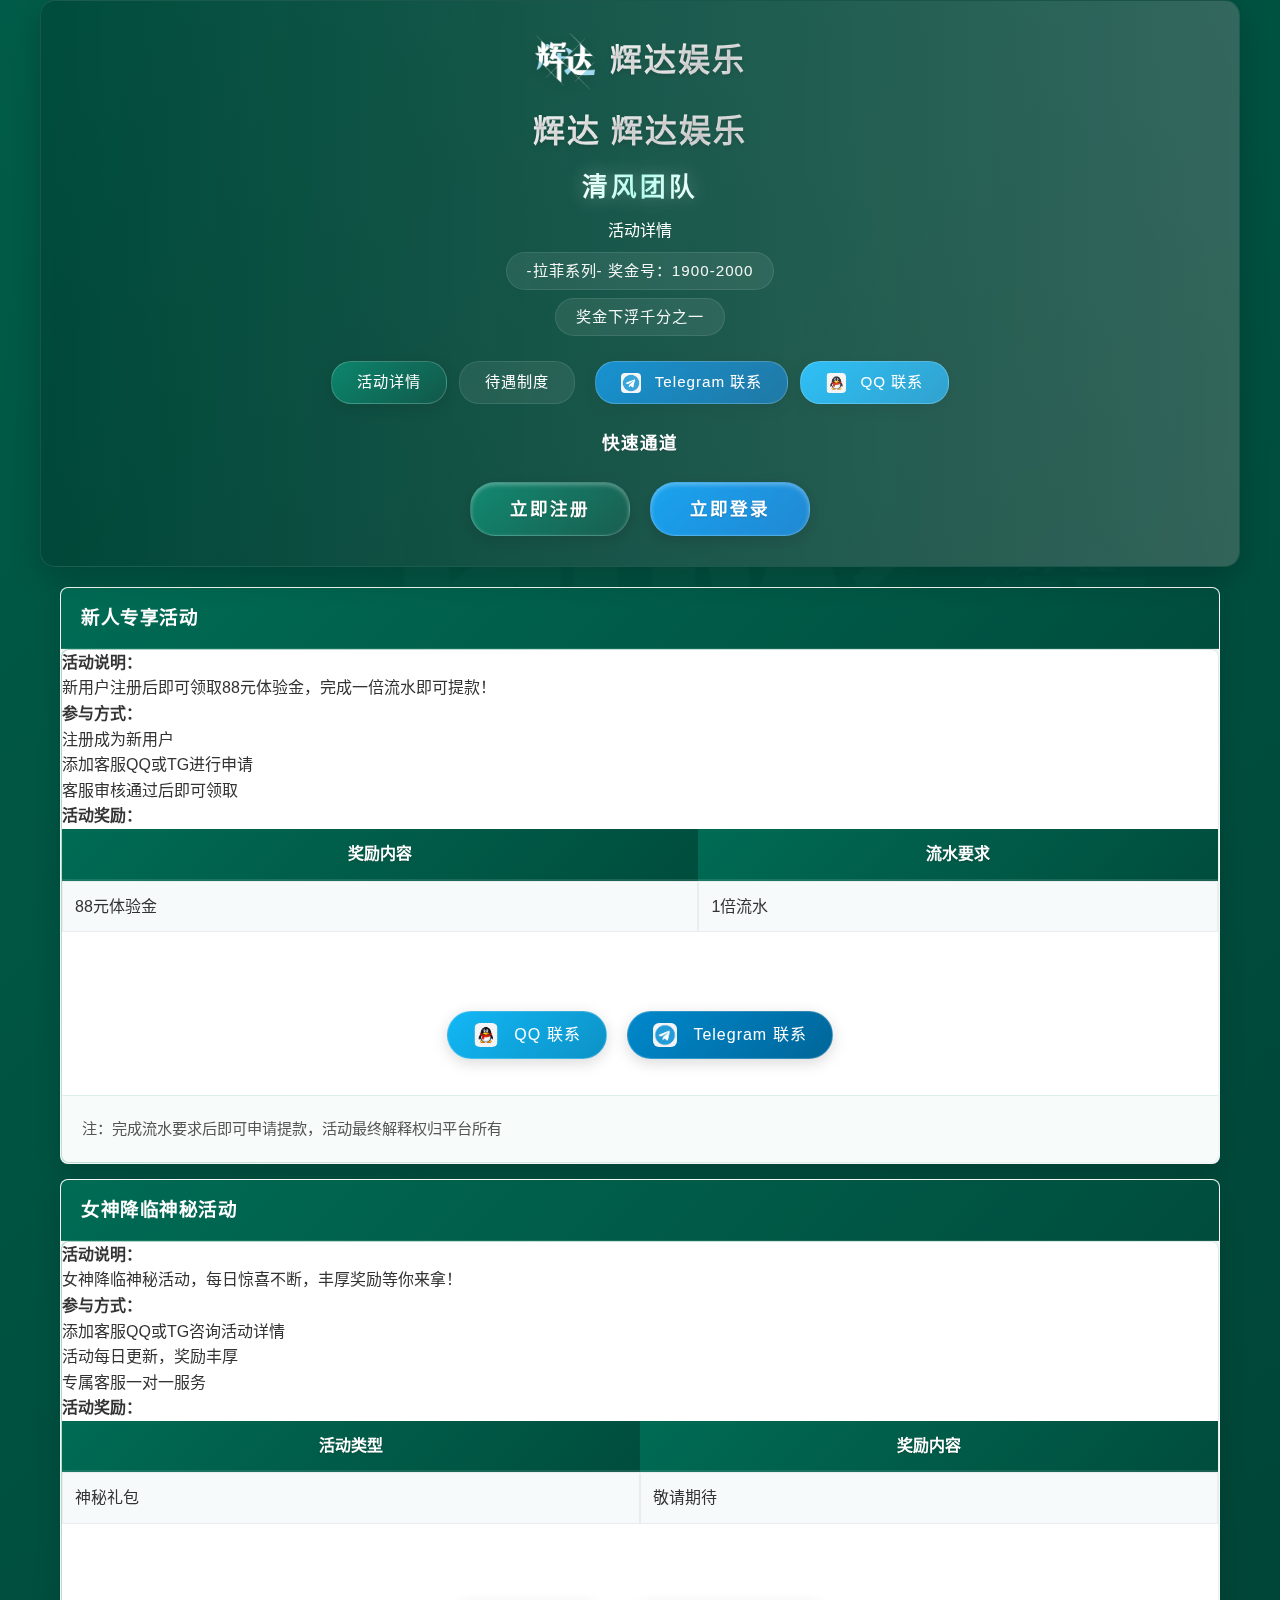
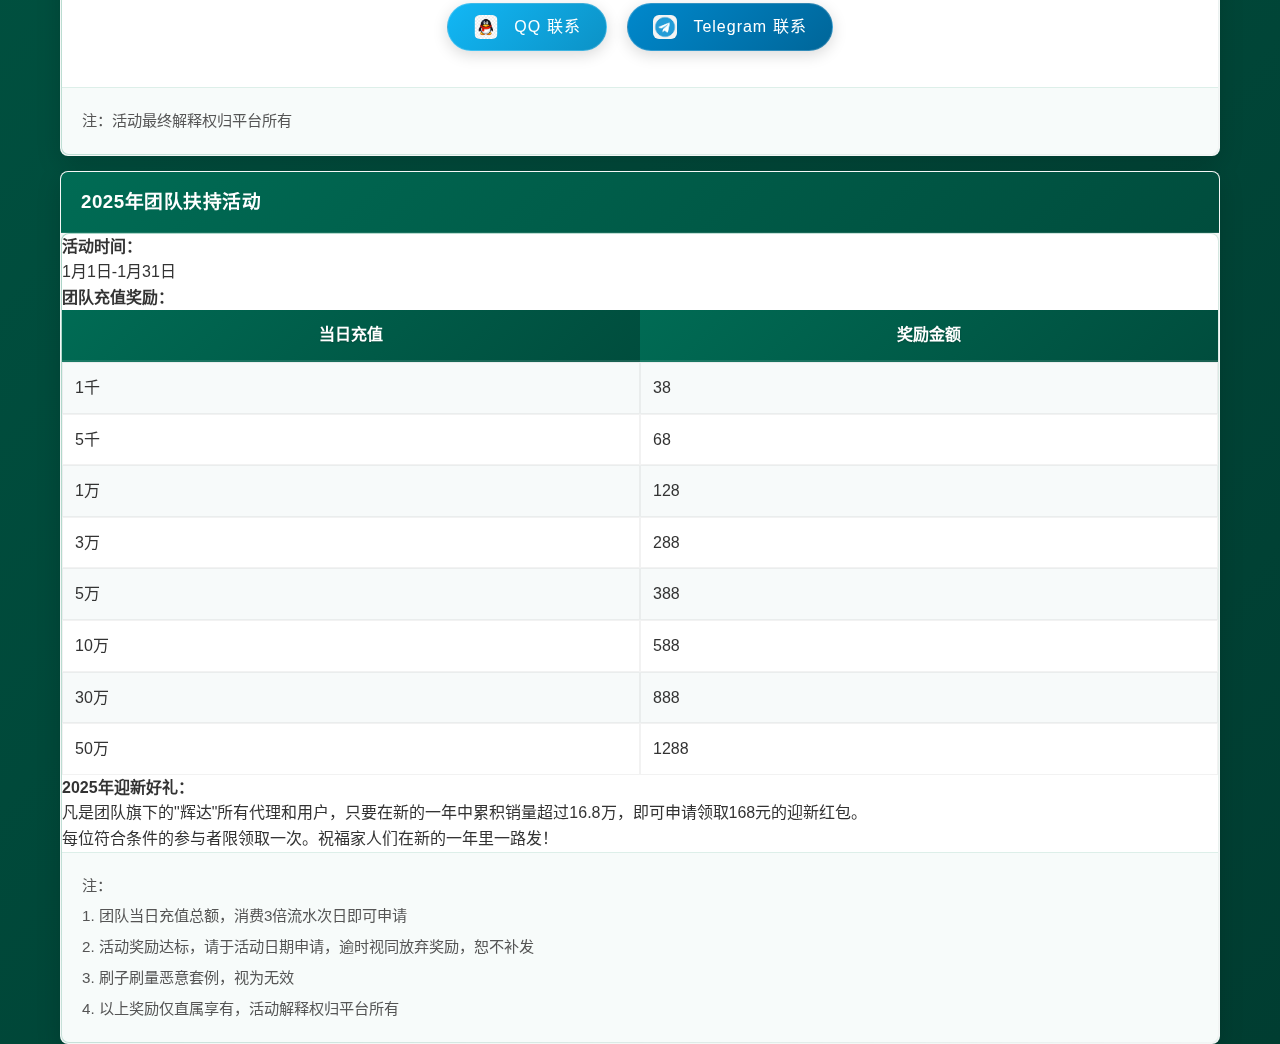
==== activity.html @ e63f7b35 "nitial website files" ====
<!DOCTYPE html>
<html lang="zh-CN">
<head>
    <meta charset="UTF-8">
    <meta name="viewport" content="width=device-width, initial-scale=1.0">
    <title>清风团队X辉达 - 活动详情</title>
    <link rel="stylesheet" href="styles.css">
</head>
<body>
    <!-- 添加多个浮水印 -->
    <div class="watermark"></div>
    <div class="watermark"></div>
    <div class="watermark"></div>
    
    <div class="container">
        <!-- 头部标题 -->
        <header class="header">
            <div class="logo-container">
                <div class="logo"></div>
                <div class="logo-text">辉达娱乐</div>
            </div>
            <!-- 标题信息 -->
            <div class="title-group">
                <div class="logo-text">辉达 辉达娱乐</div>
                <div class="team-name">清风团队</div>
                <div class="title">活动详情</div>
                <div class="subtitle">-拉菲系列- 奖金号：1900-2000</div>
                <div class="bonus-note">奖金下浮千分之一</div>
            </div>
            <!-- 导航和联系方式按钮组 -->
            <div class="nav-contact-container">
                <div class="nav-buttons">
                    <a href="activity.html" class="nav-btn active">活动详情</a>
                    <a href="index.html" class="nav-btn">待遇制度</a>
                </div>
                <div class="contact-info">
                    <a href="https://t.me/Q668899ss" target="_blank" class="contact-item telegram">
                        <div class="icon"></div>
                        <span>Telegram 联系</span>
                    </a>
                    <a href="tencent://message/?uin=2022054526&Site=&Menu=yes" class="contact-item qq">
                        <div class="icon"></div>
                        <span>QQ 联系</span>
                    </a>
                </div>
            </div>
            <!-- 快速通道 -->
            <div class="links-container">
                <div class="links-section">
                    <h4>快速通道</h4>
                    <div class="links-grid">
                        <a href="http://888.hdna57.com/reg/95UUEA" target="_blank" class="link-btn register">
                            立即注册
                        </a>
                        <a href="https://888.hdna57.com" target="_blank" class="link-btn login">
                            立即登录
                        </a>
                    </div>
                </div>
            </div>
        </header>

        <!-- 主要内容区域 -->
        <div class="content-grid">
            <!-- 新人专享活动 -->
            <div class="activity-cards-group">
                <div class="card activity-card">
                    <h3>新人专享活动</h3>
                    <div class="activity-content">
                        <div class="activity-description">
                            <h4>活动说明：</h4>
                            <p>新用户注册后即可领取88元体验金，完成一倍流水即可提款！</p>
                        </div>
                        <div class="activity-rules">
                            <h4>参与方式：</h4>
                            <ol>
                                <li>注册成为新用户</li>
                                <li>添加客服QQ或TG进行申请</li>
                                <li>客服审核通过后即可领取</li>
                            </ol>
                        </div>
                        <div class="activity-rewards">
                            <h4>活动奖励：</h4>
                            <table class="green-table">
                                <tr>
                                    <th>奖励内容</th>
                                    <th>流水要求</th>
                                </tr>
                                <tr>
                                    <td>88元体验金</td>
                                    <td>1倍流水</td>
                                </tr>
                            </table>
                        </div>
                        <div class="contact-info-box">
                            <h4>联系方式：</h4>
                            <div class="contact-buttons">
                                <a href="tencent://message/?uin=2022054526&Site=&Menu=yes" class="contact-btn qq">
                                    <div class="icon"></div>
                                    <span>QQ 联系</span>
                                </a>
                                <a href="https://t.me/Q668899ss" target="_blank" class="contact-btn telegram">
                                    <div class="icon"></div>
                                    <span>Telegram 联系</span>
                                </a>
                            </div>
                        </div>
                        <div class="note">
                            <p>注：完成流水要求后即可申请提款，活动最终解释权归平台所有</p>
                        </div>
                    </div>
                </div>
            </div>

            <!-- 其他活动卡片 -->
            <div class="activity-cards-group">
                <div class="card activity-card">
                    <h3>女神降临神秘活动</h3>
                    <div class="activity-content">
                        <div class="activity-description">
                            <h4>活动说明：</h4>
                            <p>女神降临神秘活动，每日惊喜不断，丰厚奖励等你来拿！</p>
                        </div>
                        <div class="activity-rules">
                            <h4>参与方式：</h4>
                            <ol>
                                <li>添加客服QQ或TG咨询活动详情</li>
                                <li>活动每日更新，奖励丰厚</li>
                                <li>专属客服一对一服务</li>
                            </ol>
                        </div>
                        <div class="activity-rewards">
                            <h4>活动奖励：</h4>
                            <table class="green-table">
                                <tr>
                                    <th>活动类型</th>
                                    <th>奖励内容</th>
                                </tr>
                                <tr>
                                    <td>神秘礼包</td>
                                    <td>敬请期待</td>
                                </tr>
                            </table>
                        </div>
                        <div class="contact-info-box">
                            <h4>联系方式：</h4>
                            <div class="contact-buttons">
                                <a href="tencent://message/?uin=2022054526&Site=&Menu=yes" class="contact-btn qq">
                                    <div class="icon"></div>
                                    <span>QQ 联系</span>
                                </a>
                                <a href="https://t.me/Q668899ss" target="_blank" class="contact-btn telegram">
                                    <div class="icon"></div>
                                    <span>Telegram 联系</span>
                                </a>
                            </div>
                        </div>
                        <div class="note">
                            <p>注：活动最终解释权归平台所有</p>
                        </div>
                    </div>
                </div>
            </div>

            <!-- 新年活动卡片 -->
            <div class="activity-cards-group">
                <div class="card activity-card">
                    <h3>2025年团队扶持活动</h3>
                    <div class="activity-content">
                        <div class="activity-description">
                            <h4>活动时间：</h4>
                            <p>1月1日-1月31日</p>
                        </div>
                        <div class="activity-rewards">
                            <h4>团队充值奖励：</h4>
                            <table class="green-table">
                                <tr>
                                    <th>当日充值</th>
                                    <th>奖励金额</th>
                                </tr>
                                <tr>
                                    <td>1千</td>
                                    <td>38</td>
                                </tr>
                                <tr>
                                    <td>5千</td>
                                    <td>68</td>
                                </tr>
                                <tr>
                                    <td>1万</td>
                                    <td>128</td>
                                </tr>
                                <tr>
                                    <td>3万</td>
                                    <td>288</td>
                                </tr>
                                <tr>
                                    <td>5万</td>
                                    <td>388</td>
                                </tr>
                                <tr>
                                    <td>10万</td>
                                    <td>588</td>
                                </tr>
                                <tr>
                                    <td>30万</td>
                                    <td>888</td>
                                </tr>
                                <tr>
                                    <td>50万</td>
                                    <td>1288</td>
                                </tr>
                            </table>
                        </div>
                        <div class="activity-special">
                            <h4>2025年迎新好礼：</h4>
                            <div class="special-reward">
                                凡是团队旗下的"辉达"所有代理和用户，只要在新的一年中累积销量超过16.8万，即可申请领取168元的迎新红包。
                            </div>
                            <p class="reward-note">每位符合条件的参与者限领取一次。祝福家人们在新的一年里一路发！</p>
                        </div>
                        <div class="note">
                            <p>注：</p>
                            <p>1. 团队当日充值总额，消费3倍流水次日即可申请</p>
                            <p>2. 活动奖励达标，请于活动日期申请，逾时视同放弃奖励，恕不补发</p>
                            <p>3. 刷子刷量恶意套例，视为无效</p>
                            <p>4. 以上奖励仅直属享有，活动解释权归平台所有</p>
                        </div>
                    </div>
                </div>
            </div>
        </div>
    </div>
</body>
</html>
---- styles.css ----
:root {
    --primary-color: #006B54;
    --primary-dark: #004d3d;
    --primary-light: #008066;
    --accent-color: #FFB800;
    --gradient-start: #005c48;
    --gradient-end: #003d31;
    --text-light: #FFFFFF;
    --text-dark: #333333;
    --border-radius: 8px;
    --glass-bg: rgba(255,255,255,0.08);
    --glass-border: rgba(255,255,255,0.1);
    --header-height: 60px;
}

* {
    margin: 0;
    padding: 0;
    box-sizing: border-box;
    -webkit-font-smoothing: antialiased;
    -moz-osx-font-smoothing: grayscale;
}

body {
    font-family: "PingFang SC", "Microsoft YaHei", -apple-system, sans-serif;
    background: linear-gradient(135deg, var(--gradient-start) 0%, var(--gradient-end) 100%);
    color: var(--text-dark);
    line-height: 1.6;
    min-height: 100vh;
}

body::before {
    content: '';
    position: fixed;
    top: 0;
    left: 0;
    width: 100%;
    height: 100%;
    background: url('path/to/subtle-pattern.png') repeat;
    opacity: 0.03;
    pointer-events: none;
}

.container {
    max-width: 1400px;
    margin: 0 auto;
}

/* 头部样式优化 */
.header {
    text-align: center;
    color: white;
    margin: 0 auto 20px;
    padding: 30px;
    background: linear-gradient(135deg, 
        rgba(0,77,61,0.95) 0%, 
        rgba(0,61,49,0.95) 100%
    );
    border-radius: 15px;
    backdrop-filter: blur(10px);
    border: 1px solid rgba(255,255,255,0.1);
    width: calc(100% - 40px);
    max-width: 1200px;
    position: relative;
    overflow: hidden;
    box-shadow: 0 10px 30px rgba(0,0,0,0.2);
}

/* Logo容器样式 */
.logo-container {
    display: flex;
    align-items: center;
    justify-content: center;
    gap: 15px;
    margin-bottom: 15px;
}

/* Logo图片样式 */
.logo {
    width: 80px;
    height: 80px;
    background-image: url('images/辉达logo.png');
    background-size: contain;
    background-repeat: no-repeat;
    background-position: center;
    filter: drop-shadow(0 4px 6px rgba(0,0,0,0.2));
}

/* Logo文字样式 */
.logo-text {
    font-size: 2em;
    font-weight: 600;
    background: linear-gradient(to right, #ffffff, #e0e0e0);
    -webkit-background-clip: text;
    background-clip: text;
    -webkit-text-fill-color: transparent;
    text-shadow: 0 2px 4px rgba(0,0,0,0.2);
    letter-spacing: 2px;
}

/* 标题组样式优化 */
.title-group {
    display: flex;
    flex-direction: column;
    align-items: center;
    gap: 10px;
    margin: 15px 0 25px;
}

.logo-text {
    font-size: 2em;
    font-weight: 600;
    color: #fff;
    letter-spacing: 2px;
    text-shadow: 0 2px 4px rgba(0,0,0,0.2);
}

/* 导航按钮组样式 */
.nav-group {
    display: none;
}

.nav-btn {
    padding: 8px 25px;
    border-radius: 20px;
    background: rgba(255,255,255,0.08);
    border: 1px solid rgba(255,255,255,0.1);
    color: #fff;
    text-decoration: none;
    font-size: 0.95em;
    letter-spacing: 1px;
    transition: all 0.3s ease;
    backdrop-filter: blur(10px);
    display: flex;
    align-items: center;
    gap: 8px;
}

.nav-btn.active {
    background: linear-gradient(135deg, var(--primary-light), var(--primary-dark));
    border: 1px solid rgba(255,255,255,0.2);
    box-shadow: 0 4px 15px rgba(0,0,0,0.15);
}

.nav-btn:hover {
    background: rgba(255,255,255,0.15);
    transform: translateY(-1px);
}

/* 响应式调整 */
@media (max-width: 768px) {
    .nav-group {
        flex-direction: column;
        width: 100%;
        padding: 0 10px;
    }
    
    .nav-btn {
        width: 100%;
        justify-content: center;
        padding: 10px 20px;
    }
}

/* 标题信息样式 */
.subtitle, .bonus-note {
    font-size: 0.95em;
    color: rgba(255,255,255,0.95);
    padding: 6px 20px;
    background: rgba(255,255,255,0.08);
    border-radius: 20px;
    backdrop-filter: blur(10px);
    border: 1px solid rgba(255,255,255,0.1);
    letter-spacing: 1px;
    display: inline-block;
}

/* 添加光效果 */
.header::after {
    content: '';
    position: absolute;
    top: 0;
    left: 0;
    width: 200%;
    height: 100%;
    background: linear-gradient(90deg, 
        transparent,
        rgba(255,255,255,0.2),
        transparent
    );
    animation: shine 3s infinite linear;
}

@keyframes shine {
    0% { transform: translateX(-100%); }
    100% { transform: translateX(100%); }
}

/* 响应式调整 */
@media (max-width: 768px) {
    .header {
        padding: 20px;
        margin: 10px;
    }
    
    .logo {
        width: 60px;
        height: 60px;
    }
    
    .logo-text {
        font-size: 2em;
    }
    
    .team-name {
        font-size: 1.6em;
    }
    
    .title {
        font-size: 1.8em;
    }
    
    .subtitle {
        font-size: 1.1em;
    }
}

/* 内容区域整体布局 */
.content-grid {
    display: flex;
    flex-direction: column;
    max-width: 1200px;
    margin: 0 auto;
    padding: 0 20px;
    gap: 15px;
}

/* 所有卡片的基础样式 */
.card {
    background: rgba(255,255,255,0.95);
    border-radius: var(--border-radius);
    box-shadow: 0 8px 25px rgba(0,0,0,0.15);
    border: 1px solid rgba(255,255,255,0.2);
    overflow: hidden;
    transition: all 0.3s ease;
    animation: fadeIn 0.6s ease-out forwards;
}

.card:hover {
    box-shadow: var(--hover-shadow);
    transform: translateY(-2px);
}

/* 卡片标题统一样式 */
.card h3 {
    background: linear-gradient(135deg, var(--primary-color), var(--primary-dark));
    padding: 15px 20px;
    color: var(--text-light);
    font-weight: 600;
    letter-spacing: 0.5px;
    text-shadow: var(--text-shadow);
    border-bottom: 1px solid rgba(255,255,255,0.1);
}

/* 表格统一样式 */
.green-table {
    border-collapse: separate;
    border-spacing: 0;
    width: 100%;
}

.green-table th {
    background: linear-gradient(135deg, var(--primary-color), var(--primary-dark));
    color: white;
    padding: 12px;
    font-weight: 600;
    text-shadow: 0 1px 2px rgba(0,0,0,0.2);
    border-bottom: 2px solid rgba(255,255,255,0.1);
}

.green-table td {
    padding: 12px;
    border: 1px solid rgba(0,0,0,0.05);
    transition: all 0.2s ease;
}

.green-table tr:hover td {
    background: rgba(0,135,90,0.03);
}

.green-table tr:nth-child(even) {
    background: rgba(0,107,84,0.03);
}

/* 注释区域统一样式 */
.note {
    background: rgba(0,135,90,0.03);
    border-top: 1px solid rgba(0,135,90,0.1);
    padding: 15px 20px;
    font-size: 0.95em;
    line-height: 1.7;
    color: #555;
}

.note p {
    margin: 5px 0;
}

/* 卡片组统一样式 */
.wage-cards-group,
.bonus-cards-group,
.level-cards-group,
.dividend-cards-group {
    display: flex;
    gap: 15px;
    width: 100%;
}

/* 响应式调整 */
@media (max-width: 1200px) {
    .content-grid {
        padding: 0 15px;
    }
    
    .wage-cards-group,
    .bonus-cards-group,
    .level-cards-group,
    .dividend-cards-group {
        flex-direction: column;
    }
}

/* 响应式调整 */
@media (max-width: 768px) {
    .content-grid {
        padding: 0 10px;
    }
    
    .wage-cards-group,
    .bonus-cards-group,
    .level-cards-group,
    .dividend-cards-group {
        flex-direction: column;
        gap: 15px;
    }
    
    .card {
        width: 100% !important;
    }
}

/* 滚动条美化 */
::-webkit-scrollbar {
    width: 12px;
}

::-webkit-scrollbar-track {
    background: rgba(255,255,255,0.1);
    border-radius: 6px;
}

::-webkit-scrollbar-thumb {
    background: linear-gradient(135deg, var(--primary-color), var(--primary-dark));
    border-radius: 6px;
    border: 3px solid rgba(255,255,255,0.1);
}

/* 动画效果优化 */
@keyframes fadeIn {
    from { opacity: 0; transform: translateY(20px); }
    to { opacity: 1; transform: translateY(0); }
}

.card {
    animation: fadeIn 0.6s ease-out forwards;
}

/* 添加卡片内容渐变边框效果 */
.bonus-type, .activity-content, .contact-info-box {
    position: relative;
    border-radius: var(--border-radius);
    background: linear-gradient(white, white) padding-box,
                linear-gradient(135deg, rgba(0,135,90,0.3), transparent) border-box;
    border: 1px solid transparent;
}

/* 紧凑型表格样式 */
.green-table.compact {
    max-width: 300px;
    margin: 0 auto;
}

/* 紧凑型卡片样式 */
.card.medium.compact {
    grid-column: span 4;
    height: fit-content;
    display: flex;
    flex-direction: column;
}

.card.medium.compact .table-wrapper {
    padding: 0;
    margin: 0;
}

.card.medium.compact .green-table {
    margin: 0;
    width: 100%;
}

.card.medium.compact .green-table td,
.card.medium.compact .green-table th {
    padding: 8px;
}

.card.medium.compact .note {
    padding: 10px;
    margin: 0;
    background: rgba(230,243,240,0.3);
}

.card.medium.compact .note p {
    margin-bottom: 5px;
    line-height: 1.4;
}

.card.medium.compact .note p:last-child {
    margin-bottom: 0;
}

.card.medium.compact > *:not(h3) {
    padding: 10px;
}

.card.medium.compact > *:last-child {
    padding-bottom: 10px;
}

/* 添加工资卡片组样式 */
.wage-cards-group {
    display: flex;
    gap: 10px;
    grid-column: span 12;
    width: 100%;
    margin-bottom: 20px;
}

/* 工资卡片样式优化 */
.wage-cards-group .card.small {
    flex: 1;
    margin: 0;
    padding: 0;
    min-width: 0; /* 允许卡片缩小 */
    width: calc((100% - 20px) / 3); /* 平均分配宽度，减去间隙 */
    background: rgba(255,255,255,0.98);
    border-radius: 8px;
    box-shadow: 0 4px 15px rgba(0,0,0,0.1);
}

/* 工资表格样式优化 */
.wage-cards-group .green-table {
    margin: 0;
    width: 100%;
    border-spacing: 0;
    table-layout: fixed; /* 确保列宽一致 */
}

.wage-cards-group .green-table th,
.wage-cards-group .green-table td {
    padding: 8px;
    font-size: 0.9em;
    width: 50%; /* 两列平均分配宽度 */
}

/* 响应式调整 */
@media (max-width: 768px) {
    .wage-cards-group {
        flex-direction: column;
    }
    
    .wage-cards-group .card.small {
        width: 100%;
    }
}

/* 添加分红和权重表卡片组样式 */
.bonus-cards-group {
    display: flex;
    flex-wrap: wrap;
    gap: 10px;
    grid-column: span 12;
    width: 100%;
    margin-bottom: 20px;
}

/* 调整分红和排名奖励卡片样式 */
.bonus-cards-group .card.medium {
    flex: 1;
    min-width: 0;
    margin: 0;
    height: 100%;
    background: rgba(255,255,255,0.98);
    border-radius: 8px;
    box-shadow: 0 4px 15px rgba(0,0,0,0.1);
}

/* 调整表格样式 */
.bonus-cards-group .green-table {
    font-size: 0.9em;
    width: 100%;
}

.bonus-cards-group .green-table td,
.bonus-cards-group .green-table th {
    padding: 10px;
}

/* 调整表格容器样式 */
.bonus-cards-group .table-wrapper {
    width: 100%;
}

/* 响应式调整 */
@media (max-width: 1200px) {
    .bonus-cards-group {
        flex-direction: column;
    }
    
    .bonus-cards-group .card.medium {
        width: 100%;
    }
}

/* 添加浮水印效果 */
body::after {
    content: '';
    position: fixed;
    top: 50%;
    left: 50%;
    transform: translate(-50%, -50%);
    width: 800px;
    height: 800px;
    background-image: url('images/清风团队LOGO.png');
    background-size: contain;
    background-repeat: no-repeat;
    background-position: center;
    opacity: 0.02;
    pointer-events: none;
    z-index: -1;
    filter: brightness(120%) grayscale(100%);
    animation: rotateSlow 180s linear infinite;
}

/* 添加多个小浮水印 */
.watermark {
    position: fixed;
    width: 400px;
    height: 400px;
    background-image: url('images/清风团队LOGO.png');
    background-size: contain;
    background-repeat: no-repeat;
    background-position: center;
    opacity: 0.015;
    pointer-events: none;
    z-index: -1;
    filter: brightness(120%) grayscale(100%);
}

.watermark:nth-child(1) {
    top: 15%;
    left: 5%;
    width: 250px;
    height: 250px;
    animation: rotateSlow 150s linear infinite;
}

.watermark:nth-child(2) {
    bottom: 10%;
    right: 5%;
    width: 300px;
    height: 300px;
    animation: rotateSlow 130s linear infinite reverse;
}

.watermark:nth-child(3) {
    top: 35%;
    right: 15%;
    width: 200px;
    height: 200px;
    animation: rotateSlow 160s linear infinite;
}

/* 添加旋转动画 */
@keyframes rotateSlow {
    from {
        transform: rotate(0deg);
    }
    to {
        transform: rotate(360deg);
    }
}

/* 添加Logo容器样式 */
.logo-container {
    display: flex;
    align-items: center;
    gap: 15px;
    margin-bottom: 5px;
}

/* Logo图片样式 */
.logo {
    width: 60px;
    height: 60px;
    background-image: url('images/辉达logo.png');
    background-size: contain;
    background-repeat: no-repeat;
    background-position: center;
    margin: 0;
    filter: drop-shadow(0 4px 6px rgba(0,0,0,0.2));
}

/* Logo文字样式 */
.logo-text {
    font-size: 2em;
    font-weight: 600;
    background: linear-gradient(to right, #ffffff, #e0e0e0);
    -webkit-background-clip: text;
    background-clip: text;
    -webkit-text-fill-color: transparent;
    text-shadow: 0 2px 4px rgba(0,0,0,0.2);
    letter-spacing: 2px;
}

/* 标题组样式优化 */
.title-group {
    display: flex;
    flex-direction: column;
    align-items: center;
    gap: 8px;
    position: relative;
}

.team-name {
    font-size: 1.6em;
    font-weight: 600;
    background: linear-gradient(to right, #ffffff, #a3ffeb, #ffffff);
    -webkit-background-clip: text;
    background-clip: text;
    -webkit-text-fill-color: transparent;
    margin: 2px 0;
    letter-spacing: 3px;
    text-shadow: 0 0 20px rgba(255,255,255,0.3);
    position: relative;
    padding: 0 10px;
}

/* 响应式调整 */
@media (max-width: 768px) {
    .logo-container {
        gap: 10px;
    }
    
    .logo {
        width: 45px;
        height: 45px;
    }
    
    .logo-text {
        font-size: 1.6em;
    }
    
    .team-name {
        font-size: 1.4em;
    }
}

/* 添加权重等级卡片组样式 */
.level-cards-group {
    display: flex;
    gap: 10px;
    grid-column: span 12;
    width: 100%;
    margin-bottom: 20px;
}

/* 调整权重等级卡片样式 */
.level-cards-group .card.medium {
    display: flex;
    flex-direction: column;
    flex: 1;
    min-width: 0;
    margin: 0;
    height: fit-content;
    background: rgba(255,255,255,0.98);
    border-radius: 8px;
    box-shadow: 0 4px 15px rgba(0,0,0,0.1);
}

/* 调整表格容器样式 */
.level-cards-group .table-wrapper {
    flex: 1;
    display: flex;
    flex-direction: column;
}

/* 调整表格样式 */
.level-cards-group .green-table {
    font-size: 0.9em;
    width: 100%;
    margin: 0;
    border-spacing: 0;
}

/* 调整注释样式 */
.level-cards-group .note {
    margin: 0;
    padding: 10px;
    background: rgba(230,243,240,0.3);
    border-top: 1px solid rgba(0,0,0,0.05);
}

.level-cards-group .note:last-child {
    margin-bottom: 0;
    border-bottom: none;
}

/* 响应式调整 */
@media (max-width: 1200px) {
    .level-cards-group {
        flex-direction: column;
    }
    
    .level-cards-group .card.medium {
        width: 100%;
    }
}

/* 添加卡片堆叠容器样式 */
.card-stack {
    flex: 1;
    display: flex;
    flex-direction: column;
    gap: 10px;
    width: 100%;
}

/* 调整绩效工资卡片样式 */
.card-stack .card.medium {
    margin: 0;
    flex: none;
    width: 100%;
}

/* 调整代理服务费卡片样式 */
.card-stack .card.small.service-fee {
    margin: 0;
    flex: none;
    width: 100%;
    max-width: none;
}

/* 响应式调整 */
@media (max-width: 1200px) {
    .level-cards-group {
        flex-direction: column;
    }
    
    .card-stack {
        gap: 15px;
    }
}

/* 添加分红卡片组样式 */
.dividend-cards-group {
    display: flex;
    gap: 10px;
    grid-column: span 12;
    width: 100%;
    margin-bottom: 20px;
}

/* 调整分红卡片样式 */
.dividend-cards-group .card {
    flex: 1;
    min-width: 0;
    margin: 0;
    height: 100%;
    background: rgba(255,255,255,0.98);
    border-radius: 8px;
    box-shadow: 0 4px 15px rgba(0,0,0,0.1);
}

/* 调整表格样式 */
.dividend-cards-group .green-table {
    font-size: 0.9em;
    width: 100%;
    margin: 0;
}

.dividend-cards-group .note {
    margin: 0;
    padding: 15px;
}

/* 响应式调整 */
@media (max-width: 1200px) {
    .dividend-cards-group {
        flex-direction: column;
        gap: 15px;
    }
    
    .dividend-cards-group .card {
        width: 100%;
    }
}

/* 导航和联系方式按钮组容器 */
.nav-contact-container {
    display: flex;
    justify-content: center;
    align-items: center;
    gap: 20px;
    margin: 25px 0;
    flex-wrap: wrap;
}

/* 导航按钮组样式 */
.nav-buttons {
    display: flex;
    gap: 12px;
}

/* 联系方式按钮组样式 */
.contact-info {
    display: flex;
    gap: 12px;
    justify-content: center;
}

/* 导航按钮基础样式 */
.nav-btn, .contact-item {
    padding: 8px 25px;
    border-radius: 20px;
    font-size: 0.95em;
    color: #fff;
    text-decoration: none;
    letter-spacing: 1px;
    transition: all 0.3s ease;
    background: var(--glass-bg);
    border: 1px solid var(--glass-border);
    backdrop-filter: blur(10px);
    display: flex;
    align-items: center;
    gap: 8px;
}

/* 导航按钮激活状态 */
.nav-btn.active {
    background: linear-gradient(135deg, var(--primary-light), var(--primary-dark));
    border: 1px solid rgba(255,255,255,0.2);
    box-shadow: 0 4px 15px rgba(0,0,0,0.15);
}

/* 联系方式按钮样式 */
.contact-item {
    padding: 8px 25px;
    border-radius: 20px;
    color: #fff;
    text-decoration: none;
    font-size: 0.95em;
    letter-spacing: 1px;
    transition: all 0.3s ease;
    display: flex;
    align-items: center;
    gap: 8px;
    min-width: 140px;
    justify-content: center;
    backdrop-filter: blur(5px);
    box-shadow: 0 4px 15px rgba(0,0,0,0.15);
}

.contact-item.telegram {
    background: linear-gradient(135deg, #0088cc, #006699);
    border: 1px solid rgba(255,255,255,0.2);
}

.contact-item.qq {
    background: linear-gradient(135deg, #12B7F5, #0C92C6);
    border: 1px solid rgba(255,255,255,0.2);
}

.contact-item .icon {
    width: 20px;
    height: 20px;
    display: flex;
    align-items: center;
    justify-content: center;
    background-size: contain;
    background-repeat: no-repeat;
    background-position: center;
    margin-right: 6px;
    border-radius: 4px;
    background-color: rgba(255,255,255,0.15);
    padding: 3px;
}

/* 联系方式按钮悬停和点击效果 */
.contact-item:hover {
    transform: translateY(-2px);
    box-shadow: 0 6px 20px rgba(0,0,0,0.2);
    filter: brightness(1.1);
}

.contact-item:active {
    transform: translateY(1px);
    box-shadow: 0 2px 8px rgba(0,0,0,0.1);
    filter: brightness(0.95);
}

/* 响应式调整 */
@media (max-width: 768px) {
    .contact-info {
        flex-direction: column;
        width: 100%;
    }
    
    .contact-item {
        width: 100%;
        padding: 10px 20px;
    }
    
    .contact-item .icon {
        width: 18px;
        height: 18px;
    }
}

/* 快速通道按钮样式 */
.link-btn {
    padding: 10px 30px;
    border-radius: 25px;
    font-size: 1em;
    font-weight: 500;
    letter-spacing: 1px;
    transition: all 0.3s ease;
    min-width: 140px;
}

.link-btn.register {
    background: linear-gradient(135deg, var(--primary-light), var(--primary-dark));
}

.link-btn.login {
    background: linear-gradient(135deg, #0088cc, #006699);
}

/* 响应式调整 */
@media (max-width: 768px) {
    .title-group {
        gap: 8px;
        margin: 15px 0;
    }
    
    .team-name {
        font-size: 1.6em;
    }
    
    .title {
        font-size: 1.4em;
    }
    
    .nav-contact-container {
        flex-direction: column;
        gap: 15px;
    }
    
    .nav-buttons, .contact-info {
        width: 100%;
        justify-content: center;
    }
    
    .nav-btn, .contact-item {
        padding: 8px 20px;
        font-size: 0.9em;
    }
}

/* 快速通道区域样式优化 */
.links-container {
    margin-top: 25px;
    padding: 0 20px;
}

.links-section {
    text-align: center;
}

.links-section h4 {
    color: #fff;
    font-size: 1.1em;
    margin-bottom: 15px;
    letter-spacing: 1px;
    text-shadow: 0 1px 2px rgba(0,0,0,0.2);
    position: relative;
    display: inline-block;
}

.links-grid {
    display: flex;
    justify-content: center;
    gap: 20px;
    margin-top: 10px;
}

/* 快速通道按钮样式优化 */
.link-btn {
    padding: 12px 35px;
    border-radius: 25px;
    font-size: 1.1em;
    font-weight: 600;
    letter-spacing: 2px;
    transition: all 0.3s ease;
    min-width: 160px;
    text-align: center;
    text-decoration: none;
    color: #fff;
    text-shadow: 0 1px 2px rgba(0,0,0,0.2);
    position: relative;
    overflow: hidden;
    box-shadow: 0 4px 15px rgba(0,0,0,0.2),
                inset 0 2px 4px rgba(255,255,255,0.3);
}

.link-btn.register {
    background: linear-gradient(135deg, var(--primary-light), var(--primary-dark));
    border: 1px solid rgba(255,255,255,0.2);
}

.link-btn.login {
    background: linear-gradient(135deg, #0099ee, #0077cc);
    border: 1px solid rgba(255,255,255,0.2);
}

/* 按钮悬停效果 */
.link-btn:hover {
    transform: translateY(-2px);
    box-shadow: 0 6px 20px rgba(0,0,0,0.25),
                inset 0 2px 4px rgba(255,255,255,0.4);
    filter: brightness(1.1);
}

/* 按钮点击效果 */
.link-btn:active {
    transform: translateY(1px);
    box-shadow: 0 2px 10px rgba(0,0,0,0.15),
                inset 0 1px 2px rgba(255,255,255,0.2);
    filter: brightness(0.95);
}

/* 响应式调整 */
@media (max-width: 768px) {
    .links-container {
        margin-top: 20px;
        padding: 0 15px;
    }
    
    .links-grid {
        flex-direction: column;
        gap: 15px;
    }
    
    .link-btn {
        width: 100%;
        padding: 10px 25px;
        font-size: 1em;
    }
}

/* 活动详情页联系按钮样式优化 */
.contact-info-box {
    margin: 20px 0;
    padding: 15px;
    background: rgba(255,255,255,0.05);
    border-radius: 12px;
    border: 1px solid rgba(255,255,255,0.1);
}

.contact-info-box h4 {
    color: #fff;
    margin-bottom: 15px;
    font-size: 1.1em;
    letter-spacing: 1px;
    text-align: center;
}

.contact-buttons {
    display: flex;
    justify-content: center;
    gap: 20px;
    flex-wrap: wrap;
}

.contact-btn {
    padding: 12px 30px;
    border-radius: 25px;
    background: linear-gradient(135deg, rgba(255,255,255,0.1), rgba(255,255,255,0.05));
    border: 1px solid rgba(255,255,255,0.2);
    color: #fff;
    text-decoration: none;
    font-size: 1em;
    letter-spacing: 1px;
    transition: all 0.3s ease;
    display: flex;
    align-items: center;
    gap: 10px;
    min-width: 160px;
    justify-content: center;
    backdrop-filter: blur(5px);
    box-shadow: 0 2px 10px rgba(0,0,0,0.1);
}

.contact-btn.telegram {
    background: linear-gradient(135deg, #0088cc, #006699);
}

.contact-btn.qq {
    background: linear-gradient(135deg, #12B7F5, #0C92C6);
}

.contact-btn:hover {
    transform: translateY(-2px);
    box-shadow: 0 4px 15px rgba(0,0,0,0.2);
    filter: brightness(1.1);
}

.contact-btn:active {
    transform: translateY(1px);
    box-shadow: 0 2px 5px rgba(0,0,0,0.1);
    filter: brightness(0.95);
}

.contact-btn .icon {
    font-style: normal;
    font-weight: 600;
    font-size: 0.9em;
    padding: 4px 8px;
    background: rgba(255,255,255,0.2);
    border-radius: 6px;
}

/* 响应式调整 */
@media (max-width: 768px) {
    .contact-buttons {
        flex-direction: column;
        gap: 12px;
    }
    
    .contact-btn {
        width: 100%;
        padding: 10px 20px;
    }
}

/* 联系方式按钮图标样式优化 */
.contact-btn .icon {
    width: 24px;
    height: 24px;
    display: flex;
    align-items: center;
    justify-content: center;
    background-size: contain;
    background-repeat: no-repeat;
    background-position: center;
    margin-right: 8px;
}

.contact-btn.telegram .icon {
    background-image: url('images/TG.png');
}

.contact-btn.qq .icon {
    background-image: url('images/QQ.jpg');
}

/* 调整按钮内部布局 */
.contact-btn {
    padding: 10px 25px;
    border-radius: 25px;
    background: linear-gradient(135deg, rgba(255,255,255,0.15), rgba(255,255,255,0.08));
    border: 1px solid rgba(255,255,255,0.2);
    color: #fff;
    text-decoration: none;
    font-size: 1em;
    letter-spacing: 1px;
    transition: all 0.3s ease;
    display: flex;
    align-items: center;
    gap: 8px;
    min-width: 160px;
    justify-content: center;
    backdrop-filter: blur(5px);
    box-shadow: 0 4px 15px rgba(0,0,0,0.15);
}

.contact-btn.telegram {
    background: linear-gradient(135deg, #0088cc, #006699);
}

.contact-btn.qq {
    background: linear-gradient(135deg, #12B7F5, #0C92C6);
}

/* 按钮悬停效果增强 */
.contact-btn:hover {
    transform: translateY(-2px);
    box-shadow: 0 6px 20px rgba(0,0,0,0.2);
    filter: brightness(1.1);
}

.contact-btn:active {
    transform: translateY(1px);
    box-shadow: 0 2px 8px rgba(0,0,0,0.1);
    filter: brightness(0.95);
}

/* 响应式调整 */
@media (max-width: 768px) {
    .contact-btn {
        padding: 12px 20px;
    }
    
    .contact-btn .icon {
        width: 20px;
        height: 20px;
    }
}

/* 导航栏联系方式按钮图标样式 */
.contact-item .icon {
    width: 20px;
    height: 20px;
    display: flex;
    align-items: center;
    justify-content: center;
    background-size: contain;
    background-repeat: no-repeat;
    background-position: center;
    margin-right: 6px;
}

.contact-item.telegram .icon {
    background-image: url('images/TG.png');
}

.contact-item.qq .icon {
    background-image: url('images/QQ.jpg');
}

/* 优化导航栏联系方式按钮样式 */
.contact-item {
    padding: 8px 25px;
    border-radius: 20px;
    background: linear-gradient(135deg, rgba(255,255,255,0.15), rgba(255,255,255,0.08));
    border: 1px solid rgba(255,255,255,0.2);
    color: #fff;
    text-decoration: none;
    font-size: 0.95em;
    letter-spacing: 1px;
    transition: all 0.3s ease;
    display: flex;
    align-items: center;
    gap: 8px;
    backdrop-filter: blur(5px);
    box-shadow: 0 4px 15px rgba(0,0,0,0.1);
}

.contact-item.telegram {
    background: linear-gradient(135deg, #0088cc, #006699);
}

.contact-item.qq {
    background: linear-gradient(135deg, #12B7F5, #0C92C6);
}

/* 联系方式按钮悬停效果 */
.contact-item:hover {
    transform: translateY(-2px);
    box-shadow: 0 6px 20px rgba(0,0,0,0.2);
    filter: brightness(1.1);
}

.contact-item:active {
    transform: translateY(1px);
    box-shadow: 0 2px 8px rgba(0,0,0,0.1);
    filter: brightness(0.95);
}

.share-section {
    margin-top: 20px;
    padding: 20px;
    background: var(--glass-bg);
    border: 1px solid var(--glass-border);
    border-radius: var(--border-radius);
}

.share-buttons {
    display: flex;
    gap: 10px;
    margin-top: 10px;
}

.share-btn {
    padding: 8px 15px;
    border: none;
    border-radius: var(--border-radius);
    background: var(--primary-color);
    color: var(--text-light);
    cursor: pointer;
    transition: background 0.3s;
}

.share-btn:hover {
    background: var(--primary-dark);
}
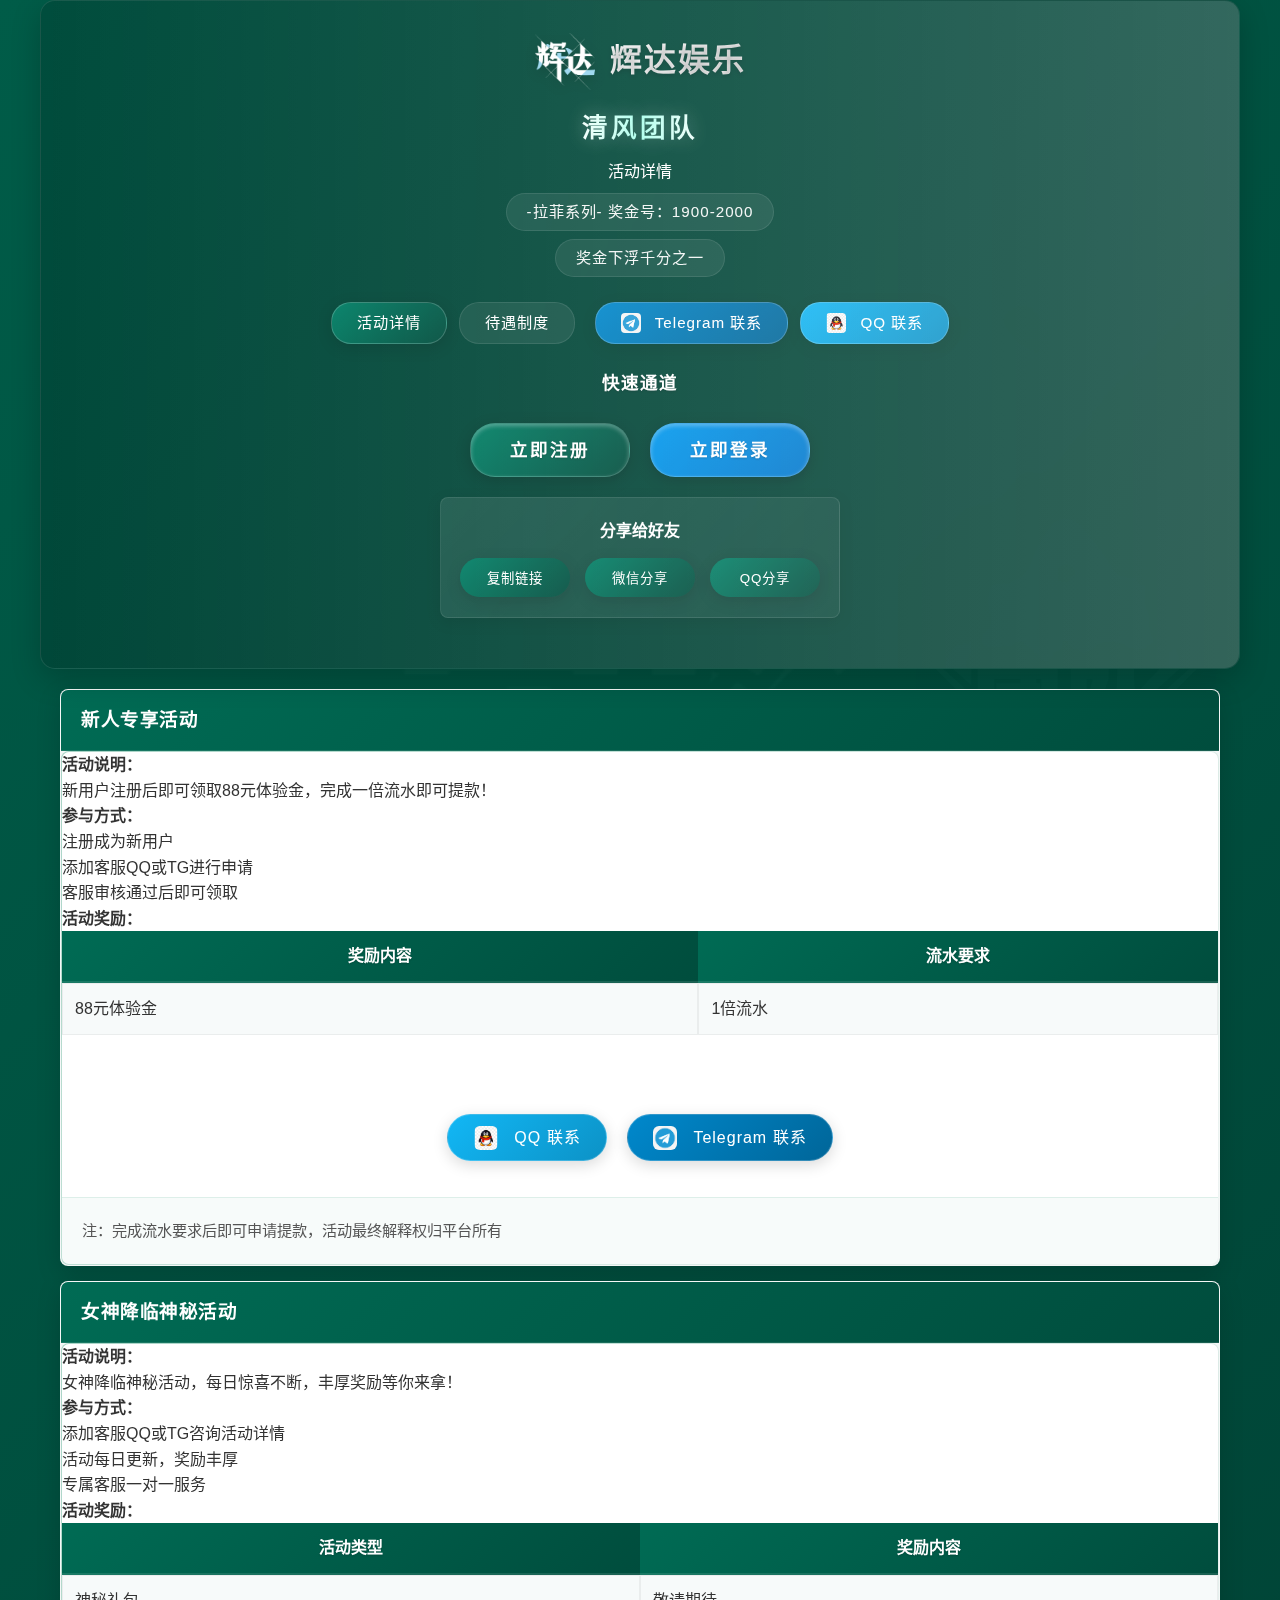
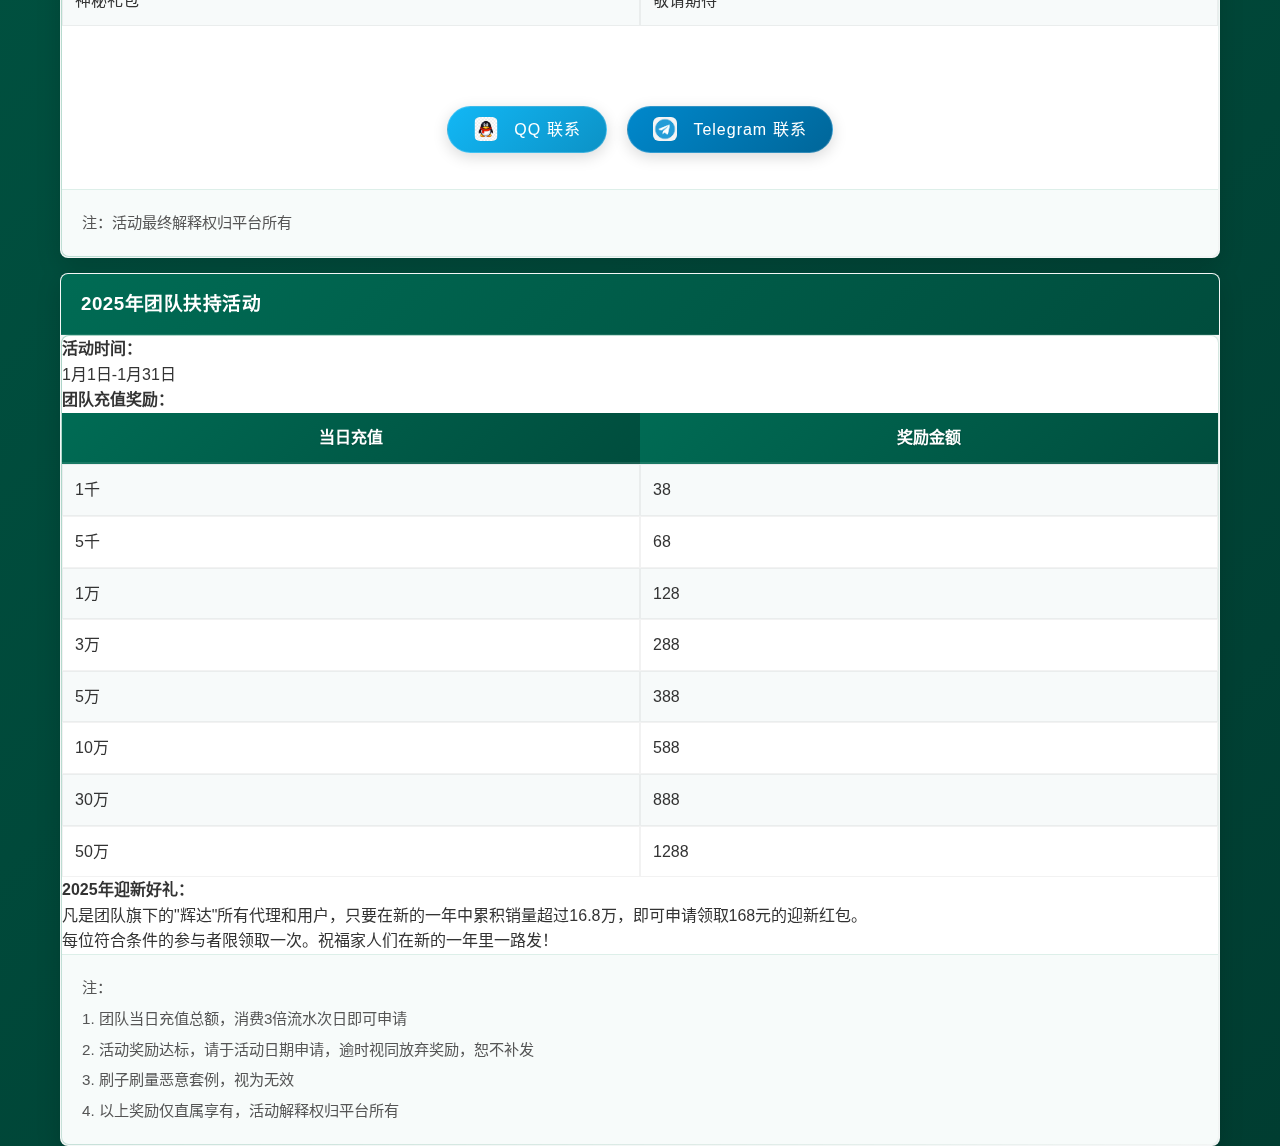
==== commit 86c4ec07: "Add files via upload" ====
--- a/activity.html
+++ b/activity.html
@@ -21,7 +21,6 @@
             </div>
             <!-- 标题信息 -->
             <div class="title-group">
-                <div class="logo-text">辉达 辉达娱乐</div>
                 <div class="team-name">清风团队</div>
                 <div class="title">活动详情</div>
                 <div class="subtitle">-拉菲系列- 奖金号：1900-2000</div>
@@ -56,6 +55,20 @@
                             立即登录
                         </a>
                     </div>
+                </div>
+            </div>
+            <div class="share-section">
+                <h4>分享给好友</h4>
+                <div class="share-buttons">
+                    <button onclick="copyLink()" class="share-btn copy">
+                        复制链接
+                    </button>
+                    <button onclick="shareToWechat()" class="share-btn wechat">
+                        微信分享
+                    </button>
+                    <button onclick="shareToQQ()" class="share-btn qq">
+                        QQ分享
+                    </button>
                 </div>
             </div>
         </header>
@@ -231,5 +244,6 @@
             </div>
         </div>
     </div>
+    <script src="share.js"></script>
 </body>
 </html> --- a/styles.css
+++ b/styles.css
@@ -1297,29 +1297,48 @@
 }
 
 .share-section {
-    margin-top: 20px;
+    margin: 20px auto;
     padding: 20px;
-    background: var(--glass-bg);
+    background: linear-gradient(135deg, 
+        rgba(255,255,255,0.1), 
+        rgba(255,255,255,0.05)
+    );
     border: 1px solid var(--glass-border);
     border-radius: var(--border-radius);
+    max-width: 400px;
+    text-align: center;
+    backdrop-filter: blur(10px);
+    box-shadow: 0 4px 15px rgba(0,0,0,0.1);
 }
 
 .share-buttons {
     display: flex;
-    gap: 10px;
-    margin-top: 10px;
+    gap: 15px;
+    margin-top: 15px;
+    justify-content: center;
 }
 
 .share-btn {
-    padding: 8px 15px;
+    padding: 10px 25px;
     border: none;
-    border-radius: var(--border-radius);
-    background: var(--primary-color);
+    border-radius: 20px;
+    background: linear-gradient(135deg, var(--primary-light), var(--primary-dark));
     color: var(--text-light);
     cursor: pointer;
-    transition: background 0.3s;
+    transition: all 0.3s ease;
+    min-width: 110px;
+    font-weight: 500;
+    letter-spacing: 1px;
+    box-shadow: 0 4px 15px rgba(0,0,0,0.15);
 }
 
 .share-btn:hover {
-    background: var(--primary-dark);
+    transform: translateY(-2px);
+    box-shadow: 0 6px 20px rgba(0,0,0,0.2);
+    filter: brightness(1.1);
+}
+
+.share-btn:active {
+    transform: translateY(1px);
+    filter: brightness(0.95);
 }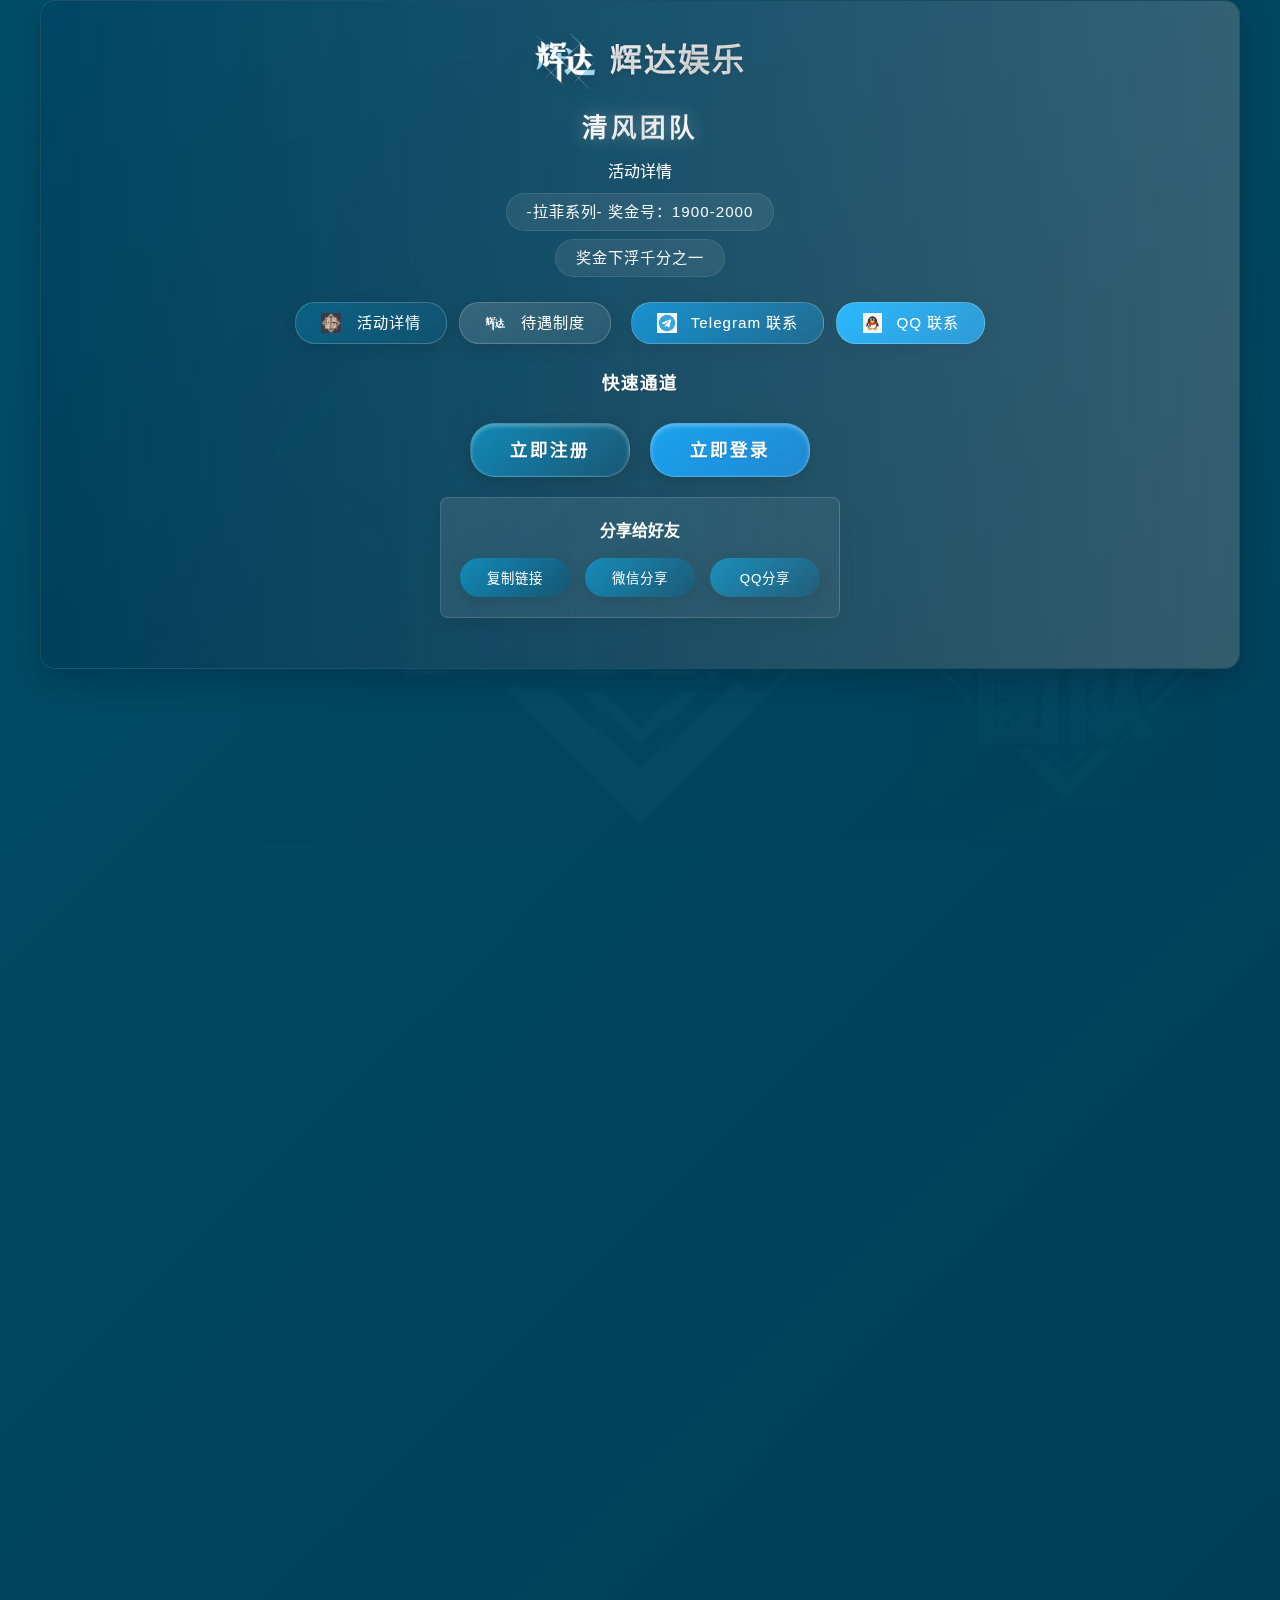
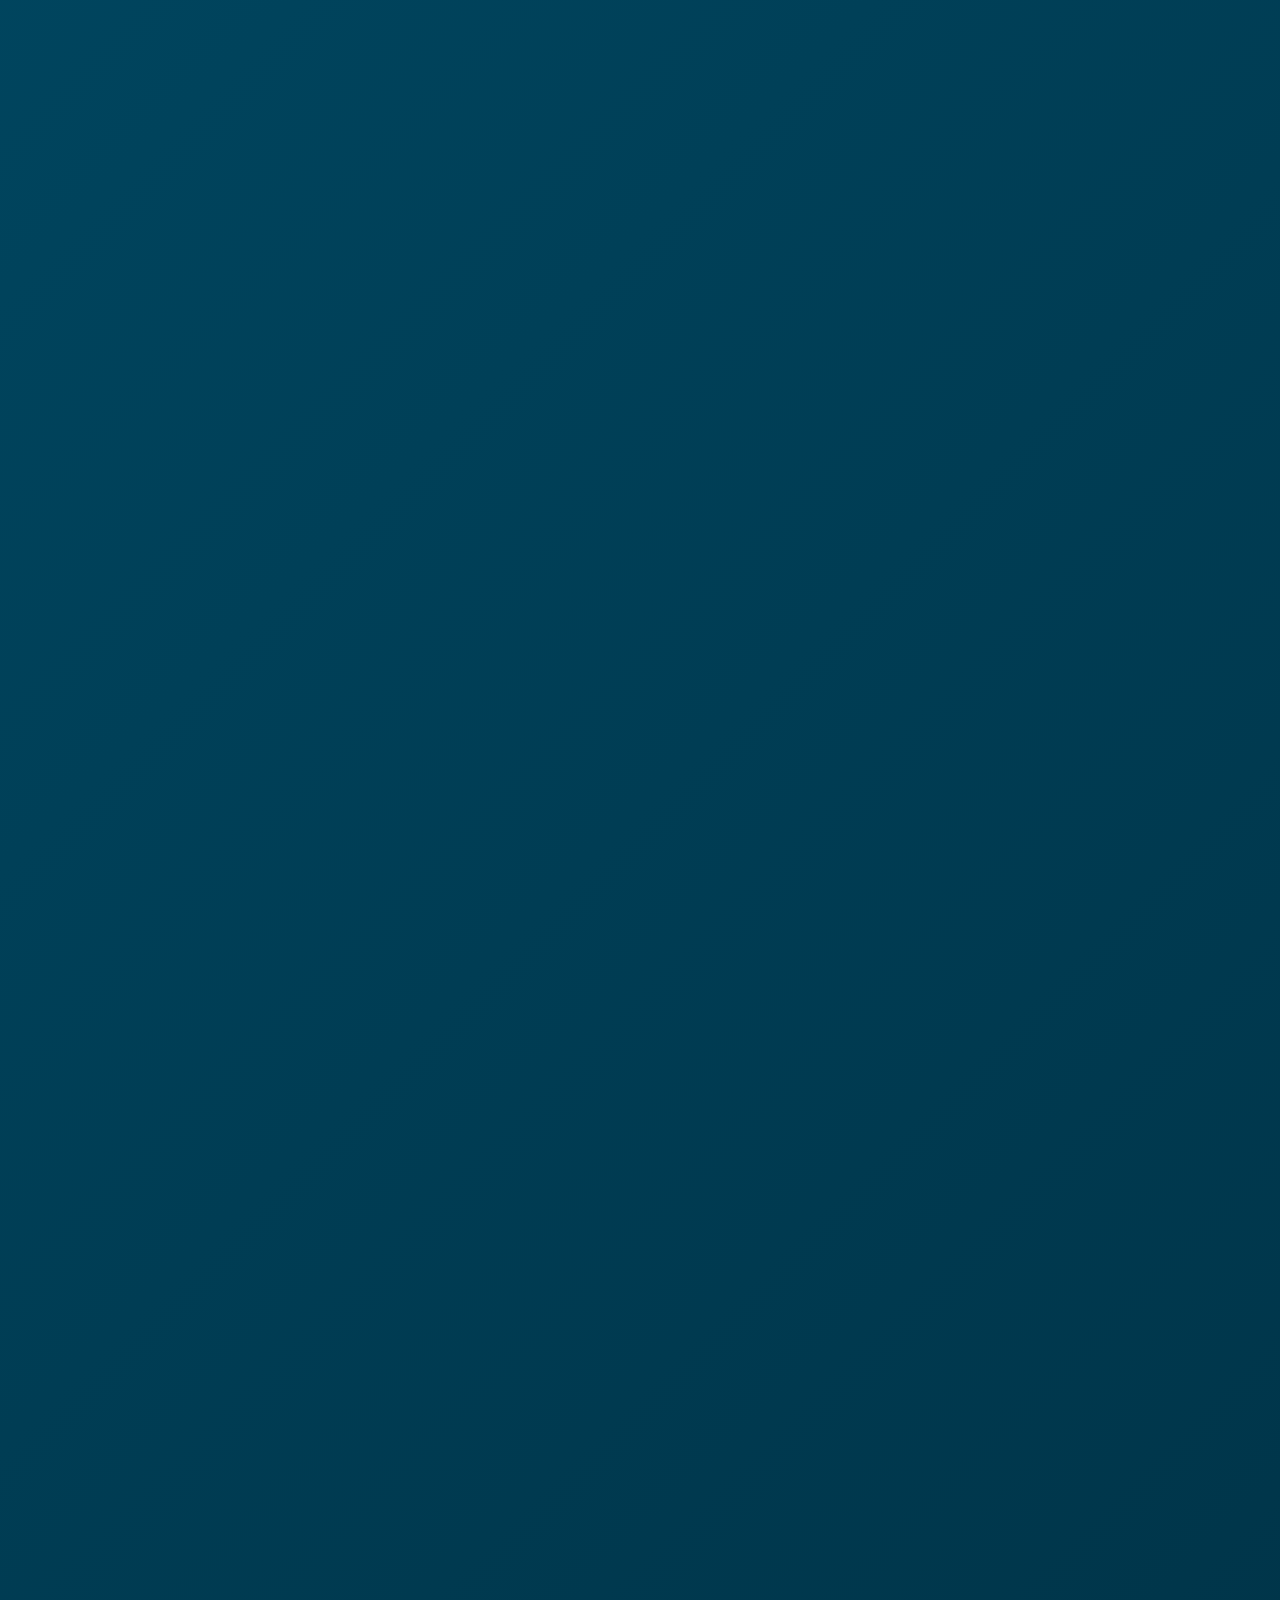
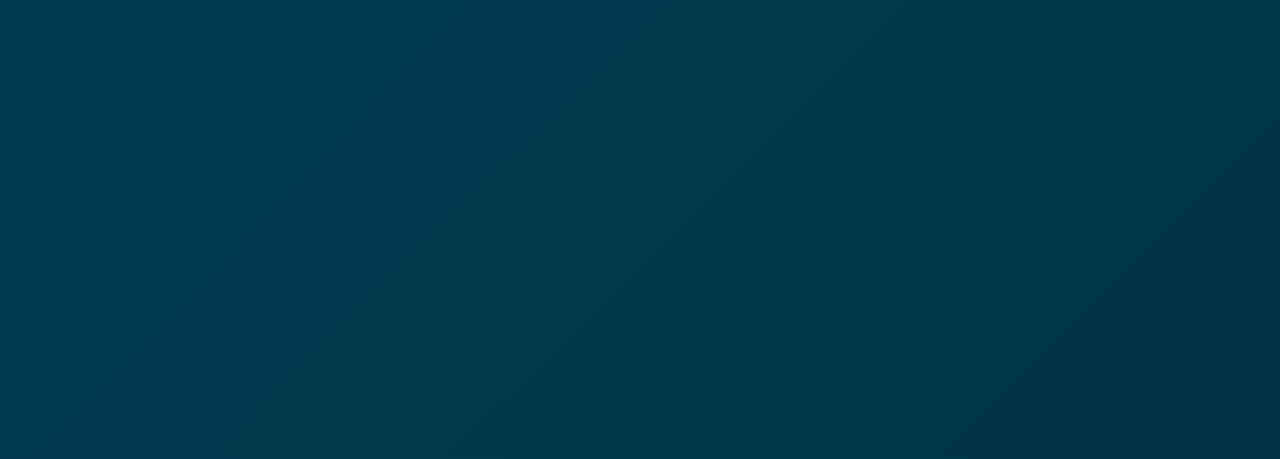
==== commit 63da1994: "Add files via upload" ====
--- a/activity.html
+++ b/activity.html
@@ -30,11 +30,11 @@
             <div class="nav-contact-container">
                 <div class="nav-buttons">
                     <a href="activity.html" class="nav-btn active">活动详情</a>
-                    <a href="index.html" class="nav-btn">待遇制度</a>
-                </div>
-                <div class="contact-info">
-                    <a href="https://t.me/Q668899ss" target="_blank" class="contact-item telegram">
-                        <div class="icon"></div>
+                    <a href="index.html" class="nav-btn" aria-label="查看待遇制度">待遇制度</a>
+                </div>
+                <div class="contact-info" role="navigation" aria-label="联系方式">
+                    <a href="https://t.me/Q668899ss" target="_blank" class="contact-item telegram" aria-label="通过Telegram联系">
+                        <div class="icon" aria-hidden="true"></div>
                         <span>Telegram 联系</span>
                     </a>
                     <a href="tencent://message/?uin=2022054526&Site=&Menu=yes" class="contact-item qq">
--- a/styles.css
+++ b/styles.css
@@ -1,16 +1,18 @@
 :root {
-    --primary-color: #006B54;
-    --primary-dark: #004d3d;
-    --primary-light: #008066;
-    --accent-color: #FFB800;
-    --gradient-start: #005c48;
-    --gradient-end: #003d31;
+    --primary-color: #005B7F;
+    --primary-dark: #004666;
+    --primary-light: #0082B3;
+    --accent-color: #D4AF37;
+    --gradient-start: #004D69;
+    --gradient-end: #003347;
     --text-light: #FFFFFF;
-    --text-dark: #333333;
+    --text-dark: #2C3E50;
     --border-radius: 8px;
-    --glass-bg: rgba(255,255,255,0.08);
-    --glass-border: rgba(255,255,255,0.1);
+    --glass-bg: rgba(255,255,255,0.1);
+    --glass-border: rgba(255,255,255,0.15);
     --header-height: 60px;
+    --card-shadow: 0 8px 32px rgba(0,0,0,0.12);
+    --button-shadow: 0 4px 15px rgba(0,0,0,0.15);
 }
 
 * {
@@ -27,6 +29,7 @@
     color: var(--text-dark);
     line-height: 1.6;
     min-height: 100vh;
+    overflow-y: overlay;
 }
 
 body::before {
@@ -53,8 +56,8 @@
     margin: 0 auto 20px;
     padding: 30px;
     background: linear-gradient(135deg, 
-        rgba(0,77,61,0.95) 0%, 
-        rgba(0,61,49,0.95) 100%
+        rgba(0,70,102,0.95) 0%, 
+        rgba(0,51,71,0.95) 100%
     );
     border-radius: 15px;
     backdrop-filter: blur(10px);
@@ -137,14 +140,33 @@
 }
 
 .nav-btn.active {
-    background: linear-gradient(135deg, var(--primary-light), var(--primary-dark));
+    background: linear-gradient(135deg, var(--primary-color) 0%, var(--primary-dark) 100%);
     border: 1px solid rgba(255,255,255,0.2);
-    box-shadow: 0 4px 15px rgba(0,0,0,0.15);
+    box-shadow: var(--button-shadow);
 }
 
 .nav-btn:hover {
     background: rgba(255,255,255,0.15);
     transform: translateY(-1px);
+}
+
+/* 导航按钮图标样式 */
+.nav-btn::before {
+    content: '';
+    width: 20px;
+    height: 20px;
+    background-size: contain;
+    background-repeat: no-repeat;
+    background-position: center;
+    margin-right: 8px;
+}
+
+.nav-btn[href="index.html"]::before {
+    background-image: url('images/辉达logo.png');
+}
+
+.nav-btn[href="activity.html"]::before {
+    background-image: url('images/清风团队LOGO.png');
 }
 
 /* 响应式调整 */
@@ -159,6 +181,11 @@
         width: 100%;
         justify-content: center;
         padding: 10px 20px;
+    }
+    
+    .nav-btn::before {
+        width: 18px;
+        height: 18px;
     }
 }
 
@@ -233,22 +260,37 @@
     margin: 0 auto;
     padding: 0 20px;
     gap: 15px;
+    opacity: 0;
+    animation: pageLoad 0.8s ease-out forwards;
+}
+
+@keyframes pageLoad {
+    from {
+        opacity: 0;
+        transform: translateY(20px);
+    }
+    to {
+        opacity: 1;
+        transform: translateY(0);
+    }
 }
 
 /* 所有卡片的基础样式 */
 .card {
-    background: rgba(255,255,255,0.95);
+    background: rgba(255,255,255,0.98);
     border-radius: var(--border-radius);
-    box-shadow: 0 8px 25px rgba(0,0,0,0.15);
+    box-shadow: var(--card-shadow);
     border: 1px solid rgba(255,255,255,0.2);
     overflow: hidden;
-    transition: all 0.3s ease;
-    animation: fadeIn 0.6s ease-out forwards;
+    transition: all 0.3s cubic-bezier(0.4, 0, 0.2, 1);
+    animation: cardFadeIn 0.6s ease-out forwards;
+    backdrop-filter: blur(10px);
+    opacity: 0;
 }
 
 .card:hover {
-    box-shadow: var(--hover-shadow);
-    transform: translateY(-2px);
+    box-shadow: 0 12px 40px rgba(0,0,0,0.15);
+    transform: translateY(-5px);
 }
 
 /* 卡片标题统一样式 */
@@ -262,16 +304,44 @@
     border-bottom: 1px solid rgba(255,255,255,0.1);
 }
 
-/* 表格统一样式 */
+/* 优化表格样式 */
 .green-table {
     border-collapse: separate;
     border-spacing: 0;
-    width: 100%;
+    border-radius: 8px;
+    overflow: hidden;
+    box-shadow: 0 0 0 1px rgba(0,91,127,0.1);
+}
+
+.green-table th:first-child {
+    border-top-left-radius: 8px;
+}
+
+.green-table th:last-child {
+    border-top-right-radius: 8px;
+}
+
+.green-table tr:last-child td:first-child {
+    border-bottom-left-radius: 8px;
+}
+
+.green-table tr:last-child td:last-child {
+    border-bottom-right-radius: 8px;
+}
+
+/* 添加表格行悬停效果 */
+.green-table tr {
+    transition: all 0.3s ease;
+}
+
+.green-table tr:hover {
+    background: rgba(0,91,127,0.05);
+    transform: translateX(5px);
 }
 
 .green-table th {
-    background: linear-gradient(135deg, var(--primary-color), var(--primary-dark));
-    color: white;
+    background: linear-gradient(135deg, var(--primary-color) 0%, var(--primary-dark) 100%);
+    color: var(--text-light);
     padding: 12px;
     font-weight: 600;
     text-shadow: 0 1px 2px rgba(0,0,0,0.2);
@@ -285,11 +355,11 @@
 }
 
 .green-table tr:hover td {
-    background: rgba(0,135,90,0.03);
+    background: rgba(0,91,127,0.05);
 }
 
 .green-table tr:nth-child(even) {
-    background: rgba(0,107,84,0.03);
+    background: rgba(0,91,127,0.02);
 }
 
 /* 注释区域统一样式 */
@@ -349,91 +419,61 @@
     }
 }
 
-/* 滚动条美化 */
+/* 优化滚动体验 */
+html {
+    scroll-behavior: smooth;
+    scroll-padding-top: var(--header-height);
+}
+
+/* 优化滚动条样式 */
 ::-webkit-scrollbar {
-    width: 12px;
+    width: 10px;
 }
 
 ::-webkit-scrollbar-track {
-    background: rgba(255,255,255,0.1);
-    border-radius: 6px;
+    background: rgba(0,91,127,0.05);
 }
 
 ::-webkit-scrollbar-thumb {
     background: linear-gradient(135deg, var(--primary-color), var(--primary-dark));
-    border-radius: 6px;
-    border: 3px solid rgba(255,255,255,0.1);
+    border-radius: 5px;
+    border: 2px solid rgba(255,255,255,0.1);
 }
 
 /* 动画效果优化 */
-@keyframes fadeIn {
-    from { opacity: 0; transform: translateY(20px); }
-    to { opacity: 1; transform: translateY(0); }
-}
-
+@keyframes cardFadeIn {
+    from {
+        opacity: 0;
+        transform: translateY(30px);
+    }
+    to {
+        opacity: 1;
+        transform: translateY(0);
+    }
+}
+
+.card:nth-child(1) { animation-delay: 0.1s; }
+.card:nth-child(2) { animation-delay: 0.2s; }
+.card:nth-child(3) { animation-delay: 0.3s; }
+
+/* 添加卡片内容过渡效果 */
+.card-content {
+    position: relative;
+    transition: all 0.3s ease;
+}
+
+.card:hover .card-content {
+    transform: translateY(-5px);
+}
+
+/* 添加卡片阴影过渡 */
 .card {
-    animation: fadeIn 0.6s ease-out forwards;
-}
-
-/* 添加卡片内容渐变边框效果 */
-.bonus-type, .activity-content, .contact-info-box {
-    position: relative;
-    border-radius: var(--border-radius);
-    background: linear-gradient(white, white) padding-box,
-                linear-gradient(135deg, rgba(0,135,90,0.3), transparent) border-box;
-    border: 1px solid transparent;
-}
-
-/* 紧凑型表格样式 */
-.green-table.compact {
-    max-width: 300px;
-    margin: 0 auto;
-}
-
-/* 紧凑型卡片样式 */
-.card.medium.compact {
-    grid-column: span 4;
-    height: fit-content;
-    display: flex;
-    flex-direction: column;
-}
-
-.card.medium.compact .table-wrapper {
-    padding: 0;
-    margin: 0;
-}
-
-.card.medium.compact .green-table {
-    margin: 0;
-    width: 100%;
-}
-
-.card.medium.compact .green-table td,
-.card.medium.compact .green-table th {
-    padding: 8px;
-}
-
-.card.medium.compact .note {
-    padding: 10px;
-    margin: 0;
-    background: rgba(230,243,240,0.3);
-}
-
-.card.medium.compact .note p {
-    margin-bottom: 5px;
-    line-height: 1.4;
-}
-
-.card.medium.compact .note p:last-child {
-    margin-bottom: 0;
-}
-
-.card.medium.compact > *:not(h3) {
-    padding: 10px;
-}
-
-.card.medium.compact > *:last-child {
-    padding-bottom: 10px;
+    transition: all 0.3s cubic-bezier(0.4, 0, 0.2, 1);
+}
+
+.card:hover {
+    box-shadow: 0 12px 40px rgba(0,0,0,0.15);
+    transform: translateY(-5px);
 }
 
 /* 添加工资卡片组样式 */
@@ -644,7 +684,7 @@
 .team-name {
     font-size: 1.6em;
     font-weight: 600;
-    background: linear-gradient(to right, #ffffff, #a3ffeb, #ffffff);
+    background: linear-gradient(to right, #ffffff, #e0e0e0, #ffffff);
     -webkit-background-clip: text;
     background-clip: text;
     -webkit-text-fill-color: transparent;
@@ -815,7 +855,7 @@
     }
 }
 
-/* 导航和联系方式按钮组容器 */
+/* 导航按钮组和联系方式按钮组容器 */
 .nav-contact-container {
     display: flex;
     justify-content: center;
@@ -838,7 +878,14 @@
     justify-content: center;
 }
 
-/* 导航按钮基础样式 */
+/* 导航按钮组和联系方式按钮组统一样式 */
+.nav-buttons, .contact-info {
+    display: flex;
+    gap: 12px;
+    justify-content: center;
+}
+
+/* 统一按钮基础样式 */
 .nav-btn, .contact-item {
     padding: 8px 25px;
     border-radius: 20px;
@@ -847,30 +894,6 @@
     text-decoration: none;
     letter-spacing: 1px;
     transition: all 0.3s ease;
-    background: var(--glass-bg);
-    border: 1px solid var(--glass-border);
-    backdrop-filter: blur(10px);
-    display: flex;
-    align-items: center;
-    gap: 8px;
-}
-
-/* 导航按钮激活状态 */
-.nav-btn.active {
-    background: linear-gradient(135deg, var(--primary-light), var(--primary-dark));
-    border: 1px solid rgba(255,255,255,0.2);
-    box-shadow: 0 4px 15px rgba(0,0,0,0.15);
-}
-
-/* 联系方式按钮样式 */
-.contact-item {
-    padding: 8px 25px;
-    border-radius: 20px;
-    color: #fff;
-    text-decoration: none;
-    font-size: 0.95em;
-    letter-spacing: 1px;
-    transition: all 0.3s ease;
     display: flex;
     align-items: center;
     gap: 8px;
@@ -880,39 +903,27 @@
     box-shadow: 0 4px 15px rgba(0,0,0,0.15);
 }
 
-.contact-item.telegram {
-    background: linear-gradient(135deg, #0088cc, #006699);
+/* 导航按钮样式 */
+.nav-btn {
+    background: linear-gradient(135deg, rgba(255,255,255,0.15), rgba(255,255,255,0.08));
     border: 1px solid rgba(255,255,255,0.2);
 }
 
-.contact-item.qq {
-    background: linear-gradient(135deg, #12B7F5, #0C92C6);
+/* 导航按钮激活状态 */
+.nav-btn.active {
+    background: linear-gradient(135deg, var(--primary-color) 0%, var(--primary-dark) 100%);
     border: 1px solid rgba(255,255,255,0.2);
 }
 
-.contact-item .icon {
-    width: 20px;
-    height: 20px;
-    display: flex;
-    align-items: center;
-    justify-content: center;
-    background-size: contain;
-    background-repeat: no-repeat;
-    background-position: center;
-    margin-right: 6px;
-    border-radius: 4px;
-    background-color: rgba(255,255,255,0.15);
-    padding: 3px;
-}
-
-/* 联系方式按钮悬停和点击效果 */
-.contact-item:hover {
+/* 导航按钮和联系按钮统一的悬停效果 */
+.nav-btn:hover, .contact-item:hover {
     transform: translateY(-2px);
     box-shadow: 0 6px 20px rgba(0,0,0,0.2);
     filter: brightness(1.1);
 }
 
-.contact-item:active {
+/* 按钮点击效果 */
+.nav-btn:active, .contact-item:active {
     transform: translateY(1px);
     box-shadow: 0 2px 8px rgba(0,0,0,0.1);
     filter: brightness(0.95);
@@ -920,19 +931,15 @@
 
 /* 响应式调整 */
 @media (max-width: 768px) {
-    .contact-info {
+    .nav-buttons, .contact-info {
         flex-direction: column;
         width: 100%;
     }
     
-    .contact-item {
+    .nav-btn, .contact-item {
         width: 100%;
         padding: 10px 20px;
-    }
-    
-    .contact-item .icon {
-        width: 18px;
-        height: 18px;
+        min-width: unset;
     }
 }
 
@@ -948,11 +955,13 @@
 }
 
 .link-btn.register {
-    background: linear-gradient(135deg, var(--primary-light), var(--primary-dark));
+    background: linear-gradient(135deg, var(--primary-light) 0%, var(--primary-dark) 100%);
+    border: 1px solid rgba(255,255,255,0.2);
 }
 
 .link-btn.login {
-    background: linear-gradient(135deg, #0088cc, #006699);
+    background: linear-gradient(135deg, #0088cc, #005580);
+    border: 1px solid rgba(255,255,255,0.2);
 }
 
 /* 响应式调整 */
@@ -1033,7 +1042,7 @@
 }
 
 .link-btn.register {
-    background: linear-gradient(135deg, var(--primary-light), var(--primary-dark));
+    background: linear-gradient(135deg, var(--primary-light) 0%, var(--primary-dark) 100%);
     border: 1px solid rgba(255,255,255,0.2);
 }
 
@@ -1121,11 +1130,11 @@
 }
 
 .contact-btn.telegram {
-    background: linear-gradient(135deg, #0088cc, #006699);
+    background: linear-gradient(135deg, #0088cc, #005580);
 }
 
 .contact-btn.qq {
-    background: linear-gradient(135deg, #12B7F5, #0C92C6);
+    background: linear-gradient(135deg, #0CAEFF, #0988CC);
 }
 
 .contact-btn:hover {
@@ -1204,11 +1213,11 @@
 }
 
 .contact-btn.telegram {
-    background: linear-gradient(135deg, #0088cc, #006699);
+    background: linear-gradient(135deg, #0088cc, #005580);
 }
 
 .contact-btn.qq {
-    background: linear-gradient(135deg, #12B7F5, #0C92C6);
+    background: linear-gradient(135deg, #0CAEFF, #0988CC);
 }
 
 /* 按钮悬停效果增强 */
@@ -1276,11 +1285,11 @@
 }
 
 .contact-item.telegram {
-    background: linear-gradient(135deg, #0088cc, #006699);
+    background: linear-gradient(135deg, #0088cc, #005580);
 }
 
 .contact-item.qq {
-    background: linear-gradient(135deg, #12B7F5, #0C92C6);
+    background: linear-gradient(135deg, #0CAEFF, #0988CC);
 }
 
 /* 联系方式按钮悬停效果 */
@@ -1341,4 +1350,391 @@
 .share-btn:active {
     transform: translateY(1px);
     filter: brightness(0.95);
+}
+
+.contact-item, .link-btn {
+    transition: transform 0.2s ease, box-shadow 0.2s ease;
+}
+
+.contact-item:hover, .link-btn:hover {
+    transform: translateY(-2px);
+    box-shadow: 0 4px 12px rgba(0,0,0,0.15);
+}
+
+/* 添加加载动画 */
+.loading {
+    animation: fadeIn 0.3s ease;
+}
+
+@keyframes fadeIn {
+    from { opacity: 0; }
+    to { opacity: 1; }
+}
+
+@media (max-width: 768px) {
+    .container {
+        padding: 0 15px;
+    }
+    
+    .links-grid {
+        grid-template-columns: 1fr;
+        gap: 15px;
+    }
+    
+    .contact-info {
+        flex-direction: column;
+    }
+}
+
+@media (max-width: 480px) {
+    .header {
+        padding: 10px;
+    }
+    
+    .nav-btn {
+        padding: 8px 15px;
+        font-size: 14px;
+    }
+}
+
+/* 添加微妙的光效果 */
+.card::before {
+    content: '';
+    position: absolute;
+    top: 0;
+    left: -100%;
+    width: 100%;
+    height: 100%;
+    background: linear-gradient(
+        90deg,
+        transparent,
+        rgba(255,255,255,0.1),
+        transparent
+    );
+    transition: 0.5s;
+    pointer-events: none;
+}
+
+.card:hover::before {
+    left: 100%;
+}
+
+/* 优化按钮反馈效果 */
+.nav-btn, .contact-item, .link-btn {
+    position: relative;
+    overflow: hidden;
+}
+
+/* 添加点击波纹效果 */
+.nav-btn::after, .contact-item::after, .link-btn::after {
+    content: '';
+    position: absolute;
+    top: 50%;
+    left: 50%;
+    width: 5px;
+    height: 5px;
+    background: rgba(255,255,255,0.5);
+    opacity: 0;
+    border-radius: 100%;
+    transform: scale(1, 1) translate(-50%);
+    transform-origin: 50% 50%;
+}
+
+.nav-btn:active::after, .contact-item:active::after, .link-btn:active::after {
+    animation: ripple 0.6s ease-out;
+}
+
+@keyframes ripple {
+    0% {
+        transform: scale(0, 0);
+        opacity: 0.5;
+    }
+    100% {
+        transform: scale(40, 40);
+        opacity: 0;
+    }
+}
+
+/* 优化响应式布局 */
+@media (max-width: 768px) {
+    :root {
+        --header-height: 50px;
+    }
+
+    .header {
+        margin: 10px;
+        padding: 15px;
+    }
+
+    .title-group {
+        gap: 5px;
+    }
+
+    .nav-contact-container {
+        margin: 15px 0;
+    }
+
+    .green-table {
+        font-size: 0.85em;
+    }
+
+    .green-table td, .green-table th {
+        padding: 8px;
+    }
+}
+
+@media (max-width: 480px) {
+    .card h3 {
+        font-size: 1.1em;
+        padding: 12px 15px;
+    }
+
+    .note {
+        font-size: 0.9em;
+        padding: 12px 15px;
+    }
+}
+
+/* 优化娱乐工资表格样式 */
+.card.full-width {
+    margin-bottom: 20px;
+}
+
+.card.full-width .green-table {
+    table-layout: fixed; /* 确保列宽均匀 */
+    width: 100%;
+}
+
+.card.full-width .green-table th,
+.card.full-width .green-table td {
+    text-align: center;
+    padding: 10px;
+    width: calc(100% / 6); /* 平均分配6列宽度 */
+}
+
+.card.full-width .green-table th:first-child,
+.card.full-width .green-table td:first-child {
+    width: 80px; /* 设置第一列固定宽度 */
+}
+
+/* 优化表格标题样式 */
+.card.full-width h3 {
+    font-size: 1.1em;
+    padding: 12px 15px;
+    display: flex;
+    align-items: center;
+    justify-content: center;
+}
+
+/* 响应式调整 */
+@media (max-width: 768px) {
+    .card.full-width .green-table {
+        font-size: 0.85em;
+    }
+    
+    .card.full-width .green-table th,
+    .card.full-width .green-table td {
+        padding: 8px 4px;
+    }
+    
+    .card.full-width .green-table th:first-child,
+    .card.full-width .green-table td:first-child {
+        width: 60px;
+    }
+}
+
+@media (max-width: 480px) {
+    .card.full-width .green-table {
+        font-size: 0.8em;
+    }
+    
+    .card.full-width .green-table th,
+    .card.full-width .green-table td {
+        padding: 6px 2px;
+    }
+    
+    .card.full-width .green-table th:first-child,
+    .card.full-width .green-table td:first-child {
+        width: 50px;
+    }
+}
+
+/* 活动卡片组样式优化 */
+.activity-cards-group {
+    margin-bottom: 30px;
+}
+
+/* 活动卡片样式优化 */
+.activity-card {
+    background: rgba(255,255,255,0.98);
+    border-radius: var(--border-radius);
+    overflow: hidden;
+}
+
+/* 活动内容样式优化 */
+.activity-content {
+    padding: 20px;
+}
+
+/* 活动标题样式 */
+.activity-description h4,
+.activity-rules h4,
+.activity-rewards h4,
+.activity-special h4 {
+    color: var(--primary-color);
+    font-size: 1.1em;
+    margin: 20px 0 12px;
+    padding-left: 15px;
+    border-left: 4px solid var(--primary-color);
+    display: flex;
+    align-items: center;
+}
+
+.activity-description h4:first-child {
+    margin-top: 0;
+}
+
+/* 活动描述文本样式 */
+.activity-description p,
+.activity-special p {
+    color: var(--text-dark);
+    line-height: 1.6;
+    margin-bottom: 10px;
+    padding: 0 15px;
+}
+
+/* 活动规则列表样式 */
+.activity-rules ol {
+    padding-left: 35px;
+    margin: 10px 0;
+}
+
+.activity-rules li {
+    color: var(--text-dark);
+    line-height: 1.8;
+    margin-bottom: 8px;
+    padding-left: 5px;
+}
+
+/* 活动奖励表格样式优化 */
+.activity-rewards .green-table {
+    margin: 15px 0;
+    box-shadow: 0 2px 10px rgba(0,0,0,0.05);
+}
+
+.activity-rewards .green-table th {
+    background: linear-gradient(135deg, var(--primary-color), var(--primary-dark));
+    color: white;
+    padding: 12px 15px;
+}
+
+.activity-rewards .green-table td {
+    padding: 12px 15px;
+    text-align: center;
+}
+
+/* 特殊奖励样式 */
+.special-reward {
+    background: linear-gradient(135deg, rgba(0,91,127,0.05), rgba(0,91,127,0.02));
+    padding: 15px 20px;
+    border-radius: 8px;
+    margin: 15px 0;
+    border: 1px solid rgba(0,91,127,0.1);
+}
+
+.reward-note {
+    color: var(--primary-color);
+    font-style: italic;
+    margin-top: 10px;
+    padding: 0 15px;
+}
+
+/* 注意事项样式优化 */
+.activity-content .note {
+    margin-top: 20px;
+    background: rgba(0,91,127,0.03);
+    border-radius: 8px;
+    border: 1px solid rgba(0,91,127,0.08);
+}
+
+.activity-content .note p {
+    margin: 8px 0;
+    position: relative;
+    padding-left: 20px;
+}
+
+.activity-content .note p:before {
+    content: '•';
+    position: absolute;
+    left: 8px;
+    color: var(--primary-color);
+}
+
+/* 分隔线样式 */
+.activity-content > div:not(:last-child) {
+    position: relative;
+    margin-bottom: 20px;
+    padding-bottom: 20px;
+}
+
+.activity-content > div:not(:last-child):after {
+    content: '';
+    position: absolute;
+    bottom: 0;
+    left: 15px;
+    right: 15px;
+    height: 1px;
+    background: linear-gradient(90deg, 
+        transparent, 
+        rgba(0,91,127,0.1), 
+        transparent
+    );
+}
+
+/* 响应式调整 */
+@media (max-width: 768px) {
+    .activity-content {
+        padding: 15px;
+    }
+    
+    .activity-description h4,
+    .activity-rules h4,
+    .activity-rewards h4,
+    .activity-special h4 {
+        font-size: 1em;
+        padding-left: 12px;
+    }
+    
+    .activity-rules ol {
+        padding-left: 25px;
+    }
+    
+    .special-reward {
+        padding: 12px 15px;
+    }
+    
+    .activity-rewards .green-table th,
+    .activity-rewards .green-table td {
+        padding: 10px;
+        font-size: 0.9em;
+    }
+}
+
+/* 添加卡片悬停效果 */
+.activity-card {
+    transition: transform 0.3s ease, box-shadow 0.3s ease;
+}
+
+.activity-card:hover {
+    transform: translateY(-5px);
+    box-shadow: 0 15px 30px rgba(0,0,0,0.1);
+}
+
+/* 添加内容块悬停效果 */
+.activity-content > div {
+    transition: transform 0.2s ease;
+}
+
+.activity-content > div:hover {
+    transform: translateX(5px);
 }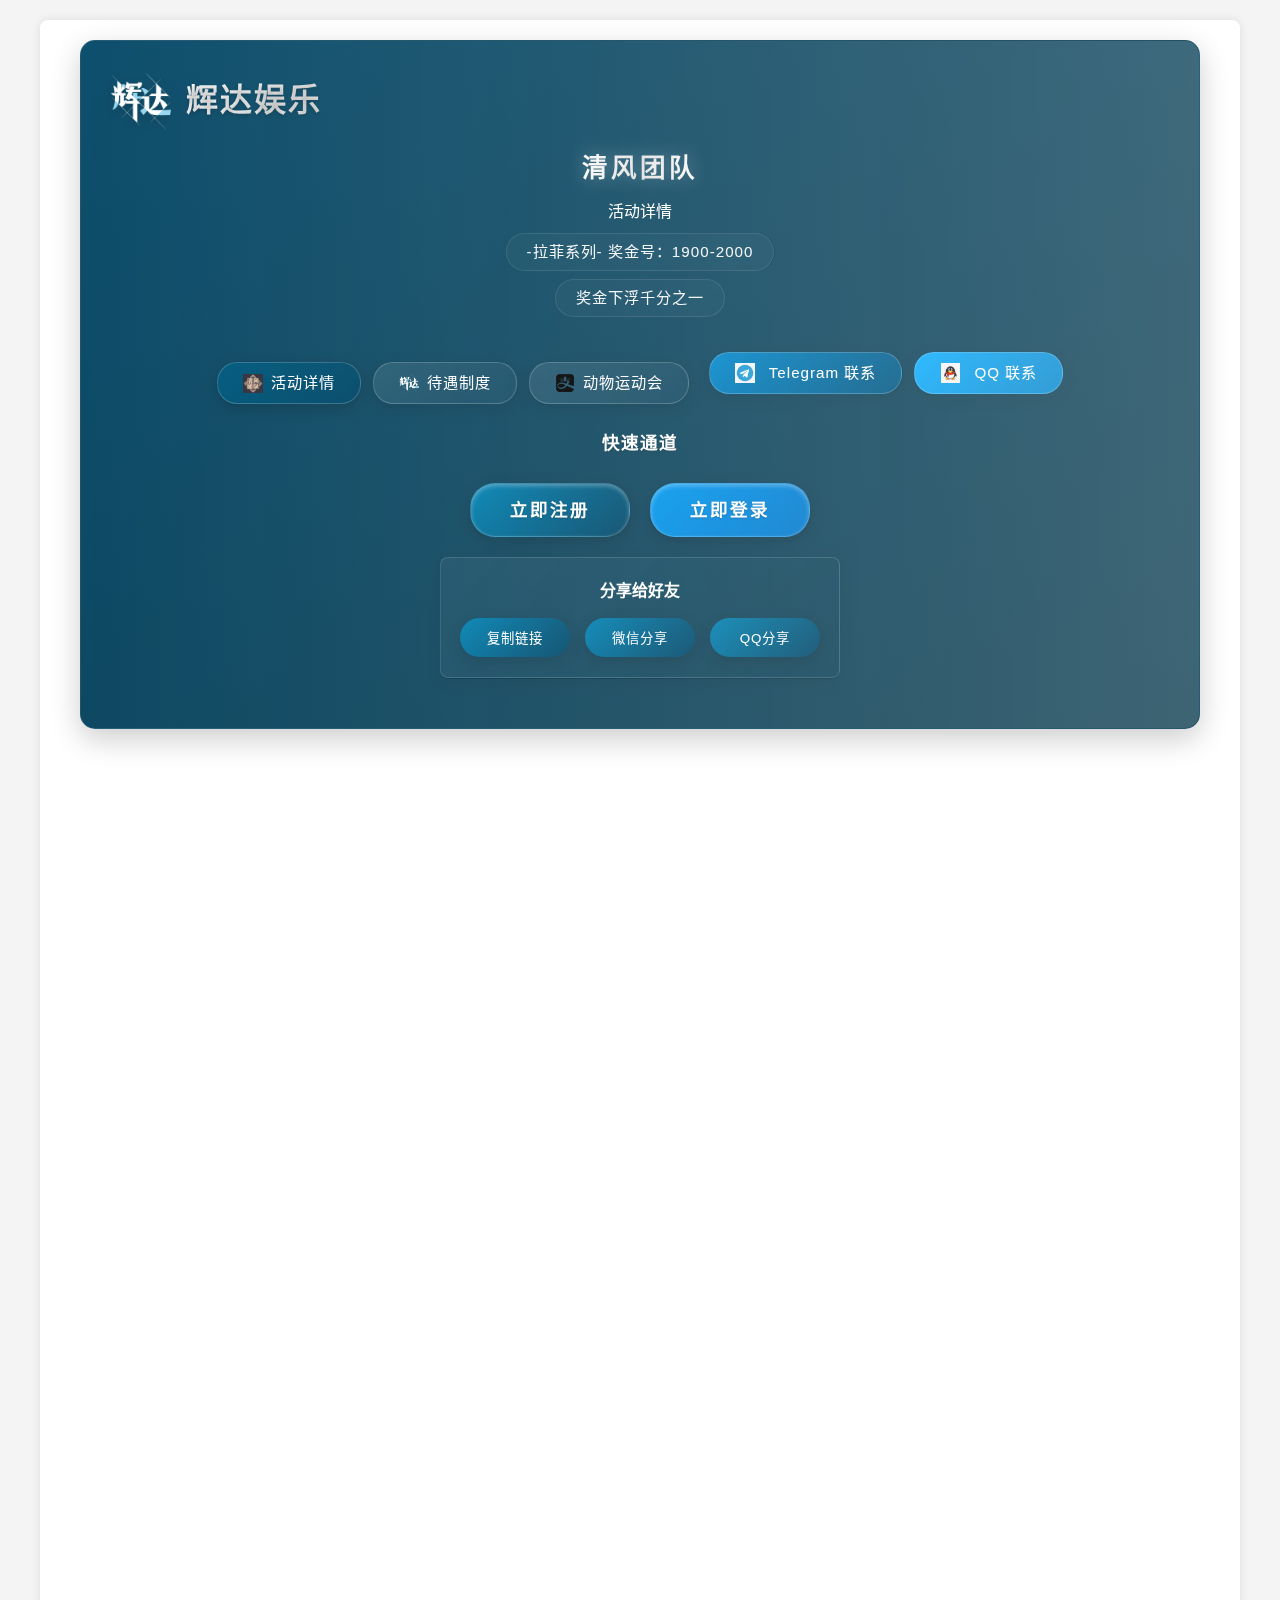
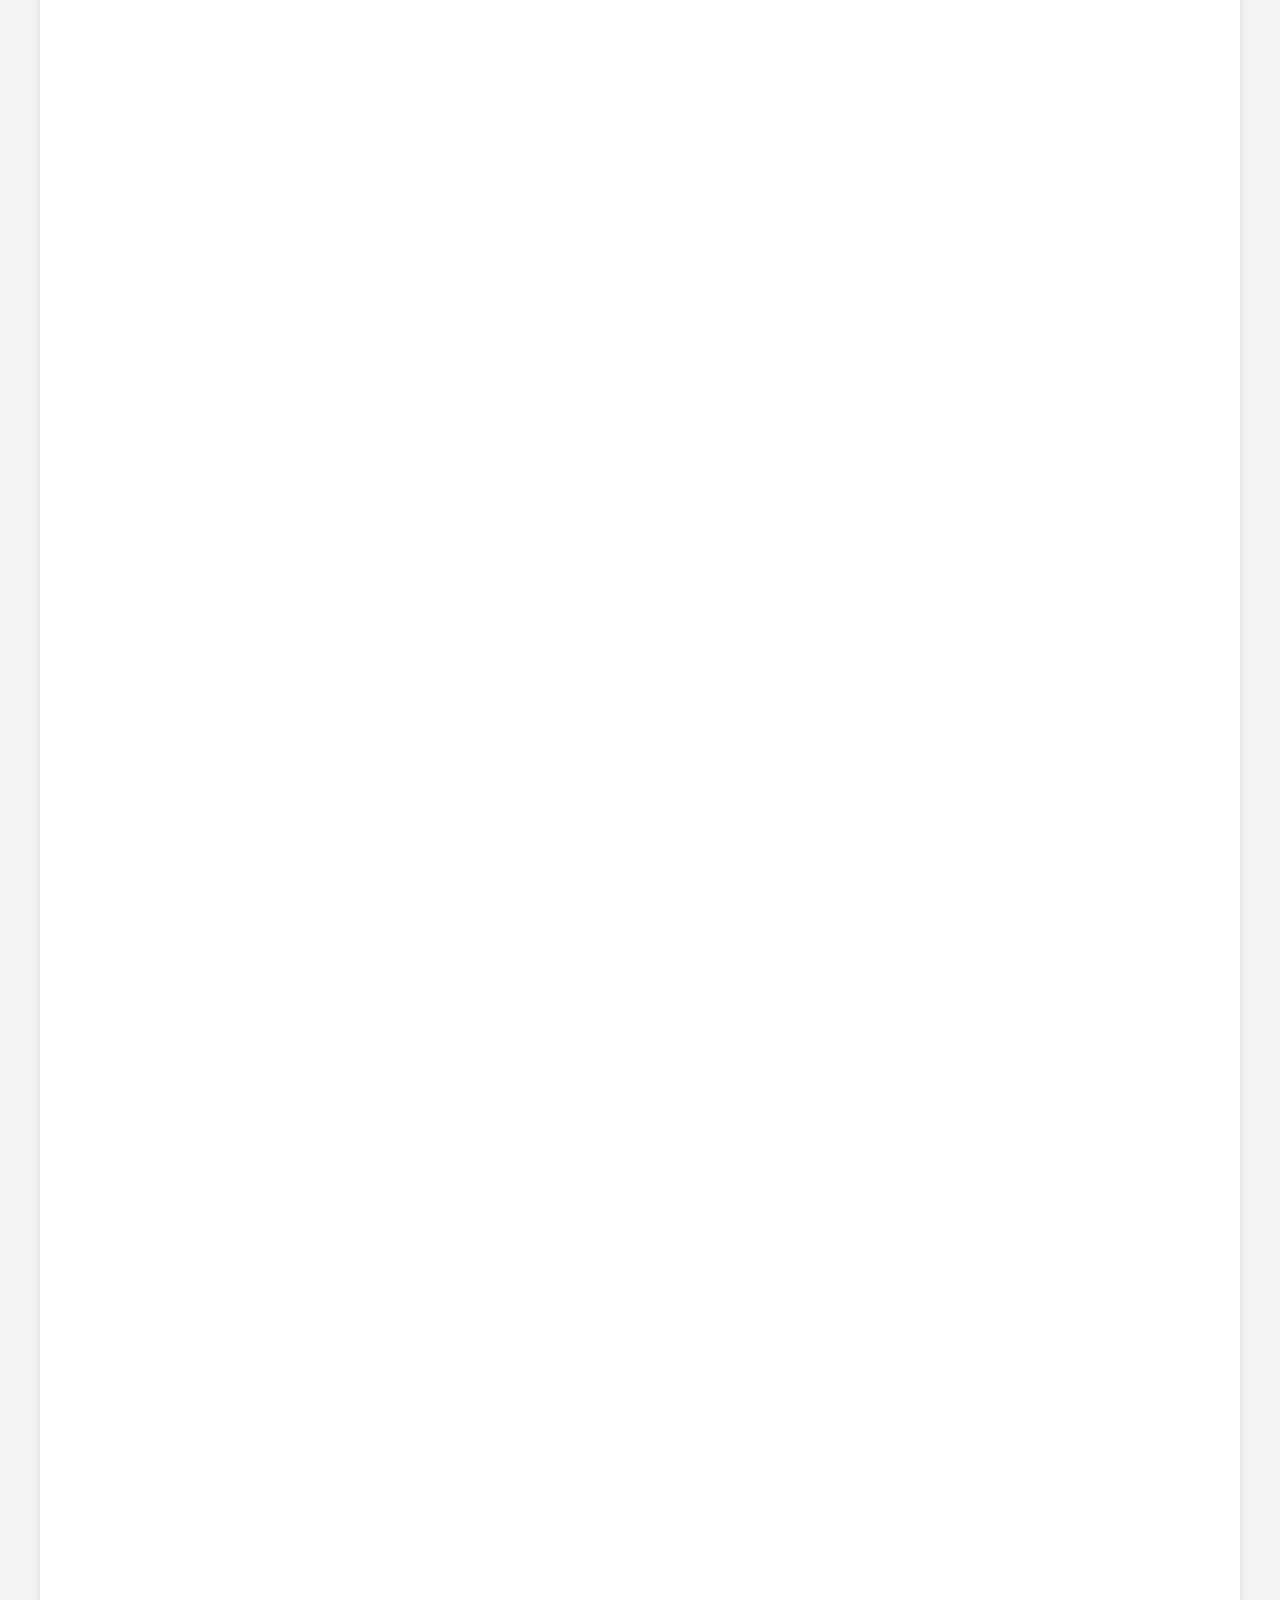
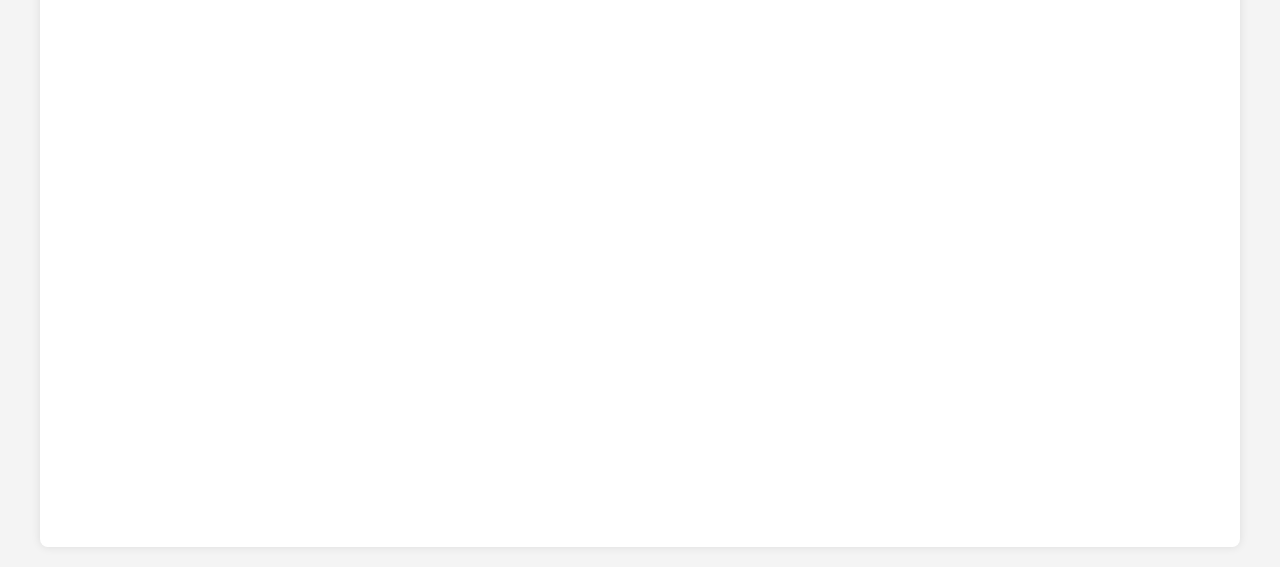
==== commit 8787718c: "Add files via upload" ====
--- a/activity.html
+++ b/activity.html
@@ -29,8 +29,18 @@
             <!-- 导航和联系方式按钮组 -->
             <div class="nav-contact-container">
                 <div class="nav-buttons">
-                    <a href="activity.html" class="nav-btn active">活动详情</a>
-                    <a href="index.html" class="nav-btn" aria-label="查看待遇制度">待遇制度</a>
+                    <a href="activity.html" class="nav-btn active">
+                        <img src="images/清风团队LOGO.png" alt="" class="btn-icon">
+                        活动详情
+                    </a>
+                    <a href="index.html" class="nav-btn">
+                        <img src="images/辉达logo.png" alt="" class="btn-icon">
+                        待遇制度
+                    </a>
+                    <a href="api-status.html" class="nav-btn">
+                        <img src="images/支付宝logo.png" alt="" class="btn-icon">
+                        动物运动会
+                    </a>
                 </div>
                 <div class="contact-info" role="navigation" aria-label="联系方式">
                     <a href="https://t.me/Q668899ss" target="_blank" class="contact-item telegram" aria-label="通过Telegram联系">
--- a/styles.css
+++ b/styles.css
@@ -24,31 +24,81 @@
 }
 
 body {
-    font-family: "PingFang SC", "Microsoft YaHei", -apple-system, sans-serif;
-    background: linear-gradient(135deg, var(--gradient-start) 0%, var(--gradient-end) 100%);
-    color: var(--text-dark);
+    font-family: Arial, sans-serif;
     line-height: 1.6;
-    min-height: 100vh;
-    overflow-y: overlay;
-}
-
-body::before {
-    content: '';
-    position: fixed;
-    top: 0;
-    left: 0;
-    width: 100%;
-    height: 100%;
-    background: url('path/to/subtle-pattern.png') repeat;
-    opacity: 0.03;
-    pointer-events: none;
+    background-color: #f4f4f4;
+    padding: 20px;
 }
 
 .container {
-    max-width: 1400px;
+    max-width: 1200px;
     margin: 0 auto;
-}
-
+    padding: 20px;
+    background-color: white;
+    border-radius: 8px;
+    box-shadow: 0 0 10px rgba(0,0,0,0.1);
+}
+
+h1 {
+    text-align: center;
+    color: #333;
+    margin-bottom: 30px;
+}
+
+h2 {
+    color: #444;
+    margin-bottom: 15px;
+}
+
+.video-container {
+    margin-bottom: 30px;
+    padding: 20px;
+    background-color: #f9f9f9;
+    border-radius: 5px;
+}
+
+iframe {
+    display: block;
+    margin: 0 auto;
+    max-width: 100%;
+    border: 1px solid #ddd;
+}
+
+.api-info {
+    margin-top: 30px;
+    padding: 20px;
+    background-color: #f0f8ff;
+    border-radius: 5px;
+}
+
+.api-info h3 {
+    color: #444;
+    margin-bottom: 15px;
+}
+
+.api-info p {
+    margin-bottom: 10px;
+}
+
+.api-info a {
+    color: #0066cc;
+    text-decoration: none;
+}
+
+.api-info a:hover {
+    text-decoration: underline;
+}
+
+@media (max-width: 768px) {
+    .container {
+        padding: 10px;
+    }
+    
+    iframe {
+        width: 100%;
+        height: 400px;
+    }
+}
 /* 头部样式优化 */
 .header {
     text-align: center;
@@ -73,9 +123,8 @@
 .logo-container {
     display: flex;
     align-items: center;
-    justify-content: center;
     gap: 15px;
-    margin-bottom: 15px;
+    margin-bottom: 20px;
 }
 
 /* Logo图片样式 */
@@ -101,6 +150,18 @@
     letter-spacing: 2px;
 }
 
+/* 支付宝logo样式 */
+.alipay-logo {
+    width: 40px;
+    height: 40px;
+    object-fit: contain;
+}
+
+.logo-container h1 {
+    margin: 0;
+    color: white;
+}
+
 /* 标题组样式优化 */
 .title-group {
     display: flex;
@@ -119,73 +180,63 @@
 }
 
 /* 导航按钮组样式 */
-.nav-group {
-    display: none;
+.nav-buttons {
+    display: flex;
+    justify-content: center;
+    gap: 15px;
+    margin-top: 20px;
+    flex-wrap: wrap;
 }
 
 .nav-btn {
-    padding: 8px 25px;
+    display: flex;
+    align-items: center;
+    gap: 8px;
+    padding: 8px 20px;
+    background: rgba(255,255,255,0.1);
+    border: 1px solid rgba(255,255,255,0.2);
     border-radius: 20px;
-    background: rgba(255,255,255,0.08);
-    border: 1px solid rgba(255,255,255,0.1);
-    color: #fff;
+    color: white;
     text-decoration: none;
-    font-size: 0.95em;
-    letter-spacing: 1px;
     transition: all 0.3s ease;
-    backdrop-filter: blur(10px);
-    display: flex;
-    align-items: center;
-    gap: 8px;
+    min-width: 140px;
+    justify-content: center;
 }
 
 .nav-btn.active {
-    background: linear-gradient(135deg, var(--primary-color) 0%, var(--primary-dark) 100%);
-    border: 1px solid rgba(255,255,255,0.2);
-    box-shadow: var(--button-shadow);
+    background: rgba(255,255,255,0.2);
+    border-color: rgba(255,255,255,0.3);
+    box-shadow: 0 4px 15px rgba(0,0,0,0.2);
 }
 
 .nav-btn:hover {
-    background: rgba(255,255,255,0.15);
-    transform: translateY(-1px);
-}
-
-/* 导航按钮图标样式 */
-.nav-btn::before {
-    content: '';
+    background: rgba(255,255,255,0.2);
+    transform: translateY(-2px);
+    box-shadow: 0 4px 15px rgba(0,0,0,0.2);
+}
+
+/* 按钮图标样式 */
+.btn-icon {
     width: 20px;
     height: 20px;
-    background-size: contain;
-    background-repeat: no-repeat;
-    background-position: center;
-    margin-right: 8px;
-}
-
-.nav-btn[href="index.html"]::before {
-    background-image: url('images/辉达logo.png');
-}
-
-.nav-btn[href="activity.html"]::before {
-    background-image: url('images/清风团队LOGO.png');
+    object-fit: contain;
 }
 
 /* 响应式调整 */
 @media (max-width: 768px) {
-    .nav-group {
+    .nav-buttons {
         flex-direction: column;
-        width: 100%;
-        padding: 0 10px;
+        gap: 10px;
     }
     
     .nav-btn {
         width: 100%;
-        justify-content: center;
         padding: 10px 20px;
     }
     
-    .nav-btn::before {
-        width: 18px;
-        height: 18px;
+    .btn-icon {
+        width: 16px;
+        height: 16px;
     }
 }
 
@@ -865,12 +916,6 @@
     flex-wrap: wrap;
 }
 
-/* 导航按钮组样式 */
-.nav-buttons {
-    display: flex;
-    gap: 12px;
-}
-
 /* 联系方式按钮组样式 */
 .contact-info {
     display: flex;
@@ -1126,7 +1171,7 @@
     min-width: 160px;
     justify-content: center;
     backdrop-filter: blur(5px);
-    box-shadow: 0 2px 10px rgba(0,0,0,0.1);
+    box-shadow: 0 4px 15px rgba(0,0,0,0.1);
 }
 
 .contact-btn.telegram {
@@ -1145,7 +1190,7 @@
 
 .contact-btn:active {
     transform: translateY(1px);
-    box-shadow: 0 2px 5px rgba(0,0,0,0.1);
+    box-shadow: 0 2px 8px rgba(0,0,0,0.1);
     filter: brightness(0.95);
 }
 
@@ -1171,81 +1216,7 @@
     }
 }
 
-/* 联系方式按钮图标样式优化 */
-.contact-btn .icon {
-    width: 24px;
-    height: 24px;
-    display: flex;
-    align-items: center;
-    justify-content: center;
-    background-size: contain;
-    background-repeat: no-repeat;
-    background-position: center;
-    margin-right: 8px;
-}
-
-.contact-btn.telegram .icon {
-    background-image: url('images/TG.png');
-}
-
-.contact-btn.qq .icon {
-    background-image: url('images/QQ.jpg');
-}
-
-/* 调整按钮内部布局 */
-.contact-btn {
-    padding: 10px 25px;
-    border-radius: 25px;
-    background: linear-gradient(135deg, rgba(255,255,255,0.15), rgba(255,255,255,0.08));
-    border: 1px solid rgba(255,255,255,0.2);
-    color: #fff;
-    text-decoration: none;
-    font-size: 1em;
-    letter-spacing: 1px;
-    transition: all 0.3s ease;
-    display: flex;
-    align-items: center;
-    gap: 8px;
-    min-width: 160px;
-    justify-content: center;
-    backdrop-filter: blur(5px);
-    box-shadow: 0 4px 15px rgba(0,0,0,0.15);
-}
-
-.contact-btn.telegram {
-    background: linear-gradient(135deg, #0088cc, #005580);
-}
-
-.contact-btn.qq {
-    background: linear-gradient(135deg, #0CAEFF, #0988CC);
-}
-
-/* 按钮悬停效果增强 */
-.contact-btn:hover {
-    transform: translateY(-2px);
-    box-shadow: 0 6px 20px rgba(0,0,0,0.2);
-    filter: brightness(1.1);
-}
-
-.contact-btn:active {
-    transform: translateY(1px);
-    box-shadow: 0 2px 8px rgba(0,0,0,0.1);
-    filter: brightness(0.95);
-}
-
-/* 响应式调整 */
-@media (max-width: 768px) {
-    .contact-btn {
-        padding: 12px 20px;
-    }
-    
-    .contact-btn .icon {
-        width: 20px;
-        height: 20px;
-    }
-}
-
-/* 导航栏联系方式按钮图标样式 */
+/* 导航栏联系方式按钮图标样式优化 */
 .contact-item .icon {
     width: 20px;
     height: 20px;
@@ -1387,13 +1358,14 @@
 }
 
 @media (max-width: 480px) {
-    .header {
-        padding: 10px;
-    }
-    
-    .nav-btn {
-        padding: 8px 15px;
-        font-size: 14px;
+    .card h3 {
+        font-size: 1.1em;
+        padding: 12px 15px;
+    }
+
+    .note {
+        font-size: 0.9em;
+        padding: 12px 15px;
     }
 }
 
@@ -1737,4 +1709,576 @@
 
 .activity-content > div:hover {
     transform: translateX(5px);
-}+}
+
+/* API状态页面样式 */
+.api-status-container {
+    display: grid;
+    gap: 25px;
+    padding: 25px;
+    max-width: 1200px;
+    margin: 0 auto;
+    animation: fadeIn 0.5s ease;
+}
+
+/* 优化卡片样式 */
+.api-status-card {
+    background: white;
+    border-radius: 15px;
+    box-shadow: 0 4px 20px rgba(0,0,0,0.08);
+    overflow: hidden;
+    transition: transform 0.3s ease, box-shadow 0.3s ease;
+    border: 1px solid rgba(0,0,0,0.05);
+}
+
+.api-status-card:hover {
+    transform: translateY(-5px);
+    box-shadow: 0 8px 30px rgba(0,0,0,0.12);
+}
+
+/* 优化状态栏样式 */
+.status-overview {
+    padding: 20px 25px;
+    border-bottom: 1px solid rgba(0,0,0,0.06);
+    background: linear-gradient(to right, rgba(0,91,127,0.02), rgba(0,91,127,0.08));
+    display: flex;
+    justify-content: space-between;
+    align-items: center;
+}
+
+.status-overview h2 {
+    font-size: 1.3em;
+    color: var(--primary-color);
+    margin: 0;
+    font-weight: 600;
+}
+
+/* 优化状态指示器 */
+.status-indicator {
+    padding: 6px 15px;
+    border-radius: 20px;
+    font-size: 0.9em;
+    font-weight: 500;
+    display: flex;
+    align-items: center;
+    gap: 6px;
+}
+
+.status-indicator::before {
+    content: '';
+    width: 8px;
+    height: 8px;
+    border-radius: 50%;
+    background: currentColor;
+    box-shadow: 0 0 8px currentColor;
+}
+
+.status-operational {
+    background-color: #e8f5e9;
+    color: #2e7d32;
+}
+
+.status-warning {
+    background-color: #fff3e0;
+    color: #ef6c00;
+}
+
+/* 优化视频容器 */
+.video-container {
+    padding: 25px;
+    background: #f8f9fa;
+    position: relative;
+}
+
+iframe {
+    display: block;
+    margin: 0 auto;
+    max-width: 100%;
+    border: 1px solid rgba(0,0,0,0.1);
+    border-radius: 8px;
+    box-shadow: 0 4px 15px rgba(0,0,0,0.05);
+    transition: transform 0.3s ease;
+}
+
+/* 优化加载指示器 */
+.loading-indicator {
+    position: absolute;
+    top: 50%;
+    left: 50%;
+    transform: translate(-50%, -50%);
+    background: rgba(255,255,255,0.9);
+    padding: 15px 30px;
+    border-radius: 25px;
+    box-shadow: 0 4px 15px rgba(0,0,0,0.1);
+    display: flex;
+    align-items: center;
+    gap: 10px;
+    color: var(--primary-color);
+    font-weight: 500;
+}
+
+.loading-indicator::before {
+    content: '';
+    width: 20px;
+    height: 20px;
+    border: 2px solid var(--primary-color);
+    border-top-color: transparent;
+    border-radius: 50%;
+    animation: spin 1s linear infinite;
+}
+
+@keyframes spin {
+    to { transform: rotate(360deg); }
+}
+
+/* 优化错误提示样式 */
+.iframe-error {
+    padding: 40px 25px;
+    text-align: center;
+    background: #f8f9fa;
+    border-radius: 12px;
+}
+
+.iframe-error p {
+    color: #666;
+    margin-bottom: 25px;
+    font-size: 1.1em;
+}
+
+.open-new-window {
+    display: inline-flex;
+    align-items: center;
+    gap: 10px;
+    padding: 12px 25px;
+    background: var(--primary-color);
+    color: white;
+    text-decoration: none;
+    border-radius: 25px;
+    transition: all 0.3s ease;
+    font-weight: 500;
+}
+
+.open-new-window:hover {
+    background: var(--primary-dark);
+    transform: translateY(-2px);
+    box-shadow: 0 4px 15px rgba(0,0,0,0.2);
+}
+
+/* 优化历史记录区域 */
+.history-results {
+    background: white;
+    border-radius: 12px;
+    box-shadow: 0 2px 10px rgba(0,0,0,0.05);
+    overflow: hidden;
+}
+
+.history-item {
+    padding: 15px 20px;
+    border-bottom: 1px solid rgba(0,0,0,0.06);
+    display: flex;
+    gap: 20px;
+    align-items: center;
+    transition: background-color 0.3s ease;
+}
+
+.history-item:hover {
+    background-color: rgba(0,91,127,0.02);
+}
+
+/* 添加页面过渡动画 */
+@keyframes fadeIn {
+    from { opacity: 0; transform: translateY(20px); }
+    to { opacity: 1; transform: translateY(0); }
+}
+
+/* 响应式优化 */
+@media (max-width: 768px) {
+    .api-status-container {
+        padding: 15px;
+        gap: 15px;
+    }
+
+    .status-overview {
+        padding: 15px 20px;
+    }
+
+    .video-container {
+        padding: 15px;
+    }
+
+    .history-item {
+        flex-direction: column;
+        align-items: flex-start;
+        gap: 10px;
+    }
+}
+
+/* 结果展示区域样式优化 */
+.results-container {
+    padding: 25px;
+}
+
+/* 区块标题样式 */
+.section-header {
+    display: flex;
+    justify-content: space-between;
+    align-items: center;
+    margin-bottom: 15px;
+    padding-bottom: 10px;
+    border-bottom: 2px solid rgba(0,91,127,0.1);
+}
+
+.section-header h3 {
+    color: var(--primary-color);
+    font-size: 1.2em;
+    font-weight: 600;
+    margin: 0;
+}
+
+.refresh-time {
+    font-size: 0.9em;
+    color: #666;
+    display: flex;
+    align-items: center;
+    gap: 5px;
+}
+
+/* 当前期结果样式 */
+.current-record-container {
+    background: linear-gradient(to right, #f8f9fa, #fff);
+    padding: 20px;
+    border-radius: 12px;
+    box-shadow: 0 2px 10px rgba(0,0,0,0.05);
+}
+
+.current-issue {
+    font-size: 1.2em;
+    color: var(--primary-color);
+    font-weight: 600;
+    margin-bottom: 15px;
+}
+
+.current-result {
+    display: flex;
+    align-items: center;
+    gap: 10px;
+    flex-wrap: wrap;
+}
+
+/* 日期选择器样式优化 */
+.date-selector {
+    margin: 25px 0;
+    padding: 20px;
+    background: #f8f9fa;
+    border-radius: 12px;
+}
+
+.date-input-container {
+    display: flex;
+    gap: 15px;
+}
+
+.date-input {
+    flex: 1;
+    padding: 12px 15px;
+    border: 1px solid rgba(0,91,127,0.2);
+    border-radius: 8px;
+    font-size: 1em;
+    outline: none;
+    transition: all 0.3s ease;
+}
+
+.date-input:focus {
+    border-color: var(--primary-color);
+    box-shadow: 0 0 0 3px rgba(0,91,127,0.1);
+}
+
+.date-submit {
+    display: flex;
+    align-items: center;
+    gap: 8px;
+    padding: 12px 25px;
+    background: var(--primary-color);
+    color: white;
+    border: none;
+    border-radius: 8px;
+    cursor: pointer;
+    font-size: 1em;
+    font-weight: 500;
+    transition: all 0.3s ease;
+}
+
+.date-submit:hover {
+    background: var(--primary-dark);
+    transform: translateY(-2px);
+}
+
+/* 历史记录样式优化 */
+.histories-container {
+    display: flex;
+    flex-direction: column;
+    gap: 10px;
+}
+
+.history-item {
+    background: white;
+    padding: 15px 20px;
+    border-radius: 10px;
+    box-shadow: 0 2px 8px rgba(0,0,0,0.05);
+    display: grid;
+    grid-template-columns: auto 1fr auto;
+    gap: 20px;
+    align-items: center;
+    transition: all 0.3s ease;
+}
+
+.history-item:hover {
+    transform: translateX(5px);
+    box-shadow: 0 4px 12px rgba(0,0,0,0.1);
+}
+
+.history-item .issue {
+    color: var(--primary-color);
+    font-weight: 500;
+}
+
+.history-item .time {
+    color: #666;
+    font-size: 0.9em;
+}
+
+.history-item .result {
+    display: flex;
+    gap: 10px;
+    align-items: center;
+    font-weight: 500;
+}
+
+/* 统计数据样式优化 */
+.statistics-grid {
+    display: grid;
+    grid-template-columns: repeat(auto-fill, minmax(80px, 1fr));
+    gap: 15px;
+    padding: 20px;
+    background: #f8f9fa;
+    border-radius: 12px;
+}
+
+.stat-item {
+    background: white;
+    padding: 12px;
+    border-radius: 10px;
+    text-align: center;
+    box-shadow: 0 2px 8px rgba(0,0,0,0.05);
+    transition: all 0.3s ease;
+}
+
+.stat-item:hover {
+    transform: translateY(-3px);
+    box-shadow: 0 4px 12px rgba(0,0,0,0.1);
+}
+
+.stat-item .letter {
+    font-size: 1.2em;
+    font-weight: 600;
+    color: var(--primary-color);
+    display: block;
+    margin-bottom: 5px;
+}
+
+.stat-item .count {
+    color: #666;
+    font-size: 0.9em;
+}
+
+/* 响应式调整 */
+@media (max-width: 768px) {
+    .results-container {
+        padding: 15px;
+    }
+
+    .history-item {
+        grid-template-columns: 1fr;
+        gap: 10px;
+    }
+
+    .statistics-grid {
+        grid-template-columns: repeat(auto-fill, minmax(60px, 1fr));
+        gap: 10px;
+        padding: 15px;
+    }
+}
+
+/* 游戏介绍卡片样式 */
+.game-intro {
+    margin-bottom: 30px;
+}
+
+.status-info {
+    background-color: #e3f2fd;
+    color: #1976d2;
+}
+
+.intro-container {
+    padding: 25px;
+}
+
+/* 温馨提示样式 */
+.notice-section {
+    background: #fff3e0;
+    border-radius: 12px;
+    padding: 20px;
+    margin-bottom: 25px;
+}
+
+.notice-content h3 {
+    color: #ef6c00;
+    margin-bottom: 15px;
+    font-size: 1.2em;
+}
+
+.notice-content p {
+    color: #666;
+    line-height: 1.6;
+}
+
+/* 游戏规则样式 */
+.game-rules {
+    background: #f8f9fa;
+    border-radius: 12px;
+    padding: 20px;
+}
+
+.game-rules h3 {
+    color: var(--primary-color);
+    margin-bottom: 15px;
+    font-size: 1.2em;
+}
+
+.game-rules p {
+    color: #444;
+    line-height: 1.6;
+    margin-bottom: 15px;
+}
+
+/* 动物网格样式 */
+.animals-grid {
+    display: grid;
+    grid-template-columns: repeat(auto-fit, minmax(150px, 1fr));
+    gap: 15px;
+    margin: 20px 0;
+}
+
+.animal-item {
+    background: white;
+    padding: 15px;
+    border-radius: 10px;
+    box-shadow: 0 2px 8px rgba(0,0,0,0.05);
+    display: flex;
+    flex-direction: column;
+    align-items: center;
+    gap: 8px;
+    transition: all 0.3s ease;
+}
+
+.animal-item:hover {
+    transform: translateY(-3px);
+    box-shadow: 0 4px 12px rgba(0,0,0,0.1);
+}
+
+.animal-number {
+    color: var(--primary-color);
+    font-weight: 500;
+    font-size: 0.9em;
+}
+
+.animal-name {
+    font-size: 1.2em;
+    font-weight: 600;
+    color: #333;
+}
+
+.game-note {
+    margin-top: 20px;
+    padding: 15px;
+    background: rgba(0,91,127,0.05);
+    border-radius: 8px;
+    color: #666;
+    font-style: italic;
+}
+
+/* 响应式调整 */
+@media (max-width: 768px) {
+    .intro-container {
+        padding: 15px;
+    }
+
+    .animals-grid {
+        grid-template-columns: repeat(2, 1fr);
+    }
+}
+
+/* 优化结果显示样式 */
+.result-numbers {
+    font-family: 'Monaco', monospace;
+    font-size: 1.1em;
+    color: #333;
+    background: #f5f5f5;
+    padding: 4px 10px;
+    border-radius: 4px;
+    margin-right: 10px;
+}
+
+.animal-letter {
+    display: inline-flex;
+    align-items: center;
+    justify-content: center;
+    width: 28px;
+    height: 28px;
+    background: var(--primary-color);
+    color: white;
+    border-radius: 50%;
+    font-weight: 600;
+    font-size: 0.9em;
+    margin: 0 2px;
+    box-shadow: 0 2px 4px rgba(0,0,0,0.1);
+}
+
+.current-issue {
+    font-size: 1.2em;
+    color: var(--primary-color);
+    font-weight: 600;
+    margin-bottom: 15px;
+}
+
+.current-result {
+    display: flex;
+    align-items: center;
+    gap: 10px;
+    flex-wrap: wrap;
+}
+
+/* 时间显示样式 */
+.current-time-container {
+    margin: 15px 0;
+    padding: 10px 20px;
+    background: rgba(255,255,255,0.1);
+    border-radius: 20px;
+    backdrop-filter: blur(10px);
+    border: 1px solid rgba(255,255,255,0.2);
+    display: inline-block;
+}
+
+.current-time {
+    color: white;
+    font-size: 1.1em;
+    font-family: 'Monaco', monospace;
+    text-align: center;
+    text-shadow: 0 2px 4px rgba(0,0,0,0.2);
+}
+
+@media (max-width: 768px) {
+    .current-time {
+        font-size: 0.95em;
+    }
+}
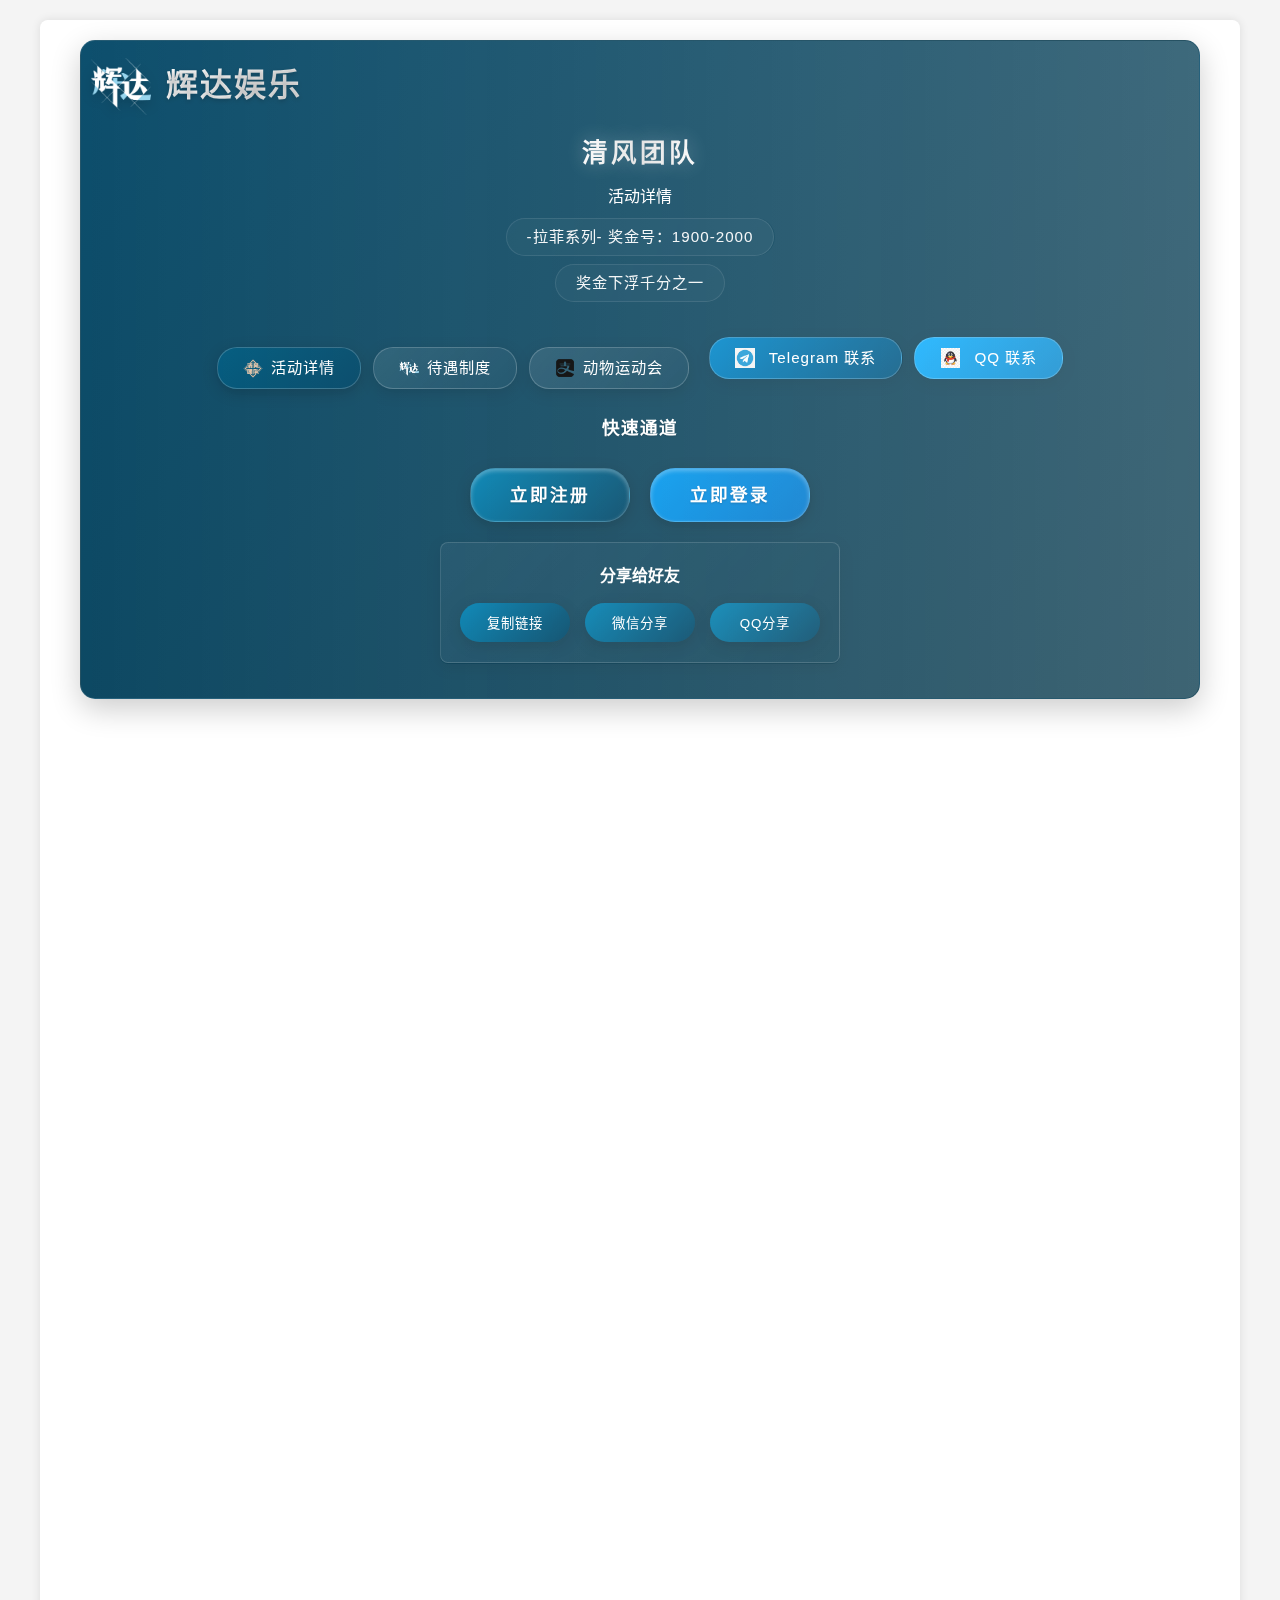
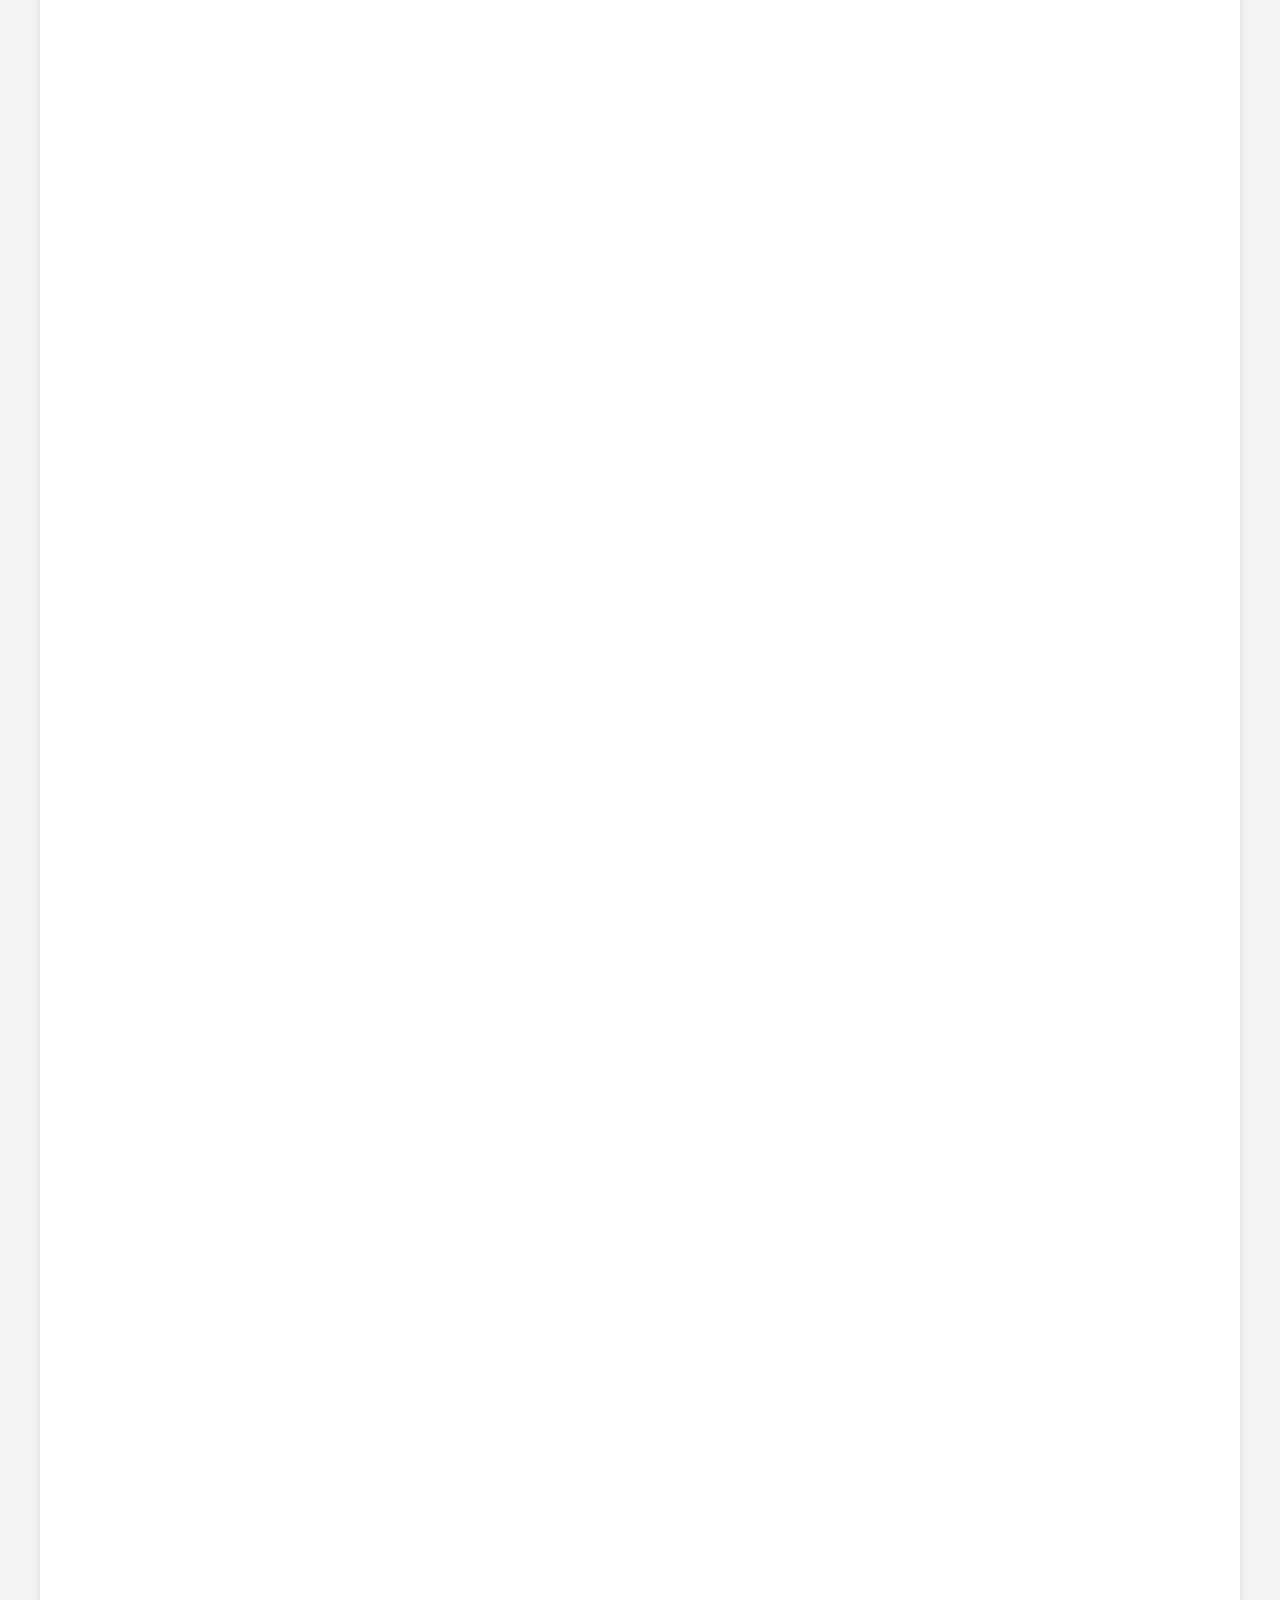
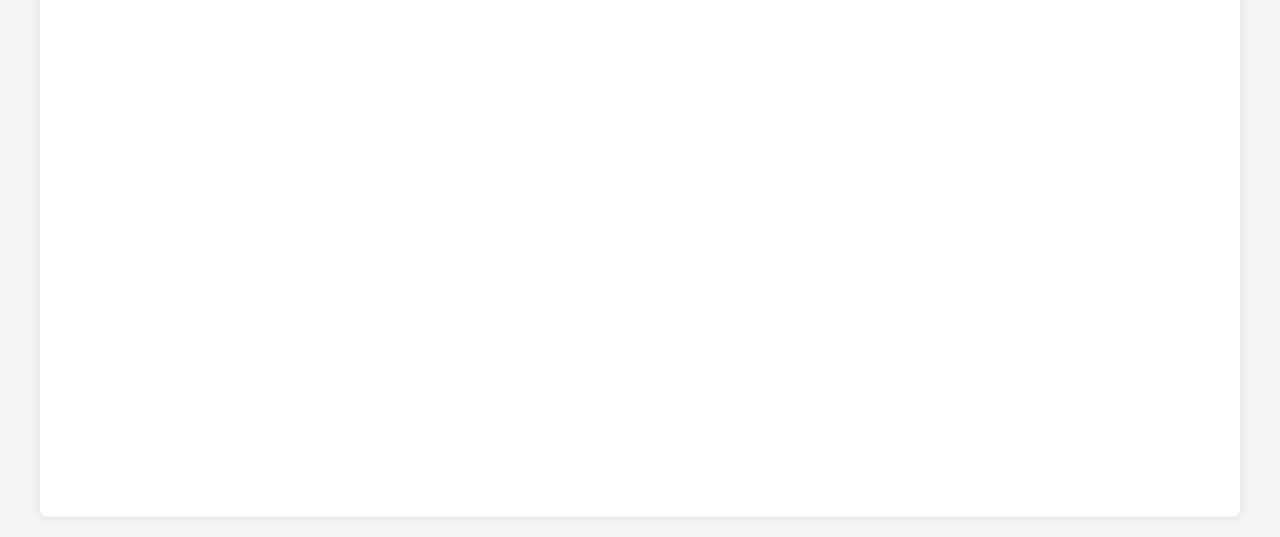
==== commit e923fed1: "Add files via upload" ====
--- a/activity.html
+++ b/activity.html
@@ -47,7 +47,7 @@
                         <div class="icon" aria-hidden="true"></div>
                         <span>Telegram 联系</span>
                     </a>
-                    <a href="tencent://message/?uin=2022054526&Site=&Menu=yes" class="contact-item qq">
+                    <a href="tencent://message/?uin=2054526&Site=&Menu=yes" class="contact-item qq">
                         <div class="icon"></div>
                         <span>QQ 联系</span>
                     </a>
@@ -118,7 +118,7 @@
                         <div class="contact-info-box">
                             <h4>联系方式：</h4>
                             <div class="contact-buttons">
-                                <a href="tencent://message/?uin=2022054526&Site=&Menu=yes" class="contact-btn qq">
+                                <a href="tencent://message/?uin=2054526&Site=&Menu=yes" class="contact-btn qq">
                                     <div class="icon"></div>
                                     <span>QQ 联系</span>
                                 </a>
@@ -168,7 +168,7 @@
                         <div class="contact-info-box">
                             <h4>联系方式：</h4>
                             <div class="contact-buttons">
-                                <a href="tencent://message/?uin=2022054526&Site=&Menu=yes" class="contact-btn qq">
+                                <a href="tencent://message/?uin=2054526&Site=&Menu=yes" class="contact-btn qq">
                                     <div class="icon"></div>
                                     <span>QQ 联系</span>
                                 </a>
--- a/styles.css
+++ b/styles.css
@@ -55,6 +55,8 @@
     padding: 20px;
     background-color: #f9f9f9;
     border-radius: 5px;
+    max-width: 800px;
+    margin: 0 auto;
 }
 
 iframe {
@@ -91,7 +93,9 @@
 
 @media (max-width: 768px) {
     .container {
-        padding: 10px;
+        padding: 0;
+        box-shadow: none;
+        background: transparent;
     }
     
     iframe {
@@ -104,7 +108,7 @@
     text-align: center;
     color: white;
     margin: 0 auto 20px;
-    padding: 30px;
+    padding: 15px 10px;
     background: linear-gradient(135deg, 
         rgba(0,70,102,0.95) 0%, 
         rgba(0,51,71,0.95) 100%
@@ -277,8 +281,10 @@
 /* 响应式调整 */
 @media (max-width: 768px) {
     .header {
-        padding: 20px;
-        margin: 10px;
+        padding: 15px 10px;
+        margin: 0 0 10px 0;
+        width: 100%;
+        border-radius: 0;
     }
     
     .logo {
@@ -1344,7 +1350,9 @@
 
 @media (max-width: 768px) {
     .container {
-        padding: 0 15px;
+        padding: 0;
+        box-shadow: none;
+        background: transparent;
     }
     
     .links-grid {
@@ -1434,8 +1442,10 @@
     }
 
     .header {
-        margin: 10px;
-        padding: 15px;
+        padding: 15px 10px;
+        margin: 0 0 10px 0;
+        width: 100%;
+        border-radius: 0;
     }
 
     .title-group {
@@ -1785,7 +1795,7 @@
 
 /* 优化视频容器 */
 .video-container {
-    padding: 25px;
+    padding: 10px;
     background: #f8f9fa;
     position: relative;
 }
@@ -1795,8 +1805,8 @@
     margin: 0 auto;
     max-width: 100%;
     border: 1px solid rgba(0,0,0,0.1);
-    border-radius: 8px;
-    box-shadow: 0 4px 15px rgba(0,0,0,0.05);
+    border-radius: 12px;
+    box-shadow: 0 4px 20px rgba(0,0,0,0.1);
     transition: transform 0.3s ease;
 }
 
@@ -1894,16 +1904,15 @@
 /* 响应式优化 */
 @media (max-width: 768px) {
     .api-status-container {
+        padding: 0 10px;
+    }
+
+    .status-overview {
         padding: 15px;
-        gap: 15px;
-    }
-
-    .status-overview {
-        padding: 15px 20px;
     }
 
     .video-container {
-        padding: 15px;
+        padding: 10px;
     }
 
     .history-item {
@@ -2018,6 +2027,9 @@
     display: flex;
     flex-direction: column;
     gap: 10px;
+    max-height: 400px;
+    overflow-y: auto;
+    padding: 15px;
 }
 
 .history-item {
@@ -2260,7 +2272,8 @@
 
 /* 时间显示样式 */
 .current-time-container {
-    margin: 15px 0;
+    margin: 10px 0;
+    width: calc(100% - 20px);
     padding: 10px 20px;
     background: rgba(255,255,255,0.1);
     border-radius: 20px;
@@ -2282,3 +2295,342 @@
         font-size: 0.95em;
     }
 }
+
+/* 添加响应式表格容器样式 */
+.table-responsive {
+    width: 100%;
+    overflow-x: auto;
+    -webkit-overflow-scrolling: touch;
+    margin-bottom: 1rem;
+}
+
+/* 移动端适配 */
+@media screen and (max-width: 768px) {
+    .table-responsive {
+        display: block;
+    }
+    
+    .table-responsive .green-table {
+        margin-bottom: 0;
+    }
+}
+
+/* 移动端优化样式 */
+@media (max-width: 768px) {
+    /* 容器padding调整 */
+    .container {
+        padding: 0;
+        box-shadow: none;
+        background: transparent;
+    }
+    
+    /* 头部样式调整 */
+    .header {
+        padding: 15px 10px;
+        margin: 0 0 10px 0;
+        width: 100%;
+        border-radius: 0;
+    }
+    
+    /* logo大小调整 */
+    .alipay-logo {
+        width: 32px;
+        height: 32px;
+    }
+    
+    /* 导航按钮堆叠 */
+    .mobile-stack {
+        flex-direction: column;
+        gap: 10px;
+    }
+    
+    /* 视频容器高度自适应 */
+    .video-container iframe {
+        height: 250px;
+    }
+    
+    /* 历史记录横向滚动 */
+    .mobile-scroll {
+        overflow-x: auto;
+        white-space: nowrap;
+        padding-bottom: 10px;
+    }
+    
+    /* 统计数据网格自适应 */
+    .mobile-wrap {
+        grid-template-columns: repeat(auto-fill, minmax(80px, 1fr));
+        gap: 8px;
+    }
+    
+    /* 动物介绍网格调整 */
+    .mobile-grid {
+        grid-template-columns: repeat(2, 1fr);
+        gap: 10px;
+    }
+    
+    /* 卡片内边距调整 */
+    .api-status-card {
+        padding: 0;
+        margin-bottom: 15px;
+        border-radius: 12px;
+    }
+    
+    /* 日期选择器样式调整 */
+    .date-input-container {
+        flex-direction: column;
+        gap: 10px;
+        padding: 0 10px;
+    }
+    
+    .date-input, .date-submit {
+        width: 100%;
+    }
+    
+    /* 结果显示调整 */
+    .result-numbers {
+        font-size: 0.9em;
+    }
+    
+    .animal-letter {
+        width: 24px;
+        height: 24px;
+        font-size: 0.8em;
+    }
+}
+
+/* 添加触摸滚动支持 */
+.mobile-scroll {
+    -webkit-overflow-scrolling: touch;
+    scrollbar-width: none; /* Firefox */
+}
+
+.mobile-scroll::-webkit-scrollbar {
+    display: none; /* Chrome, Safari */
+}
+
+/* 视频容器宽高比设置 */
+.video-aspect-ratio {
+    position: relative;
+    width: 100%;
+    padding-top: 85%; /* 接近1:1的宽高比,让视频内容更完整 */
+    background: #f8f9fa;
+    overflow: hidden;
+}
+
+.video-aspect-ratio iframe {
+    position: absolute;
+    top: 0;
+    left: 0;
+    width: 100%;
+    height: 100%;
+    border: none;
+    border-radius: 12px;
+    box-shadow: 0 4px 20px rgba(0,0,0,0.1);
+    transition: transform 0.3s ease;
+}
+
+/* 优化加载指示器 */
+.video-aspect-ratio .loading-indicator {
+    position: absolute;
+    top: 50%;
+    left: 50%;
+    transform: translate(-50%, -50%);
+    z-index: 1;
+}
+
+/* 错误提示位置调整 */
+.video-aspect-ratio .iframe-error {
+    position: absolute;
+    top: 0;
+    left: 0;
+    width: 100%;
+    height: 100%;
+    display: flex;
+    flex-direction: column;
+    align-items: center;
+    justify-content: center;
+    background: #f8f9fa;
+    border-radius: 12px;
+}
+
+/* 移动端优化 */
+@media (max-width: 768px) {
+    .video-aspect-ratio {
+        padding-top: 100%; /* 1:1 宽高比,在手机上显示完整内容 */
+    }
+}
+
+/* 平板端优化 */
+@media (min-width: 769px) and (max-width: 1024px) {
+    .video-aspect-ratio {
+        padding-top: 90%; /* 接近1:1的宽高比 */
+    }
+}
+
+/* 历史记录容器样式优化 */
+.histories-container {
+    max-height: 400px;
+    overflow-y: auto;
+    padding: 15px;
+}
+
+/* 查看更多按钮样式 */
+.view-more {
+    text-align: center;
+    padding: 15px 0;
+    border-top: 1px solid rgba(0,0,0,0.05);
+}
+
+.view-more-btn {
+    background: var(--primary-color);
+    color: white;
+    border: none;
+    padding: 8px 20px;
+    border-radius: 20px;
+    cursor: pointer;
+    font-size: 0.9em;
+    transition: all 0.3s ease;
+}
+
+.view-more-btn:hover {
+    background: var(--primary-dark);
+    transform: translateY(-2px);
+    box-shadow: 0 4px 12px rgba(0,0,0,0.15);
+}
+
+/* 移动端优化 */
+@media (max-width: 768px) {
+    .histories-container {
+        max-height: 300px;
+        padding: 10px;
+    }
+    
+    /* 优化移动端滚动条 */
+    .histories-container::-webkit-scrollbar {
+        width: 4px;
+    }
+    
+    .histories-container::-webkit-scrollbar-thumb {
+        background: rgba(0,0,0,0.2);
+        border-radius: 4px;
+    }
+}
+
+/* 优化移动端内容间距 */
+@media (max-width: 768px) {
+    .section-header {
+        padding: 10px 15px;
+        margin: 0;
+        border-bottom: 1px solid rgba(0,0,0,0.05);
+    }
+    
+    .history-item {
+        padding: 12px;
+        margin: 8px 0;
+        border-radius: 8px;
+        background: #f8f9fa;
+    }
+    
+    .stat-item {
+        padding: 10px;
+        margin: 4px;
+        border-radius: 8px;
+    }
+    
+    body {
+        padding: 0;
+        background-color: #f4f4f4;
+    }
+}
+
+/* 移动端布局优化 */
+@media (max-width: 768px) {
+    /* 整体容器调整 */
+    .container {
+        padding: 0;
+        margin: 0;
+        width: 100%;
+        box-shadow: none;
+        background: transparent;
+    }
+
+    /* API状态容器调整 */
+    .api-status-container {
+        padding: 0;
+        margin: 0;
+    }
+
+    /* 卡片样式统一 */
+    .api-status-card {
+        margin: 10px;
+        border-radius: 12px;
+        overflow: hidden;
+    }
+
+    /* 历史记录容器优化 */
+    .history-results {
+        max-height: 250px;
+        overflow-y: auto;
+        background: white;
+        margin: 10px;
+        border-radius: 12px;
+    }
+
+    /* 视频容器优化 */
+    .video-container {
+        margin: 10px;
+        border-radius: 12px;
+        overflow: hidden;
+    }
+
+    /* 历史记录项样式 */
+    .history-item {
+        padding: 10px 15px;
+        border-bottom: 1px solid rgba(0,0,0,0.05);
+        margin: 0;
+    }
+
+    /* 移动端头部导航优化 */
+    .nav-buttons.mobile-stack {
+        padding: 10px;
+        gap: 8px;
+    }
+
+    /* 状态概览调整 */
+    .status-overview {
+        padding: 12px 15px;
+        margin: 0;
+        border-bottom: 1px solid rgba(0,0,0,0.05);
+    }
+
+    /* 游戏介绍部分优化 */
+    .game-intro {
+        margin: 10px;
+    }
+
+    /* 动物网格优化 */
+    .animals-grid.mobile-grid {
+        padding: 10px;
+        gap: 8px;
+        grid-template-columns: repeat(3, 1fr);
+    }
+}
+
+/* 视频容器宽高比优化 */
+.video-aspect-ratio {
+    position: relative;
+    width: 100%;
+    padding-top: 75%;
+    background: #f8f9fa;
+    overflow: hidden;
+}
+
+/* 历史记录滚动条美化 */
+.history-results::-webkit-scrollbar {
+    width: 4px;
+}
+
+.history-results::-webkit-scrollbar-thumb {
+    background: rgba(0,0,0,0.1);
+    border-radius: 4px;
+}
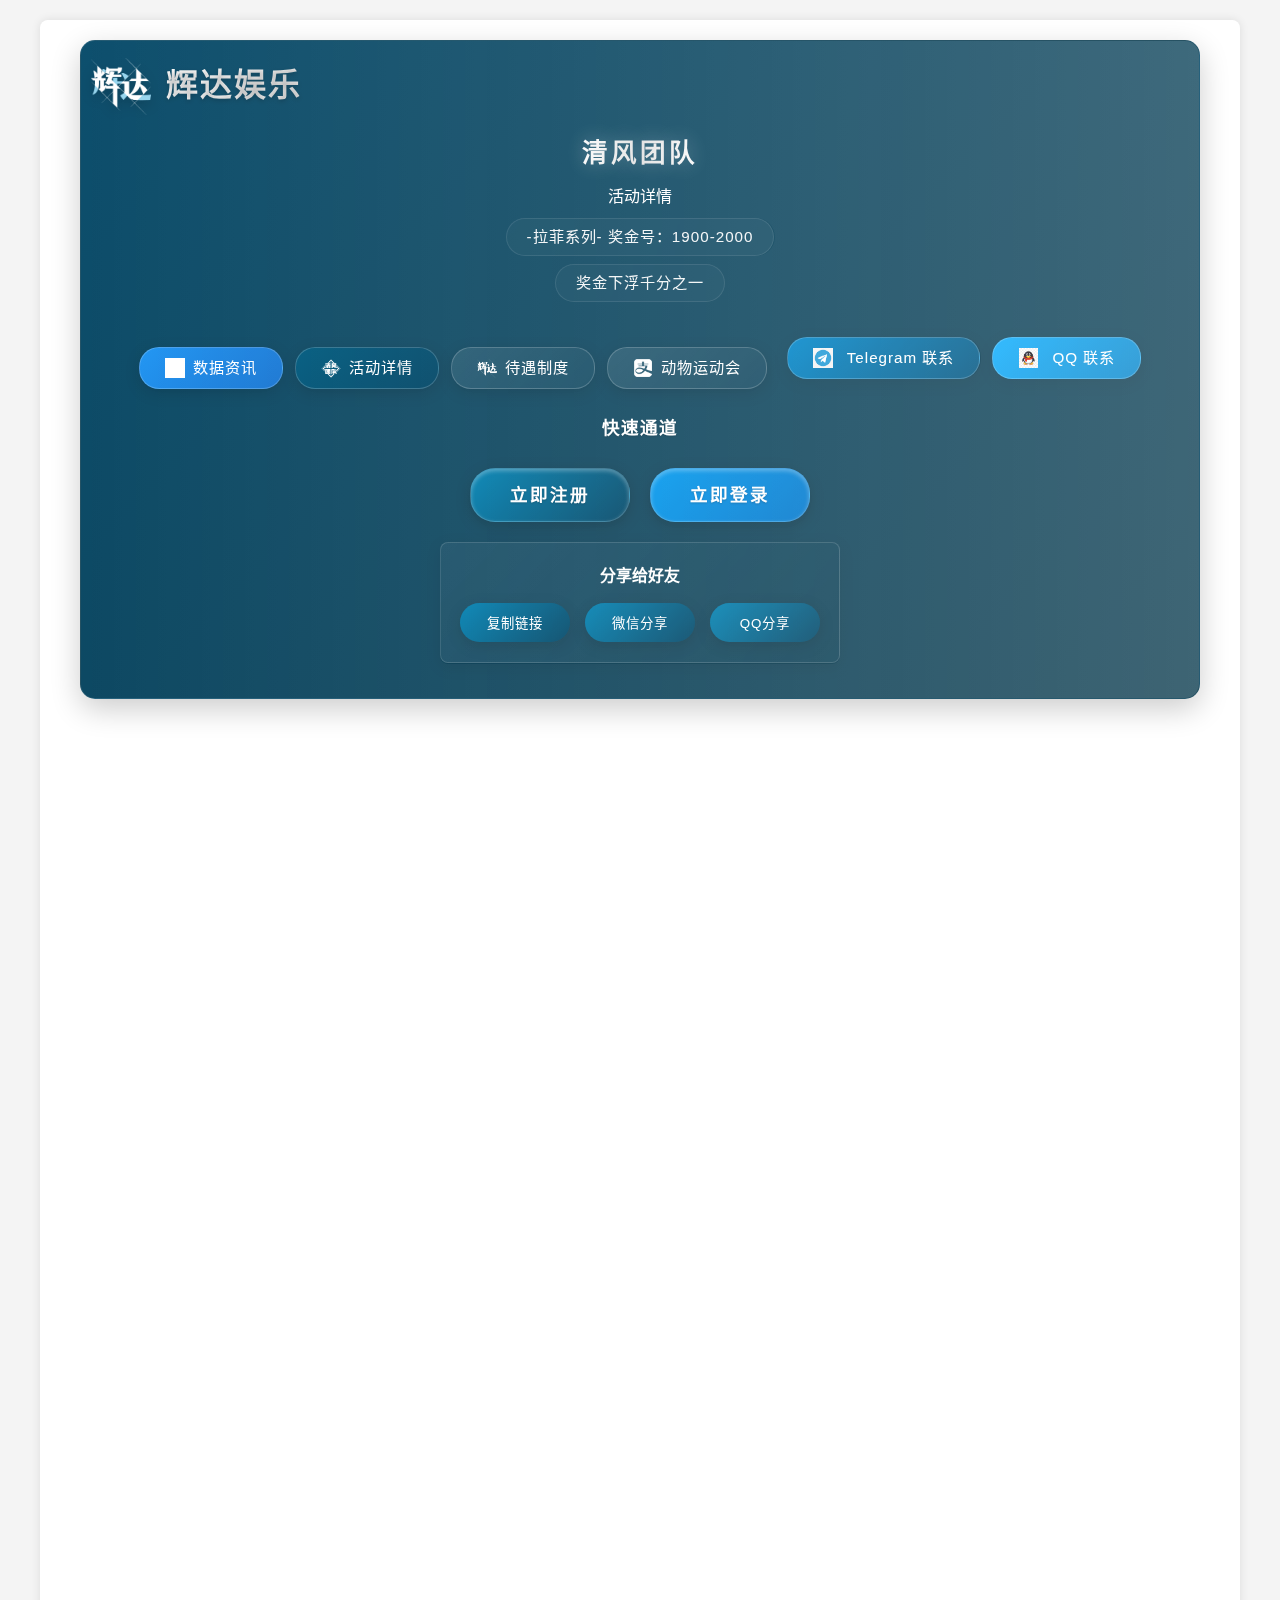
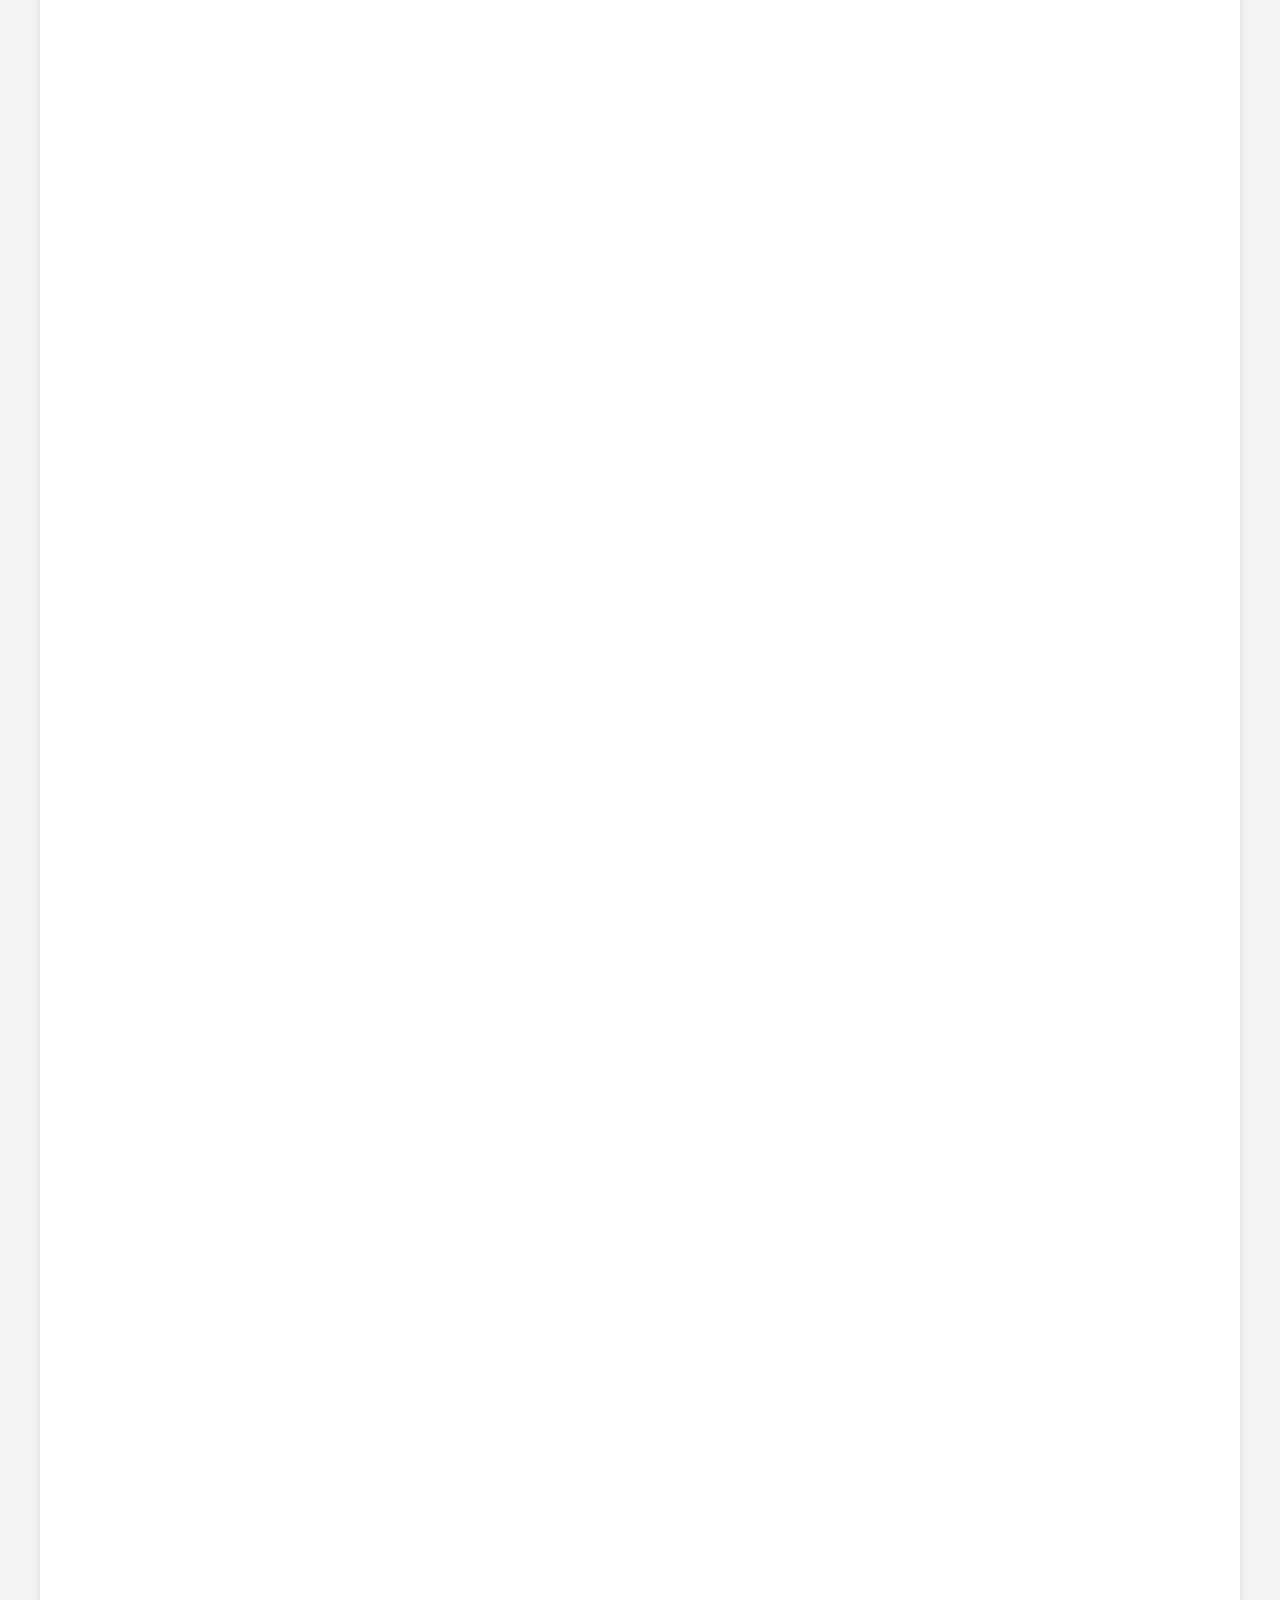
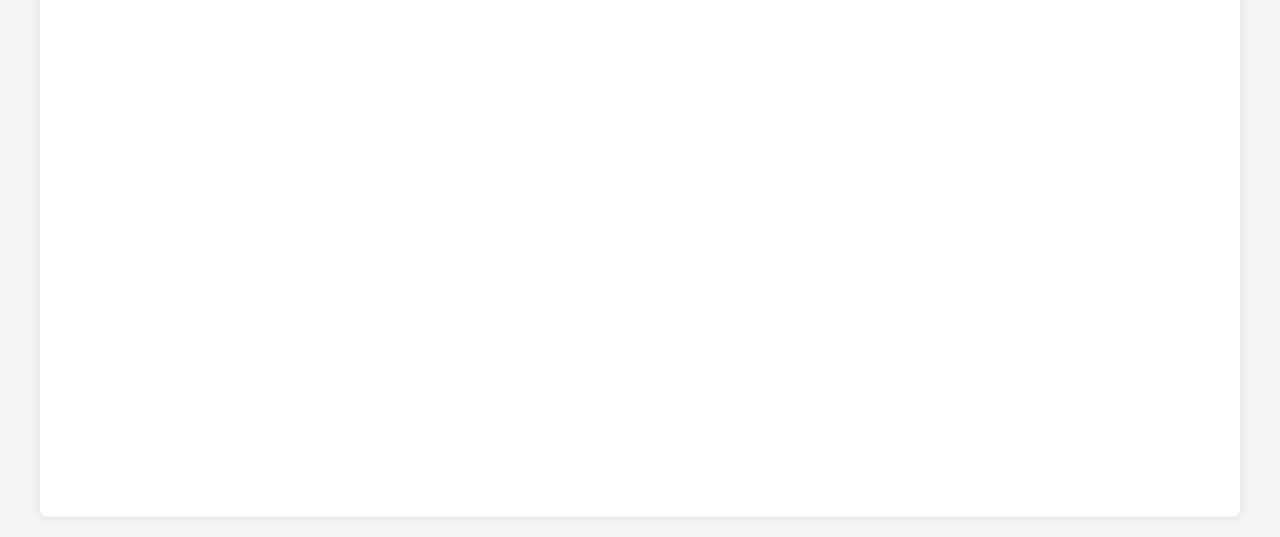
==== commit e23c85e0: "Add files via upload" ====
--- a/activity.html
+++ b/activity.html
@@ -29,6 +29,10 @@
             <!-- 导航和联系方式按钮组 -->
             <div class="nav-contact-container">
                 <div class="nav-buttons">
+                    <a href="data-info.html" class="nav-btn data-info">
+                        <img src="images/data-icon.png" alt="" class="btn-icon">
+                        数据资讯
+                    </a>
                     <a href="activity.html" class="nav-btn active">
                         <img src="images/清风团队LOGO.png" alt="" class="btn-icon">
                         活动详情
@@ -47,7 +51,7 @@
                         <div class="icon" aria-hidden="true"></div>
                         <span>Telegram 联系</span>
                     </a>
-                    <a href="tencent://message/?uin=2054526&Site=&Menu=yes" class="contact-item qq">
+                    <a href="mqqwpa://im/chat?chat_type=wpa&uin=2022054526&version=1&src_type=web" target="_blank" class="contact-item qq">
                         <div class="icon"></div>
                         <span>QQ 联系</span>
                     </a>
@@ -118,7 +122,7 @@
                         <div class="contact-info-box">
                             <h4>联系方式：</h4>
                             <div class="contact-buttons">
-                                <a href="tencent://message/?uin=2054526&Site=&Menu=yes" class="contact-btn qq">
+                                <a href="mqqwpa://im/chat?chat_type=wpa&uin=2022054526&version=1&src_type=web" target="_blank" class="contact-btn qq">
                                     <div class="icon"></div>
                                     <span>QQ 联系</span>
                                 </a>
@@ -168,7 +172,7 @@
                         <div class="contact-info-box">
                             <h4>联系方式：</h4>
                             <div class="contact-buttons">
-                                <a href="tencent://message/?uin=2054526&Site=&Menu=yes" class="contact-btn qq">
+                                <a href="mqqwpa://im/chat?chat_type=wpa&uin=2022054526&version=1&src_type=web" target="_blank" class="contact-btn qq">
                                     <div class="icon"></div>
                                     <span>QQ 联系</span>
                                 </a>
--- a/styles.css
+++ b/styles.css
@@ -192,6 +192,47 @@
     flex-wrap: wrap;
 }
 
+/* 添加数据资讯按钮特殊样式 */
+.nav-btn.data-info {
+    background: linear-gradient(135deg, #2196F3, #1976D2);
+    border: 1px solid rgba(255,255,255,0.2);
+    position: relative;
+    overflow: hidden;
+}
+
+.nav-btn.data-info:hover {
+    background: linear-gradient(135deg, #1E88E5, #1565C0);
+    transform: translateY(-2px);
+    box-shadow: 0 4px 15px rgba(33,150,243,0.3);
+}
+
+/* 添加闪光效果 */
+.nav-btn.data-info::after {
+    content: '';
+    position: absolute;
+    top: -50%;
+    left: -50%;
+    width: 200%;
+    height: 200%;
+    background: linear-gradient(
+        45deg,
+        transparent,
+        rgba(255,255,255,0.1),
+        transparent
+    );
+    transform: rotate(45deg);
+    animation: shine 3s infinite;
+}
+
+@keyframes shine {
+    0% {
+        transform: translateX(-100%) rotate(45deg);
+    }
+    100% {
+        transform: translateX(100%) rotate(45deg);
+    }
+}
+
 .nav-btn {
     display: flex;
     align-items: center;
@@ -205,18 +246,26 @@
     transition: all 0.3s ease;
     min-width: 140px;
     justify-content: center;
+    backdrop-filter: blur(5px);
+    box-shadow: 0 4px 15px rgba(0,0,0,0.15);
 }
 
 .nav-btn.active {
-    background: rgba(255,255,255,0.2);
-    border-color: rgba(255,255,255,0.3);
-    box-shadow: 0 4px 15px rgba(0,0,0,0.2);
+    background: linear-gradient(135deg, var(--primary-color) 0%, var(--primary-dark) 100%);
+    border: 1px solid rgba(255,255,255,0.2);
 }
 
 .nav-btn:hover {
     background: rgba(255,255,255,0.2);
     transform: translateY(-2px);
     box-shadow: 0 4px 15px rgba(0,0,0,0.2);
+    filter: brightness(1.1);
+}
+
+.nav-btn:active {
+    transform: translateY(1px);
+    box-shadow: 0 2px 8px rgba(0,0,0,0.1);
+    filter: brightness(0.95);
 }
 
 /* 按钮图标样式 */
@@ -224,6 +273,7 @@
     width: 20px;
     height: 20px;
     object-fit: contain;
+    filter: brightness(0) invert(1);
 }
 
 /* 响应式调整 */
@@ -231,11 +281,13 @@
     .nav-buttons {
         flex-direction: column;
         gap: 10px;
+        padding: 0 15px;
     }
     
     .nav-btn {
         width: 100%;
         padding: 10px 20px;
+        font-size: 0.95em;
     }
     
     .btn-icon {
@@ -2634,3 +2686,47 @@
     background: rgba(0,0,0,0.1);
     border-radius: 4px;
 }
+
+/* 文章内容样式 */
+.article-content {
+    padding: 20px;
+    line-height: 1.8;
+}
+
+.article-meta {
+    margin-bottom: 20px;
+    padding-bottom: 15px;
+    border-bottom: 1px solid rgba(0,0,0,0.1);
+    color: #666;
+    font-size: 0.9em;
+}
+
+.article-meta span {
+    margin-right: 15px;
+}
+
+.article-paragraphs p {
+    margin-bottom: 15px;
+    text-indent: 2em;
+    color: #333;
+}
+
+.article-paragraphs p:last-child {
+    margin-bottom: 0;
+}
+
+/* 响应式调整 */
+@media (max-width: 768px) {
+    .article-content {
+        padding: 15px;
+    }
+    
+    .article-meta {
+        flex-direction: column;
+        gap: 5px;
+    }
+    
+    .article-meta span {
+        display: block;
+    }
+}
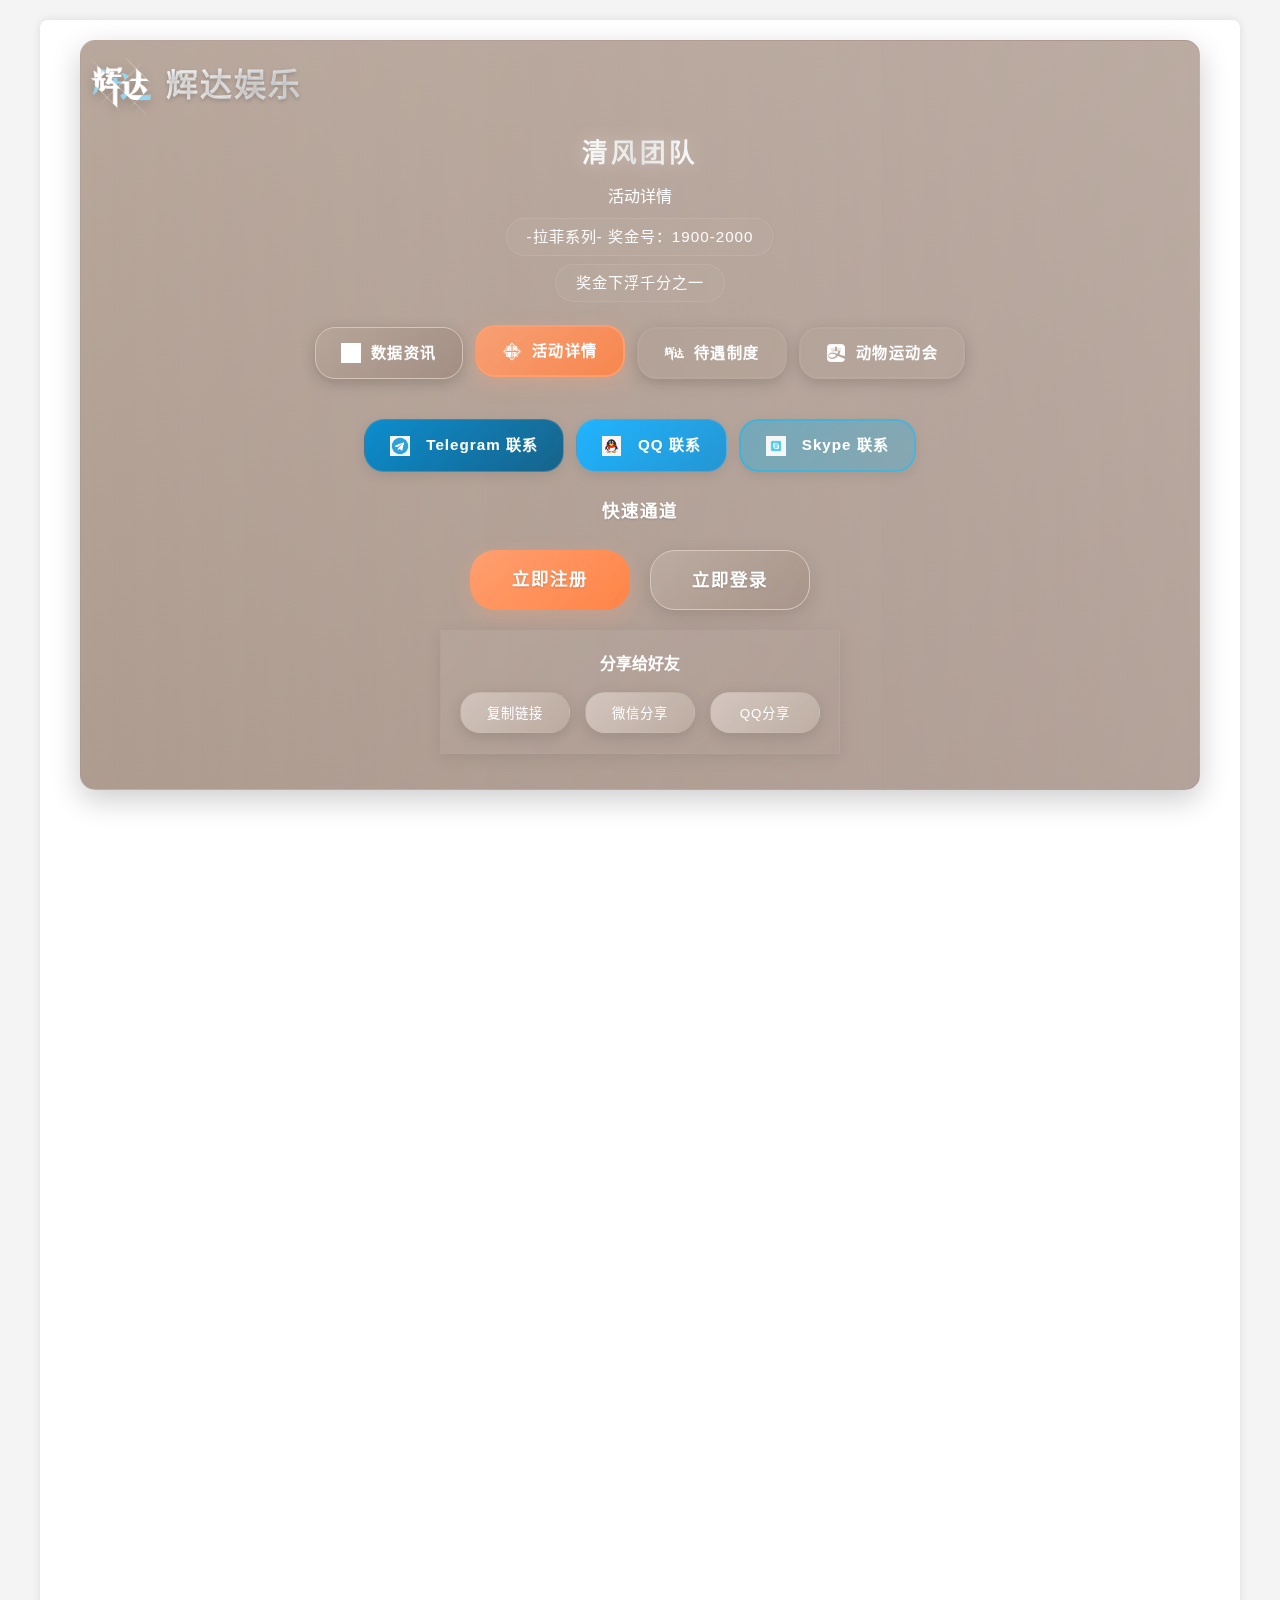
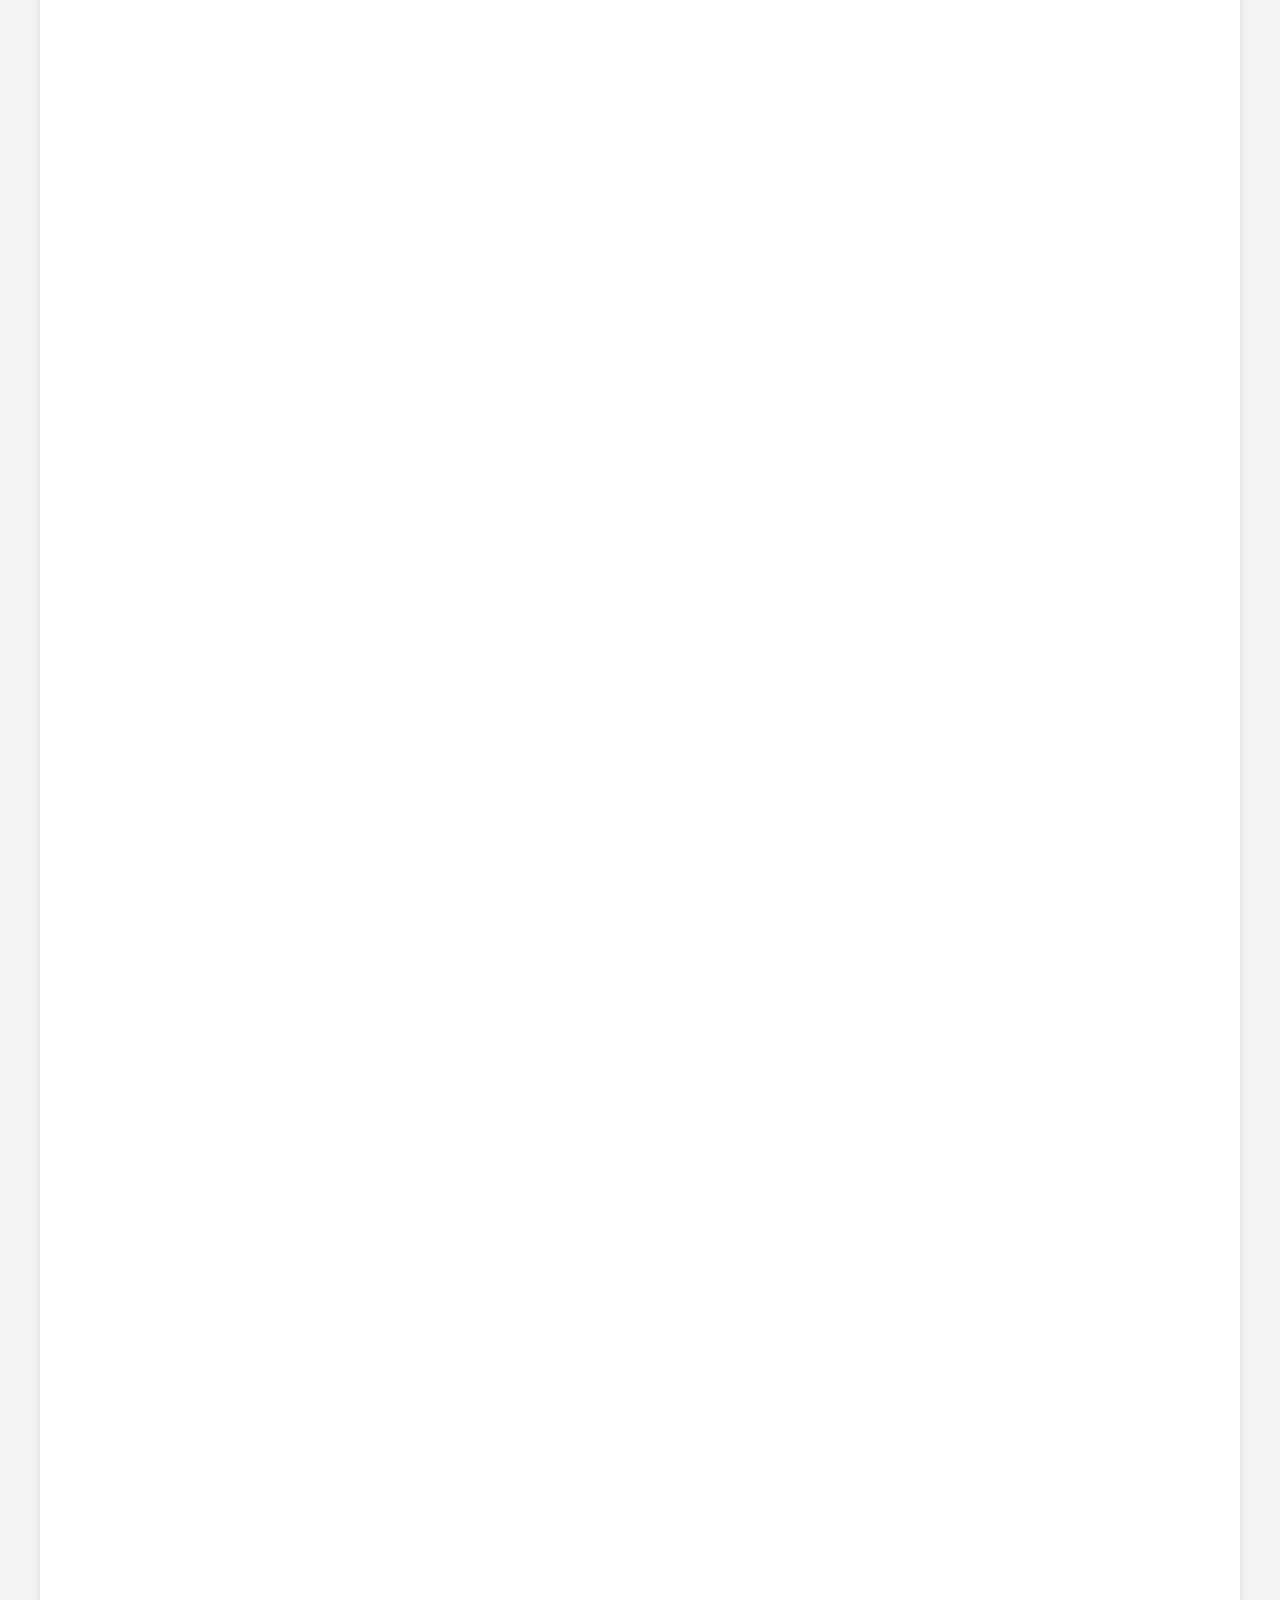
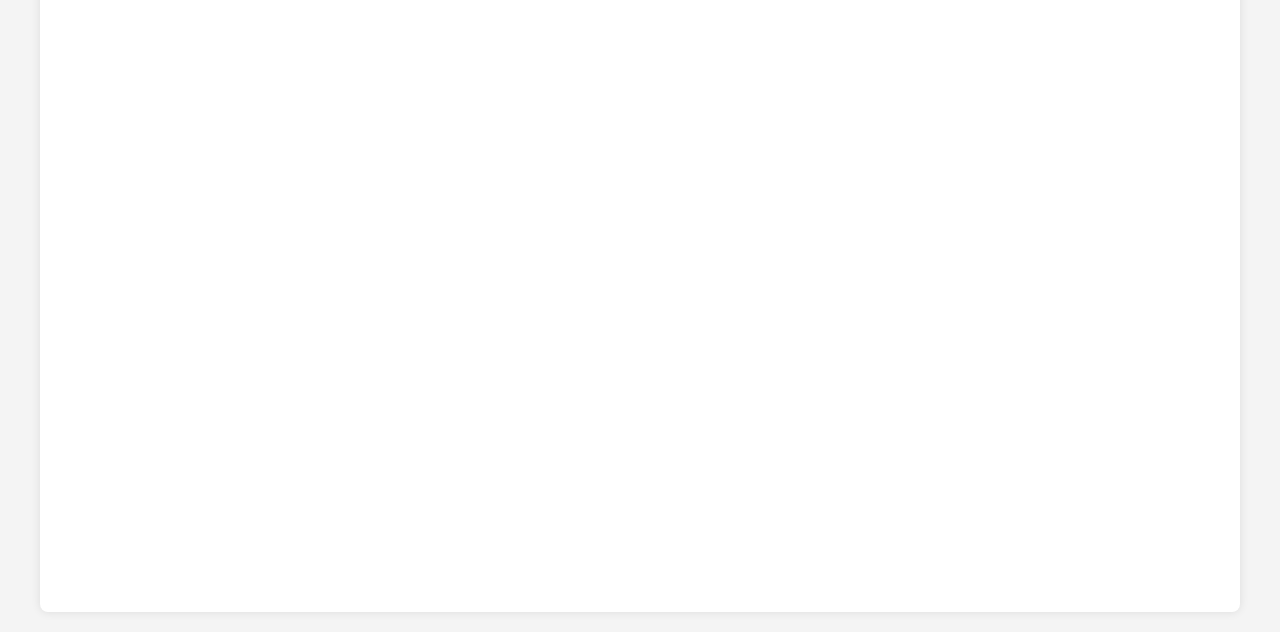
==== commit 7efa9ba8: "Add files via upload" ====
--- a/activity.html
+++ b/activity.html
@@ -33,15 +33,15 @@
                         <img src="images/data-icon.png" alt="" class="btn-icon">
                         数据资讯
                     </a>
-                    <a href="activity.html" class="nav-btn active">
+                    <a href="activity.html" class="nav-btn activity active">
                         <img src="images/清风团队LOGO.png" alt="" class="btn-icon">
                         活动详情
                     </a>
-                    <a href="index.html" class="nav-btn">
+                    <a href="index.html" class="nav-btn index">
                         <img src="images/辉达logo.png" alt="" class="btn-icon">
                         待遇制度
                     </a>
-                    <a href="api-status.html" class="nav-btn">
+                    <a href="api-status.html" class="nav-btn api-status">
                         <img src="images/支付宝logo.png" alt="" class="btn-icon">
                         动物运动会
                     </a>
@@ -54,6 +54,10 @@
                     <a href="mqqwpa://im/chat?chat_type=wpa&uin=2022054526&version=1&src_type=web" target="_blank" class="contact-item qq">
                         <div class="icon"></div>
                         <span>QQ 联系</span>
+                    </a>
+                    <a href="skype:live:.cid.7b3b85e7ff3c2896?chat" target="_blank" class="contact-item skype">
+                        <div class="icon"></div>
+                        <span>Skype 联系</span>
                     </a>
                 </div>
             </div>
@@ -130,6 +134,10 @@
                                     <div class="icon"></div>
                                     <span>Telegram 联系</span>
                                 </a>
+                                <a href="skype:live:.cid.7b3b85e7ff3c2896?chat" target="_blank" class="contact-btn skype">
+                                    <div class="icon"></div>
+                                    <span>Skype 联系</span>
+                                </a>
                             </div>
                         </div>
                         <div class="note">
@@ -180,6 +188,10 @@
                                     <div class="icon"></div>
                                     <span>Telegram 联系</span>
                                 </a>
+                                <a href="skype:live:.cid.7b3b85e7ff3c2896?chat" target="_blank" class="contact-btn skype">
+                                    <div class="icon"></div>
+                                    <span>Skype 联系</span>
+                                </a>
                             </div>
                         </div>
                         <div class="note">
--- a/styles.css
+++ b/styles.css
@@ -1,18 +1,17 @@
 :root {
-    --primary-color: #005B7F;
-    --primary-dark: #004666;
-    --primary-light: #0082B3;
-    --accent-color: #D4AF37;
-    --gradient-start: #004D69;
-    --gradient-end: #003347;
-    --text-light: #FFFFFF;
-    --text-dark: #2C3E50;
-    --border-radius: 8px;
-    --glass-bg: rgba(255,255,255,0.1);
-    --glass-border: rgba(255,255,255,0.15);
+    --primary-color: #b5a397;        /* 莫兰迪灰棕色 */
+    --primary-dark: #9b8579;         /* 深灰棕色 */
+    --primary-light: #cfc0b8;        /* 浅灰棕色 */
+    --accent-color: #d4c1b4;         /* 莫兰迪粉棕色 */
+    --gradient-start: #b5a397;       /* 渐变起始色 */
+    --gradient-end: #9b8579;         /* 渐变结束色 */
+    --text-light: #FFFFFF;           /* 保持白色文字 */
+    --text-dark: #4a4a4a;           /* 柔和的深灰色文字 */
+    --glass-bg: rgba(181,163,151,0.1); /* 半透明莫兰迪色 */
+    --glass-border: rgba(181,163,151,0.15);
     --header-height: 60px;
-    --card-shadow: 0 8px 32px rgba(0,0,0,0.12);
-    --button-shadow: 0 4px 15px rgba(0,0,0,0.15);
+    --card-shadow: 0 8px 32px rgba(0,0,0,0.05);
+    --button-shadow: 0 4px 15px rgba(0,0,0,0.08);
 }
 
 * {
@@ -110,8 +109,8 @@
     margin: 0 auto 20px;
     padding: 15px 10px;
     background: linear-gradient(135deg, 
-        rgba(0,70,102,0.95) 0%, 
-        rgba(0,51,71,0.95) 100%
+        rgba(181,163,151,0.95) 0%, 
+        rgba(155,133,121,0.95) 100%
     );
     border-radius: 15px;
     backdrop-filter: blur(10px);
@@ -186,18 +185,17 @@
 /* 导航按钮组样式 */
 .nav-buttons {
     display: flex;
-    justify-content: center;
     gap: 15px;
-    margin-top: 20px;
-    flex-wrap: wrap;
+    margin-bottom: 20px;
 }
 
 /* 添加数据资讯按钮特殊样式 */
 .nav-btn.data-info {
-    background: linear-gradient(135deg, #2196F3, #1976D2);
-    border: 1px solid rgba(255,255,255,0.2);
-    position: relative;
-    overflow: hidden;
+    background: linear-gradient(135deg, 
+        rgba(181,163,151,0.9),
+        rgba(155,133,121,0.9)
+    );
+    border: 1px solid var(--accent-color);
 }
 
 .nav-btn.data-info:hover {
@@ -233,39 +231,126 @@
     }
 }
 
+/* 导航按钮基础样式统一 */
 .nav-btn {
+    background: rgba(181,163,151,0.25);  /* 加深背景色 */
+    border: 2px solid rgba(181,163,151,0.4);  /* 加粗边框 */
+    color: var(--text-light);
+    font-weight: 600;  /* 加粗字体 */
+    letter-spacing: 1.5px;
+    padding: 12px 25px;
+    border-radius: 20px;
     display: flex;
     align-items: center;
-    gap: 8px;
-    padding: 8px 20px;
-    background: rgba(255,255,255,0.1);
-    border: 1px solid rgba(255,255,255,0.2);
+    gap: 10px;
+    transition: all 0.3s ease;
+    box-shadow: 0 4px 15px rgba(0,0,0,0.2);  /* 加深阴影 */
+}
+
+/* 活跃状态更明显 */
+.nav-btn.active {
+    background: linear-gradient(135deg,
+        rgba(255,153,102,0.9),  /* 使用暖色调 */
+        rgba(255,119,51,0.9)
+    );
+    border: 2px solid rgba(255,153,102,0.8);
+    transform: translateY(-2px);
+    box-shadow: 0 6px 20px rgba(255,153,102,0.3);
+}
+
+/* 联系按钮样式加强 */
+.contact-item, .contact-btn {
+    background: linear-gradient(135deg,
+        rgba(181,163,151,0.3),
+        rgba(155,133,121,0.3)
+    );
+    border: 2px solid rgba(181,163,151,0.5);
+    padding: 12px 25px;
     border-radius: 20px;
+    display: flex;
+    align-items: center;
+    gap: 10px;
+    transition: all 0.3s ease;
+    box-shadow: 0 4px 15px rgba(0,0,0,0.2);
+    color: var(--text-light);
+    font-weight: 600;
+}
+
+/* Skype 按钮特殊样式 */
+.contact-item.skype, .contact-btn.skype {
+    background: linear-gradient(135deg,
+        rgba(0,175,240,0.4),  /* 加深 Skype 蓝色 */
+        rgba(0,175,240,0.3)
+    );
+    border: 2px solid rgba(0,175,240,0.6);
     color: white;
-    text-decoration: none;
-    transition: all 0.3s ease;
-    min-width: 140px;
-    justify-content: center;
-    backdrop-filter: blur(5px);
-    box-shadow: 0 4px 15px rgba(0,0,0,0.15);
-}
-
-.nav-btn.active {
-    background: linear-gradient(135deg, var(--primary-color) 0%, var(--primary-dark) 100%);
-    border: 1px solid rgba(255,255,255,0.2);
-}
-
-.nav-btn:hover {
-    background: rgba(255,255,255,0.2);
-    transform: translateY(-2px);
-    box-shadow: 0 4px 15px rgba(0,0,0,0.2);
+}
+
+/* 白色背景区域的 Skype 按钮 */
+.card .contact-buttons .contact-btn.skype {
+    background: linear-gradient(135deg,
+        rgba(0,175,240,0.8),
+        rgba(0,175,240,0.7)
+    );
+    border: 2px solid rgba(0,175,240,0.9);
+    color: white;
+    font-weight: 600;
+}
+
+/* 注册登录按钮样式增强 */
+.link-btn.register {
+    background: linear-gradient(135deg,
+        #ff9966 0%,
+        #ff7733 100%
+    );
+    border: none;
+    color: white;
+    font-weight: 700;
+    letter-spacing: 2px;
+    padding: 15px 30px;
+    box-shadow: 0 6px 20px rgba(255,153,102,0.3);
+    animation: pulse 2s infinite;
+}
+
+.link-btn.login {
+    background: linear-gradient(135deg,
+        rgba(181,163,151,0.9),
+        rgba(155,133,121,0.9)
+    );
+    border: 2px solid rgba(181,163,151,0.8);
+    color: white;
+    font-weight: 700;
+    letter-spacing: 2px;
+    padding: 15px 30px;
+    box-shadow: 0 6px 20px rgba(181,163,151,0.3);
+}
+
+/* 按钮悬停效果增强 */
+.nav-btn:hover,
+.contact-item:hover,
+.contact-btn:hover {
+    transform: translateY(-3px);
+    box-shadow: 0 8px 25px rgba(0,0,0,0.25);
     filter: brightness(1.1);
 }
 
-.nav-btn:active {
-    transform: translateY(1px);
-    box-shadow: 0 2px 8px rgba(0,0,0,0.1);
-    filter: brightness(0.95);
+.link-btn:hover {
+    transform: translateY(-3px);
+    box-shadow: 0 8px 30px rgba(0,0,0,0.3);
+    filter: brightness(1.1);
+}
+
+/* 呼吸灯动画加强 */
+@keyframes pulse {
+    0% {
+        box-shadow: 0 0 0 0 rgba(255,153,102,0.6);
+    }
+    70% {
+        box-shadow: 0 0 0 20px rgba(255,153,102,0);
+    }
+    100% {
+        box-shadow: 0 0 0 0 rgba(255,153,102,0);
+    }
 }
 
 /* 按钮图标样式 */
@@ -280,14 +365,13 @@
 @media (max-width: 768px) {
     .nav-buttons {
         flex-direction: column;
-        gap: 10px;
-        padding: 0 15px;
+        width: 100%;
     }
     
     .nav-btn {
         width: 100%;
-        padding: 10px 20px;
-        font-size: 0.95em;
+        justify-content: center;
+        padding: 12px 20px;
     }
     
     .btn-icon {
@@ -386,10 +470,10 @@
 
 /* 所有卡片的基础样式 */
 .card {
-    background: rgba(255,255,255,0.98);
+    background: white;
     border-radius: var(--border-radius);
     box-shadow: var(--card-shadow);
-    border: 1px solid rgba(255,255,255,0.2);
+    border: 1px solid rgba(181,163,151,0.1);
     overflow: hidden;
     transition: all 0.3s cubic-bezier(0.4, 0, 0.2, 1);
     animation: cardFadeIn 0.6s ease-out forwards;
@@ -398,6 +482,7 @@
 }
 
 .card:hover {
+    border-color: var(--primary-color);
     box-shadow: 0 12px 40px rgba(0,0,0,0.15);
     transform: translateY(-5px);
 }
@@ -444,12 +529,12 @@
 }
 
 .green-table tr:hover {
-    background: rgba(0,91,127,0.05);
+    background: var(--glass-bg);
     transform: translateX(5px);
 }
 
 .green-table th {
-    background: linear-gradient(135deg, var(--primary-color) 0%, var(--primary-dark) 100%);
+    background: var(--primary-color);
     color: var(--text-light);
     padding: 12px;
     font-weight: 600;
@@ -1008,21 +1093,36 @@
 
 /* 导航按钮样式 */
 .nav-btn {
-    background: linear-gradient(135deg, rgba(255,255,255,0.15), rgba(255,255,255,0.08));
-    border: 1px solid rgba(255,255,255,0.2);
+    background: rgba(181,163,151,0.25);  /* 加深背景色 */
+    border: 2px solid rgba(181,163,151,0.4);  /* 加粗边框 */
+    color: var(--text-light);
+    font-weight: 600;  /* 加粗字体 */
+    letter-spacing: 1.5px;
+    padding: 12px 25px;
+    border-radius: 20px;
+    display: flex;
+    align-items: center;
+    gap: 10px;
+    transition: all 0.3s ease;
+    box-shadow: 0 4px 15px rgba(0,0,0,0.2);  /* 加深阴影 */
 }
 
 /* 导航按钮激活状态 */
 .nav-btn.active {
-    background: linear-gradient(135deg, var(--primary-color) 0%, var(--primary-dark) 100%);
-    border: 1px solid rgba(255,255,255,0.2);
+    background: linear-gradient(135deg,
+        rgba(255,153,102,0.9),  /* 使用暖色调 */
+        rgba(255,119,51,0.9)
+    );
+    border: 2px solid rgba(255,153,102,0.8);
+    transform: translateY(-2px);
+    box-shadow: 0 6px 20px rgba(255,153,102,0.3);
 }
 
 /* 导航按钮和联系按钮统一的悬停效果 */
 .nav-btn:hover, .contact-item:hover {
+    background: rgba(212,193,180,0.25);
     transform: translateY(-2px);
-    box-shadow: 0 6px 20px rgba(0,0,0,0.2);
-    filter: brightness(1.1);
+    box-shadow: 0 6px 15px rgba(181,163,151,0.25);
 }
 
 /* 按钮点击效果 */
@@ -1041,30 +1141,39 @@
     
     .nav-btn, .contact-item {
         width: 100%;
-        padding: 10px 20px;
+        padding: 12px 20px;
         min-width: unset;
     }
 }
 
 /* 快速通道按钮样式 */
 .link-btn {
-    padding: 10px 30px;
+    padding: 12px 30px;
+    font-size: 1.1em;
+    font-weight: 600;
+    letter-spacing: 2px;
     border-radius: 25px;
-    font-size: 1em;
-    font-weight: 500;
-    letter-spacing: 1px;
+    text-align: center;
     transition: all 0.3s ease;
-    min-width: 140px;
+    box-shadow: 0 6px 20px rgba(0,0,0,0.15);
 }
 
 .link-btn.register {
-    background: linear-gradient(135deg, var(--primary-light) 0%, var(--primary-dark) 100%);
-    border: 1px solid rgba(255,255,255,0.2);
+    background: linear-gradient(135deg,
+        #ff9966 0%,  /* 温暖的橙色 */
+        #ff7733 100%
+    );
+    border: none;
+    color: white;
+    animation: pulse 2s infinite;
 }
 
 .link-btn.login {
-    background: linear-gradient(135deg, #0088cc, #005580);
-    border: 1px solid rgba(255,255,255,0.2);
+    background: linear-gradient(135deg,
+        #b5a397 0%,
+        #9b8579 100%
+    );
+    border: 1px solid var(--accent-color);
 }
 
 /* 响应式调整 */
@@ -1093,7 +1202,7 @@
     }
     
     .nav-btn, .contact-item {
-        padding: 8px 20px;
+        padding: 12px 20px;
         font-size: 0.9em;
     }
 }
@@ -1145,7 +1254,7 @@
 }
 
 .link-btn.register {
-    background: linear-gradient(135deg, var(--primary-light) 0%, var(--primary-dark) 100%);
+    background: linear-gradient(135deg, var(--primary-color) 0%, var(--primary-dark) 100%);
     border: 1px solid rgba(255,255,255,0.2);
 }
 
@@ -1299,8 +1408,8 @@
 .contact-item {
     padding: 8px 25px;
     border-radius: 20px;
-    background: linear-gradient(135deg, rgba(255,255,255,0.15), rgba(255,255,255,0.08));
-    border: 1px solid rgba(255,255,255,0.2);
+    background: rgba(181,163,151,0.08);
+    border: 1px solid rgba(181,163,151,0.2);
     color: #fff;
     text-decoration: none;
     font-size: 0.95em;
@@ -1357,10 +1466,13 @@
 }
 
 .share-btn {
+    background: linear-gradient(135deg,
+        var(--primary-light) 0%,
+        var(--primary-color) 100%
+    );
+    border: 1px solid rgba(181,163,151,0.2);
     padding: 10px 25px;
-    border: none;
     border-radius: 20px;
-    background: linear-gradient(135deg, var(--primary-light), var(--primary-dark));
     color: var(--text-light);
     cursor: pointer;
     transition: all 0.3s ease;
@@ -1836,7 +1948,7 @@
 }
 
 .status-operational {
-    background-color: #e8f5e9;
+    background-color: var(--primary-color);
     color: #2e7d32;
 }
 
@@ -2730,3 +2842,111 @@
         display: block;
     }
 }
+
+/* 添加 Skype 图标样式 */
+.contact-item.skype .icon {
+    background-image: url('images/skype.jpg');
+}
+
+/* 添加 contact-btn 的 Skype 样式 */
+.contact-btn.skype .icon {
+    background-image: url('images/skype.jpg');
+}
+
+/* 确保 Skype 按钮在移动端也有正确的样式 */
+@media (max-width: 768px) {
+    .contact-item.skype,
+    .contact-btn.skype {
+        width: 100%;
+        justify-content: center;
+    }
+}
+
+/* 添加 Skype 按钮的悬停效果 */
+.contact-item.skype:hover,
+.contact-btn.skype:hover {
+    background: rgba(0, 175, 240, 0.1);  /* Skype品牌色 */
+    transform: translateY(-2px);
+}
+
+/* 添加 Skype 分享按钮样式 */
+.share-btn.skype {
+    background-color: #00aff0;
+    color: white;
+}
+
+.share-btn.skype:hover {
+    background-color: #0093cc;
+}
+
+/* 移动端适配 */
+@media (max-width: 768px) {
+    .share-buttons {
+        grid-template-columns: repeat(2, 1fr);
+    }
+}
+
+/* 联系按钮样式统一 */
+.contact-item {
+    background: rgba(181,163,151,0.15);
+    border: 1px solid rgba(181,163,151,0.3);
+    padding: 12px 25px;
+    border-radius: 20px;
+    display: flex;
+    align-items: center;
+    gap: 10px;
+    transition: all 0.3s ease;
+    box-shadow: 0 4px 12px rgba(0,0,0,0.1);
+}
+
+.contact-item:hover {
+    background: rgba(212,193,180,0.25);
+    transform: translateY(-2px);
+    box-shadow: 0 6px 15px rgba(181,163,151,0.25);
+}
+
+/* 登录注册按钮样式增强 */
+.link-btn.login {
+    background: linear-gradient(135deg,
+        #b5a397 0%,
+        #9b8579 100%
+    );
+    border: 1px solid var(--accent-color);
+    font-weight: 600;
+    letter-spacing: 1px;
+    box-shadow: 0 6px 20px rgba(0,0,0,0.15);
+}
+
+.link-btn.register {
+    background: linear-gradient(135deg,
+        #ff9966 0%,
+        #ff7733 100%
+    );
+    border: none;
+    color: white;
+    font-weight: 600;
+    letter-spacing: 1px;
+    animation: pulse 2s infinite;
+}
+
+/* 联系按钮图标样式 */
+.contact-item .icon {
+    width: 20px;
+    height: 20px;
+    background-size: contain;
+    background-repeat: no-repeat;
+    background-position: center;
+}
+
+/* 移动端适配 */
+@media (max-width: 768px) {
+    .contact-info {
+        flex-direction: column;
+        width: 100%;
+    }
+    
+    .contact-item {
+        width: 100%;
+        justify-content: center;
+    }
+}
